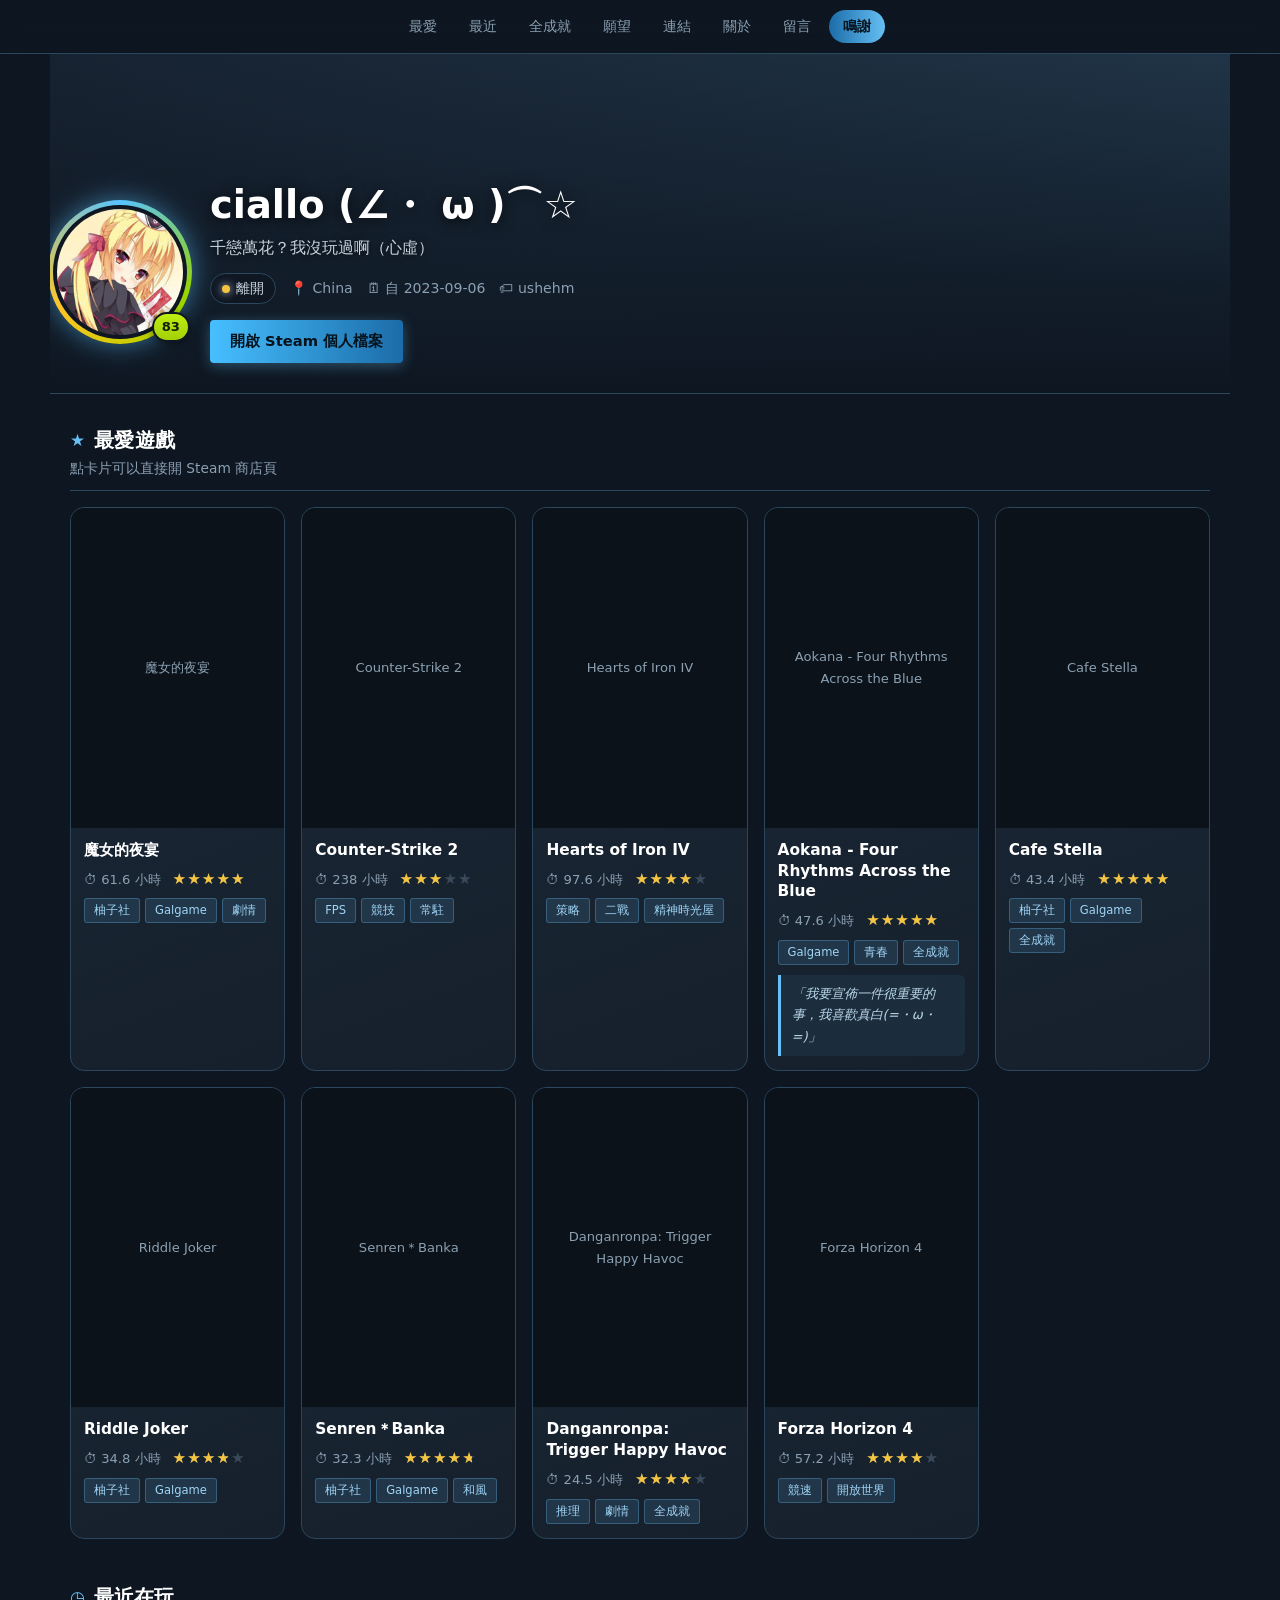
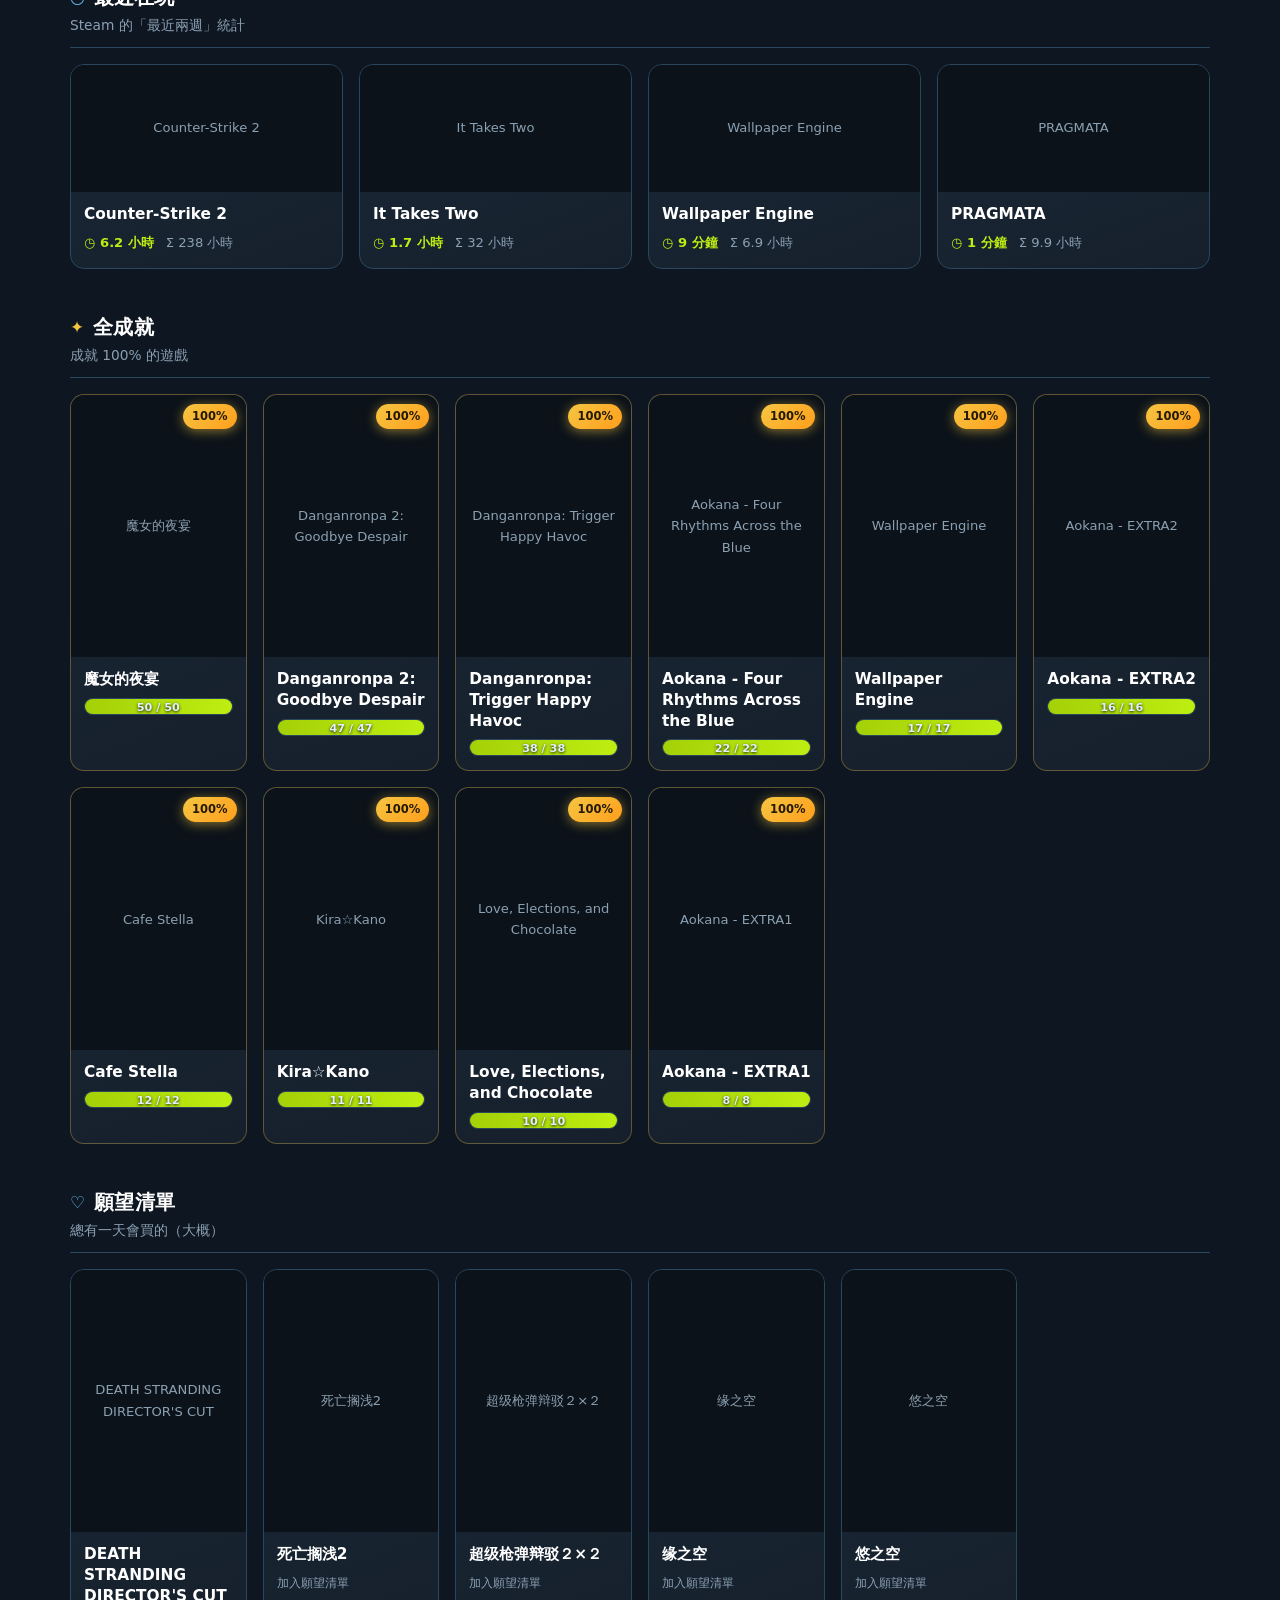
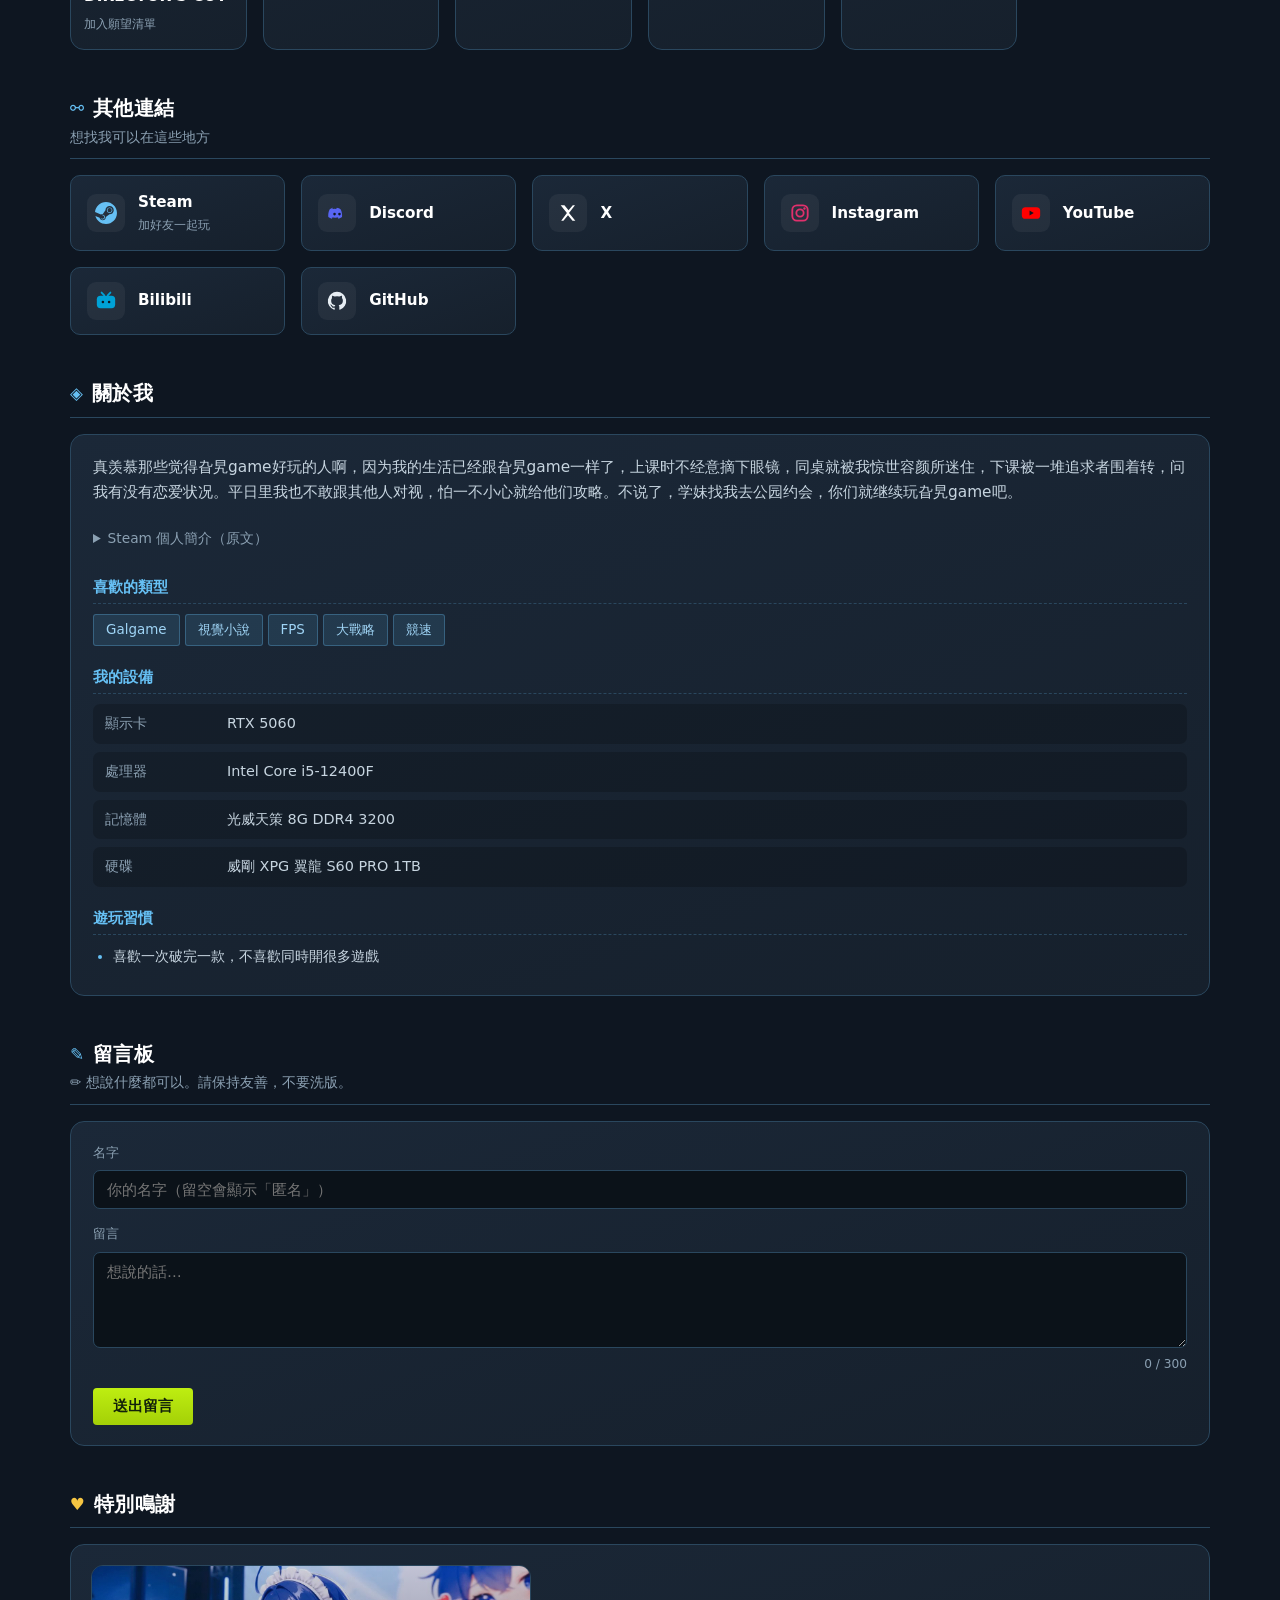
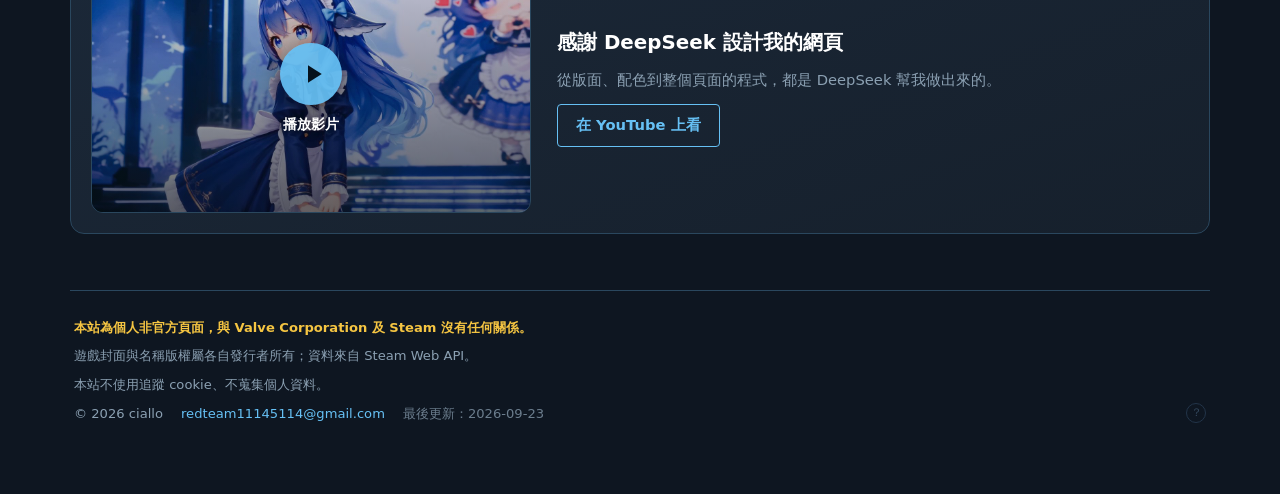
==== index.html @ 56514551 "新增特別鳴謝區塊與影片、更換分頁圖示 - 新增「特別鳴謝」區塊：預覽圖按鈕 + 影片彈窗，   影片來源可在 data.js 切換站內 mp4 或 YouTube 內嵌 - 更換分頁圖示為自訂圖：去白" ====
<!DOCTYPE html>
<!--
  index.html — 版面骨架
  ---------------------------------------------------------------------------
  這裡刻意「不放任何內容」：所有文字、連結、遊戲卡片都由 script.js 讀取
  data.js 後自動生成。要改內容請改 data.js，不要改這個檔案。

  為什麼用傳統 <script> 而不是 type="module"？
    因為這樣你直接雙擊 index.html（file:// 開啟）也能正常運作；
    ES module 在 file:// 下會被瀏覽器的 CORS 規則擋住。
-->
<html lang="zh-Hant">
<head>
  <meta charset="UTF-8">
  <meta name="viewport" content="width=device-width, initial-scale=1">
  <title>載入中…</title>
  <meta name="description" content="Steam 風格的個人遊戲主頁">
  <meta name="color-scheme" content="dark">
  <link rel="icon" href="images/favicon.ico" sizes="any">
  <link rel="icon" href="images/favicon.png" type="image/png" sizes="32x32">
  <link rel="icon" href="images/icon-192.png" type="image/png" sizes="192x192">
  <link rel="apple-touch-icon" href="images/apple-touch-icon.png">
  <link rel="stylesheet" href="style.css">
</head>
<body>

  <!-- 分區導覽列（由 script.js 依實際存在的區塊生成） -->
  <nav id="section-nav" class="section-nav" aria-label="區塊導覽"></nav>

  <div class="page">

    <!-- ① 頂部個人資料橫幅 -->
    <header id="banner" class="banner">
      <div class="banner__bg" id="banner-bg"></div>
      <div class="banner__overlay"></div>
      <div class="banner__content" id="banner-content"></div>
    </header>

    <main class="main">

      <!-- ② 遊戲展示櫃（核心） -->
      <section id="sec-favorites" class="section">
        <div class="section__head">
          <h2 class="section__title"><span class="section__icon" aria-hidden="true">★</span>最愛遊戲</h2>
          <p class="section__desc">點卡片可以直接開 Steam 商店頁</p>
        </div>
        <div class="grid grid--games" id="favorites-grid"></div>
      </section>

      <section id="sec-recent" class="section">
        <div class="section__head">
          <h2 class="section__title"><span class="section__icon" aria-hidden="true">◷</span>最近在玩</h2>
          <p class="section__desc">Steam 的「最近兩週」統計</p>
        </div>
        <div class="grid grid--recent" id="recent-grid"></div>
      </section>

      <section id="sec-perfect" class="section">
        <div class="section__head">
          <h2 class="section__title"><span class="section__icon section__icon--gold" aria-hidden="true">✦</span>全成就</h2>
          <p class="section__desc">成就 100% 的遊戲</p>
        </div>
        <div class="grid grid--perfect" id="perfect-grid"></div>
      </section>

      <section id="sec-wishlist" class="section">
        <div class="section__head">
          <h2 class="section__title"><span class="section__icon" aria-hidden="true">♡</span>願望清單</h2>
          <p class="section__desc">總有一天會買的（大概）</p>
        </div>
        <div class="grid grid--wishlist" id="wishlist-grid"></div>
      </section>

      <!-- ④ 其他連結 -->
      <section id="sec-links" class="section">
        <div class="section__head">
          <h2 class="section__title"><span class="section__icon" aria-hidden="true">⚯</span>其他連結</h2>
          <p class="section__desc">想找我可以在這些地方</p>
        </div>
        <div class="grid grid--links" id="links-grid"></div>
      </section>

      <!-- ⑤ 關於我／留言板 -->
      <section id="sec-about" class="section">
        <div class="section__head">
          <h2 class="section__title"><span class="section__icon" aria-hidden="true">◈</span>關於我</h2>
        </div>
        <div class="about" id="about-content"></div>
      </section>

      <section id="sec-guestbook" class="section">
        <div class="section__head">
          <h2 class="section__title"><span class="section__icon" aria-hidden="true">✎</span>留言板</h2>
          <p class="section__desc" id="guestbook-desc"></p>
        </div>
        <div id="guestbook-content"></div>
      </section>

      <!-- ⑦ 特別鳴謝（放在頁面最後） -->
      <section id="sec-thanks" class="section">
        <div class="section__head">
          <h2 class="section__title"><span class="section__icon section__icon--gold" aria-hidden="true">♥</span>特別鳴謝</h2>
        </div>
        <div id="thanks-content"></div>
      </section>

    </main>

    <!-- ⑥ 頁尾 -->
    <footer class="footer" id="footer"></footer>
  </div>

  <!-- 彩蛋彈窗（內容由 script.js 從 data.js 生成） -->
  <div class="modal" id="egg-modal" hidden>
    <div class="modal__backdrop" data-close-egg></div>
    <div class="modal__panel" role="dialog" aria-modal="true" aria-labelledby="egg-title">
      <button class="modal__close" type="button" data-close-egg aria-label="關閉">×</button>
      <div id="egg-content"></div>
    </div>
  </div>

  <!-- 影片彈窗（特別鳴謝的按鈕按下去會開這個，內容由 script.js 生成） -->
  <div class="modal modal--video" id="video-modal" hidden>
    <div class="modal__backdrop" data-close-video></div>
    <div class="modal__panel modal__panel--video" role="dialog" aria-modal="true" aria-labelledby="video-title">
      <button class="modal__close" type="button" data-close-video aria-label="關閉">×</button>
      <h2 class="video-modal__title" id="video-title"></h2>
      <div class="video-box" id="video-box"></div>
      <p class="video-modal__alt" id="video-alt"></p>
    </div>
  </div>

  <!--
    彩蛋提示：在頁面上任何位置「連續輸入」ciallo 試試看。
    觸發後會出現「廣告位招租」。
  -->
  <script src="data.js"></script>
  <script src="script.js"></script>
</body>
</html>
---- style.css ----
/* ============================================================================
 *  style.css — 樣式
 * ----------------------------------------------------------------------------
 *  配色取自 Steam 用戶端的深藍色調。所有顏色都集中在最上面的 :root，
 *  想換主題只要改那幾個變數。
 * ========================================================================== */

/* ── 顏色與尺寸變數 ────────────────────────────────────────────────────── */
:root {
  --bg:          #0e1621;   /* 頁面底色 */
  --bg-2:        #171d25;   /* 區塊底色 */
  --panel:       #1b2838;   /* 卡片底色 */
  --panel-2:     #22374d;   /* 卡片 hover */
  --border:      #2a475e;
  --text:        #c7d5e0;
  --text-dim:    #8ba0b2;
  --text-bright: #ffffff;
  --accent:      #66c0f4;   /* Steam 藍 */
  --accent-2:    #1b6ca8;
  --green:       #a4d007;   /* Steam 綠 */
  --green-2:     #beee11;
  --gold:        #f5c542;
  --danger:      #e05c5c;

  --radius:      10px;
  --radius-lg:   14px;
  --shadow:      0 6px 24px rgba(0, 0, 0, .45);
  --banner-h:    340px;

  --font: 'Motiva Sans', 'Segoe UI', 'Noto Sans TC', 'Microsoft JhengHei',
          system-ui, -apple-system, sans-serif;
}

/* ── 基本重設 ──────────────────────────────────────────────────────────── */
* { box-sizing: border-box; }

html { scroll-behavior: smooth; }

body {
  margin: 0;
  font-family: var(--font);
  color: var(--text);
  background: var(--bg);
  line-height: 1.65;
  -webkit-font-smoothing: antialiased;
}

body.is-locked { overflow: hidden; }

a { color: var(--accent); text-decoration: none; }
img { max-width: 100%; display: block; }

h1, h2, h3 { margin: 0; color: var(--text-bright); line-height: 1.25; }

.page { max-width: 1180px; margin: 0 auto; padding: 0 20px 60px; }

/* ── 分區導覽列 ────────────────────────────────────────────────────────── */
.section-nav {
  position: sticky; top: 0; z-index: 40;
  display: flex; gap: 4px; justify-content: center; flex-wrap: wrap;
  padding: 10px 16px;
  background: rgba(14, 22, 33, .82);
  backdrop-filter: blur(10px);
  border-bottom: 1px solid var(--border);
}
.section-nav__link {
  padding: 5px 14px; border-radius: 999px;
  font-size: .86rem; color: var(--text-dim);
  transition: background .18s, color .18s;
}
.section-nav__link:hover { background: var(--panel); color: var(--text-bright); }
.section-nav__link.is-active {
  background: linear-gradient(90deg, var(--accent-2), var(--accent));
  color: #06121c; font-weight: 700;
}

/* ══════════════════════════════════════════════════════════════════════════
 *  ① 頂部橫幅
 * ══════════════════════════════════════════════════════════════════════════ */
.banner {
  position: relative;
  min-height: var(--banner-h);
  margin: 0 -20px 34px;
  display: flex; align-items: flex-end;
  overflow: hidden;
  border-bottom: 1px solid var(--border);
}

/* 動態漸層：三個顏色緩慢流動 */
.banner__bg {
  position: absolute; inset: 0;
  background: linear-gradient(115deg,
              var(--g1, #1b2838) 0%,
              var(--g2, #2a475e) 42%,
              var(--g3, #1b6ca8) 100%);
  background-size: 260% 260%;
  animation: bannerFlow 22s ease-in-out infinite;
  transition: background-image .5s ease;
}
/* 有橫幅圖時，圖為底、漸層當作色調覆蓋 */
.banner__bg.has-image {
  background-size: cover;
  background-position: center;
  animation: none;
}
@keyframes bannerFlow {
  0%, 100% { background-position: 0% 50%; }
  50%      { background-position: 100% 50%; }
}

/* 讓文字在任何背景上都讀得清楚 */
.banner__overlay {
  position: absolute; inset: 0;
  background:
    linear-gradient(180deg, rgba(14,22,33,.30) 0%, rgba(14,22,33,.86) 72%, var(--bg) 100%),
    radial-gradient(120% 90% at 18% 100%, rgba(102,192,244,.22), transparent 60%);
}

.banner__content {
  position: relative; z-index: 2;
  display: flex; align-items: center; gap: 24px;
  padding: 0 4px 30px;
  width: 100%;
}

/* ── 頭像與頭像框 ──────────────────────────────────────────────────────── */
.avatar {
  position: relative; flex: 0 0 auto;
  width: 132px; height: 132px;
  border-radius: 50%;
}
.avatar__img {
  width: 100%; height: 100%;
  border-radius: 50%;
  object-fit: cover;
  border: 3px solid rgba(14, 22, 33, .9);
  background: var(--panel);
}
/* 會轉的漸層光環 */
.avatar--framed::before {
  content: '';
  position: absolute; inset: -6px;
  border-radius: 50%;
  background: conic-gradient(from 0deg,
              var(--accent), var(--green), var(--gold), var(--accent));
  animation: spin 9s linear infinite;
  z-index: -1;
  filter: blur(.5px) saturate(1.2);
  box-shadow: 0 0 26px rgba(102, 192, 244, .55);
}
.avatar--framed::after {
  content: '';
  position: absolute; inset: -1px;
  border-radius: 50%;
  background: var(--bg);
  z-index: -1;
}
@keyframes spin { to { transform: rotate(360deg); } }

.avatar__level {
  position: absolute; right: -4px; bottom: -4px;
  min-width: 34px; padding: 2px 8px;
  border-radius: 999px;
  background: linear-gradient(180deg, var(--green-2), var(--green));
  color: #12210a; font-size: .82rem; font-weight: 800;
  text-align: center;
  border: 2px solid var(--bg);
  box-shadow: 0 2px 10px rgba(0, 0, 0, .5);
}

/* ── 名字、狀態、按鈕 ──────────────────────────────────────────────────── */
.banner__info { min-width: 0; }
.banner__name {
  font-size: clamp(1.6rem, 4vw, 2.4rem);
  font-weight: 800;
  text-shadow: 0 2px 14px rgba(0, 0, 0, .75);
  word-break: break-word;
}
.banner__headline {
  margin: 6px 0 0; color: var(--text); font-size: .98rem;
  text-shadow: 0 1px 8px rgba(0, 0, 0, .8);
}
.banner__meta {
  display: flex; flex-wrap: wrap; gap: 8px 14px;
  align-items: center; margin: 12px 0 16px;
  font-size: .88rem; color: var(--text-dim);
}

.status {
  display: inline-flex; align-items: center; gap: 6px;
  padding: 3px 11px; border-radius: 999px;
  background: rgba(14, 22, 33, .72);
  border: 1px solid var(--border);
  color: var(--text);
}
.status__dot {
  width: 8px; height: 8px; border-radius: 50%;
  background: var(--text-dim);
  box-shadow: 0 0 8px currentColor;
}
.status--on    .status__dot { background: var(--accent); }
.status--busy  .status__dot { background: var(--danger); }
.status--away  .status__dot { background: var(--gold); }
.status--play  .status__dot { background: var(--green); }

.btn {
  display: inline-block;
  padding: 9px 20px; border-radius: 4px;
  font-size: .92rem; font-weight: 700;
  cursor: pointer; border: 0;
  transition: transform .15s, box-shadow .2s, filter .2s;
}
.btn--steam {
  background: linear-gradient(90deg, #47bfff 0%, #1b6ca8 100%);
  color: #06121c;
  box-shadow: 0 3px 14px rgba(102, 192, 244, .35);
}
.btn--steam:hover { filter: brightness(1.12); box-shadow: 0 5px 22px rgba(102, 192, 244, .6); transform: translateY(-1px); }
.btn--primary {
  background: linear-gradient(180deg, var(--green-2), var(--green));
  color: #12210a;
}
.btn--primary:hover { filter: brightness(1.1); }
.btn:disabled { opacity: .55; cursor: progress; }

/* ══════════════════════════════════════════════════════════════════════════
 *  ② 遊戲展示櫃
 * ══════════════════════════════════════════════════════════════════════════ */
.section { margin: 0 0 46px; scroll-margin-top: 78px; }

.section__head { margin-bottom: 16px; border-bottom: 1px solid var(--border); padding-bottom: 10px; }
.section__title {
  display: flex; align-items: center; gap: 9px;
  font-size: 1.28rem; font-weight: 700;
  text-transform: none; letter-spacing: .2px;
}
.section__icon { color: var(--accent); font-size: 1.05rem; }
.section__icon--gold { color: var(--gold); }
.section__desc { margin: 4px 0 0; font-size: .86rem; color: var(--text-dim); }

.grid { display: grid; gap: 16px; }
.grid--games    { grid-template-columns: repeat(auto-fill, minmax(210px, 1fr)); }
.grid--perfect  { grid-template-columns: repeat(auto-fill, minmax(160px, 1fr)); }
.grid--wishlist { grid-template-columns: repeat(auto-fill, minmax(160px, 1fr)); }
.grid--recent   { grid-template-columns: repeat(auto-fill, minmax(260px, 1fr)); }
.grid--links    { grid-template-columns: repeat(auto-fill, minmax(210px, 1fr)); }

/* ── 卡片 ──────────────────────────────────────────────────────────────── */
.card {
  position: relative;
  display: flex; flex-direction: column;
  background: linear-gradient(160deg, var(--panel) 0%, #16202c 100%);
  border: 1px solid var(--border);
  border-radius: var(--radius-lg);
  overflow: hidden;
  color: var(--text);
  transition: transform .18s ease, box-shadow .22s ease, border-color .22s ease;
}
.card:hover, .card:focus-visible {
  transform: translateY(-4px);
  border-color: var(--accent);
  box-shadow: 0 12px 30px rgba(0, 0, 0, .55), 0 0 0 1px rgba(102, 192, 244, .35),
              0 0 26px rgba(102, 192, 244, .22);
  outline: none;
}

/* ── 封面圖 ────────────────────────────────────────────────────────────── */
.cover {
  position: relative;
  background: #0b1219;
  overflow: hidden;
}
.cover--tall { aspect-ratio: 600 / 900; }
.cover--wide { aspect-ratio: 460 / 215; }
.cover__img { width: 100%; height: 100%; object-fit: cover; transition: transform .35s ease; }
.card:hover .cover__img { transform: scale(1.045); }
.cover--missing { display: grid; place-items: center; padding: 14px; }
.cover__fallback { font-size: .82rem; color: var(--text-dim); text-align: center; }

/* ── 卡片內容 ──────────────────────────────────────────────────────────── */
.card__body { padding: 12px 13px 14px; display: flex; flex-direction: column; gap: 8px; flex: 1; }
.card__title { font-size: .96rem; font-weight: 700; line-height: 1.35; }
.card__stats { display: flex; flex-wrap: wrap; gap: 6px 12px; align-items: center; font-size: .82rem; color: var(--text-dim); }
.stat { display: inline-flex; align-items: center; gap: 4px; }
.stat--hot { color: var(--green-2); font-weight: 700; }

/* ── 星等 ──────────────────────────────────────────────────────────────── */
.stars { position: relative; display: inline-block; font-size: .95rem; letter-spacing: 1px; line-height: 1; }
.stars__row { color: #3a4a5a; }
.stars__row--fill {
  position: absolute; top: 0; left: 0; overflow: hidden; white-space: nowrap;
  color: var(--gold);
}
.stars--empty { opacity: .45; }

/* ── 成就進度條 ────────────────────────────────────────────────────────── */
.progress {
  position: relative;
  height: 17px; border-radius: 999px;
  background: #0b1219;
  border: 1px solid var(--border);
  overflow: hidden;
}
.progress__bar {
  height: 100%;
  background: linear-gradient(90deg, var(--green) 0%, var(--green-2) 100%);
  box-shadow: 0 0 12px rgba(164, 208, 7, .45);
  transition: width .6s cubic-bezier(.2, .8, .3, 1);
}
.progress__label {
  position: absolute; inset: 0;
  display: grid; place-items: center;
  font-size: .7rem; font-weight: 700; color: #dff0ff;
  text-shadow: 0 1px 3px rgba(0, 0, 0, .9);
}

/* ── 標籤 ──────────────────────────────────────────────────────────────── */
.tags { display: flex; flex-wrap: wrap; gap: 5px; }
.tag {
  padding: 2px 9px; border-radius: 3px;
  font-size: .72rem;
  background: rgba(102, 192, 244, .13);
  border: 1px solid rgba(102, 192, 244, .3);
  color: #9fd4f5;
}
.tag--lg { font-size: .84rem; padding: 4px 12px; }

/* ── 「為什麼喜歡」 ────────────────────────────────────────────────────── */
.card__why {
  margin: 2px 0 0; padding: 8px 11px;
  border-left: 3px solid var(--accent);
  background: rgba(102, 192, 244, .07);
  border-radius: 0 6px 6px 0;
  font-size: .82rem; font-style: italic; color: #b9d6ea;
}

/* ── 全成就徽章 ────────────────────────────────────────────────────────── */
.perfect-badge {
  position: absolute; top: 9px; right: 9px; z-index: 3;
  padding: 3px 9px; border-radius: 999px;
  background: linear-gradient(135deg, var(--gold), #ff9f1c);
  color: #241a02; font-size: .72rem; font-weight: 900;
  box-shadow: 0 2px 12px rgba(245, 197, 66, .55);
}
.card--perfect { border-color: rgba(245, 197, 66, .32); }
.card--perfect:hover { border-color: var(--gold); box-shadow: 0 12px 30px rgba(0,0,0,.55), 0 0 24px rgba(245,197,66,.3); }

.wishlist-hint { font-size: .78rem; color: var(--text-dim); }

/* ══════════════════════════════════════════════════════════════════════════
 *  ④ 其他連結（hover 發光）
 * ══════════════════════════════════════════════════════════════════════════ */
.link-card {
  display: flex; align-items: center; gap: 13px;
  padding: 14px 16px;
  background: linear-gradient(160deg, var(--panel) 0%, #16202c 100%);
  border: 1px solid var(--border);
  border-radius: var(--radius);
  color: var(--text);
  transition: transform .18s, box-shadow .22s, border-color .22s, background .22s;
}
.link-card:hover, .link-card:focus-visible {
  transform: translateY(-3px);
  border-color: var(--brand, var(--accent));
  background: linear-gradient(160deg, var(--panel-2) 0%, #1a2a3a 100%);
  box-shadow: 0 0 24px -2px var(--brand, var(--accent)), 0 10px 26px rgba(0, 0, 0, .5);
  outline: none;
}
.link-card__icon {
  flex: 0 0 auto;
  width: 38px; height: 38px;
  display: grid; place-items: center;
  border-radius: 9px;
  background: rgba(255, 255, 255, .05);
  color: var(--brand, var(--accent));
  transition: box-shadow .22s, transform .22s;
}
.link-card__icon svg { width: 22px; height: 22px; }
.link-card:hover .link-card__icon {
  transform: scale(1.08);
  box-shadow: 0 0 18px -2px var(--brand, var(--accent));
}
.link-card__body { display: flex; flex-direction: column; min-width: 0; }
.link-card__label { font-weight: 700; color: var(--text-bright); font-size: .95rem; }
.link-card__note { font-size: .78rem; color: var(--text-dim); overflow: hidden; text-overflow: ellipsis; white-space: nowrap; }

/* ══════════════════════════════════════════════════════════════════════════
 *  ⑤ 關於我
 * ══════════════════════════════════════════════════════════════════════════ */
.about {
  padding: 20px 22px;
  background: linear-gradient(160deg, var(--panel) 0%, #16202c 100%);
  border: 1px solid var(--border);
  border-radius: var(--radius-lg);
}
.about__intro { margin: 0 0 16px; font-size: .96rem; }
.about__block { margin-top: 22px; }
.about__subtitle {
  font-size: .95rem; color: var(--accent);
  margin-bottom: 10px; font-weight: 700;
  padding-bottom: 6px; border-bottom: 1px dashed var(--border);
}
.about__steam { margin: 14px 0; }
.about__steam summary {
  cursor: pointer; font-size: .86rem; color: var(--text-dim);
  padding: 6px 0; user-select: none;
}
.about__steam summary:hover { color: var(--accent); }
.about__quote {
  margin: 8px 0 0; padding: 12px 14px;
  background: rgba(0, 0, 0, .25);
  border-left: 3px solid var(--accent-2);
  border-radius: 0 6px 6px 0;
  font-size: .88rem; color: #a9c2d4;
}

.specs { margin: 0; display: grid; gap: 8px; }
.specs__row {
  display: grid; grid-template-columns: 110px 1fr; gap: 12px;
  padding: 8px 12px; background: rgba(0, 0, 0, .2); border-radius: 7px;
}
.specs__row dt { color: var(--text-dim); font-size: .86rem; }
.specs__row dd { margin: 0; font-size: .9rem; }

.habits { margin: 0; padding-left: 20px; }
.habits li { margin-bottom: 6px; font-size: .9rem; }
.habits li::marker { color: var(--accent); }

/* ══════════════════════════════════════════════════════════════════════════
 *  留言板
 * ══════════════════════════════════════════════════════════════════════════ */
.guestbook {
  padding: 20px 22px;
  background: linear-gradient(160deg, var(--panel) 0%, #16202c 100%);
  border: 1px solid var(--border);
  border-radius: var(--radius-lg);
  display: grid; gap: 14px;
}
.field { display: grid; gap: 6px; }
.field__label { font-size: .84rem; color: var(--text-dim); }
.field__input {
  width: 100%; padding: 10px 13px;
  background: #0b1219;
  border: 1px solid var(--border);
  border-radius: 7px;
  color: var(--text); font-family: inherit; font-size: .92rem;
  transition: border-color .2s, box-shadow .2s;
}
.field__input:focus {
  outline: none; border-color: var(--accent);
  box-shadow: 0 0 0 3px rgba(102, 192, 244, .18);
}
.field__input--area { resize: vertical; min-height: 96px; }
.field__counter { justify-self: end; font-size: .76rem; color: var(--text-dim); }
.guestbook__actions { display: flex; align-items: center; gap: 14px; flex-wrap: wrap; }
.guestbook__notice { margin: 0; font-size: .86rem; }
.guestbook__notice.is-ok { color: var(--green-2); }
.guestbook__notice.is-err { color: var(--danger); }
.guestbook__warn { margin: 0; font-size: .82rem; color: var(--gold); }
.guestbook__frame {
  width: 100%; min-height: 720px;
  border: 1px solid var(--border); border-radius: var(--radius-lg);
  background: #fff;
}

/* ══════════════════════════════════════════════════════════════════════════
 *  ⑥ 頁尾
 * ══════════════════════════════════════════════════════════════════════════ */
.footer {
  margin-top: 56px; padding: 26px 4px 10px;
  border-top: 1px solid var(--border);
  color: var(--text-dim); font-size: .82rem;
  display: grid; gap: 7px;
}
.footer p { margin: 0; }
.footer__disclaimer { color: var(--gold); font-weight: 700; }
.footer__row { display: flex; flex-wrap: wrap; gap: 8px 18px; align-items: center; margin-top: 8px; }
.footer__link { color: var(--accent); }
.footer__updated { opacity: .75; }

/* 彩蛋提示：平常幾乎看不見，滑過去才提示 */
.footer__egg-hint {
  margin-left: auto;
  width: 20px; height: 20px; display: grid; place-items: center;
  border-radius: 50%; cursor: help;
  color: #33475c; border: 1px solid #223449;
  font-size: .7rem; user-select: none;
  transition: color .25s, border-color .25s, box-shadow .25s;
}
.footer__egg-hint:hover {
  color: var(--accent); border-color: var(--accent);
  box-shadow: 0 0 12px rgba(102, 192, 244, .5);
}

/* ══════════════════════════════════════════════════════════════════════════
 *  彩蛋彈窗
 * ══════════════════════════════════════════════════════════════════════════ */
.modal { position: fixed; inset: 0; z-index: 100; display: grid; place-items: center; }
.modal[hidden] { display: none; }
.modal__backdrop {
  position: absolute; inset: 0;
  background: rgba(6, 11, 17, .82);
  backdrop-filter: blur(6px);
  animation: fadeIn .3s ease;
}
.modal__panel {
  position: relative; z-index: 2;
  width: min(520px, calc(100vw - 40px));
  padding: 30px 30px 26px;
  background: linear-gradient(160deg, #1e2f42 0%, #141d28 100%);
  border: 1px solid var(--accent);
  border-radius: 18px;
  box-shadow: 0 26px 70px rgba(0, 0, 0, .7), 0 0 44px -6px rgba(102, 192, 244, .55);
  animation: popIn .38s cubic-bezier(.2, 1.2, .35, 1);
  text-align: center;
}
.modal__close {
  position: absolute; top: 10px; right: 14px;
  background: none; border: 0; cursor: pointer;
  color: var(--text-dim); font-size: 1.7rem; line-height: 1;
}
.modal__close:hover { color: var(--text-bright); }

@keyframes fadeIn { from { opacity: 0; } to { opacity: 1; } }
@keyframes popIn {
  from { opacity: 0; transform: translateY(18px) scale(.94); }
  to   { opacity: 1; transform: none; }
}

.egg__title { font-size: 1.34rem; margin-bottom: 10px; }
.egg__line { margin: 4px 0; color: var(--text-dim); font-size: .92rem; }

.egg__ad {
  position: relative;
  margin-top: 20px; padding: 26px 20px 22px;
  border: 2px dashed var(--gold);
  border-radius: 12px;
  background: repeating-linear-gradient(45deg,
              rgba(245, 197, 66, .07) 0 12px,
              rgba(245, 197, 66, .13) 12px 24px);
  display: grid; gap: 6px;
}
.egg__ad-label {
  position: absolute; top: -11px; left: 16px;
  padding: 1px 9px; border-radius: 4px;
  background: var(--gold); color: #241a02;
  font-size: .68rem; font-weight: 900; letter-spacing: 1px;
}
.egg__ad-text {
  font-size: 1.9rem; font-weight: 900; color: var(--gold);
  letter-spacing: 3px;
  text-shadow: 0 0 22px rgba(245, 197, 66, .5);
}
.egg__ad-sub { font-size: .84rem; color: var(--text-dim); }
.egg__ad-contact { font-size: .8rem; color: var(--accent); }

/* 彩帶粒子 */
.confetti { position: fixed; inset: 0; pointer-events: none; z-index: 99; overflow: hidden; }
.confetti__bit {
  position: absolute; top: -14px;
  width: 8px; height: 14px; border-radius: 2px;
  animation: fall 3s linear forwards;
}
@keyframes fall {
  to { transform: translateY(105vh) rotate(var(--spin, 360deg)); opacity: .1; }
}

/* ══════════════════════════════════════════════════════════════════════════
 *  ⑦ 特別鳴謝
 * ══════════════════════════════════════════════════════════════════════════ */
.thanks {
  display: grid;
  grid-template-columns: minmax(260px, 440px) 1fr;
  gap: 26px;
  align-items: center;
  padding: 20px;
  background: linear-gradient(160deg, var(--panel) 0%, #16202c 100%);
  border: 1px solid var(--border);
  border-radius: var(--radius-lg);
}

/* 有預覽圖的播放按鈕 */
.thanks__button {
  position: relative;
  display: block;
  width: 100%;
  padding: 0;
  border: 1px solid var(--border);
  border-radius: 12px;
  overflow: hidden;
  background: #0b1219;
  cursor: pointer;
  aspect-ratio: 16 / 9;
  transition: transform .2s, box-shadow .25s, border-color .25s;
}
.thanks__button:hover, .thanks__button:focus-visible {
  transform: translateY(-3px);
  border-color: var(--accent);
  box-shadow: 0 14px 34px rgba(0, 0, 0, .55), 0 0 26px rgba(102, 192, 244, .35);
  outline: none;
}
/* 預覽圖載入失敗時，退化成一個單純的按鈕外觀 */
.thanks__button.is-nopreview { aspect-ratio: auto; padding: 44px 20px; }
.thanks__preview {
  width: 100%; height: 100%;
  object-fit: cover; display: block;
  transition: transform .35s ease, filter .25s ease;
}
.thanks__button:hover .thanks__preview { transform: scale(1.04); filter: brightness(1.08); }

.thanks__play {
  position: absolute; inset: 0;
  display: grid; place-content: center; justify-items: center; gap: 10px;
  background: linear-gradient(180deg, rgba(6, 11, 17, .12), rgba(6, 11, 17, .62));
  transition: background .25s;
}
.thanks__button:hover .thanks__play { background: linear-gradient(180deg, rgba(6, 11, 17, .04), rgba(6, 11, 17, .5)); }
.thanks__play-icon {
  width: 62px; height: 62px; border-radius: 50%;
  display: grid; place-items: center;
  background: rgba(102, 192, 244, .93);
  color: #06121c;
  box-shadow: 0 6px 26px rgba(0, 0, 0, .55);
  transition: transform .22s, box-shadow .22s;
}
.thanks__play-icon svg { width: 30px; height: 30px; margin-left: 3px; }
.thanks__button:hover .thanks__play-icon { transform: scale(1.12); box-shadow: 0 0 30px rgba(102, 192, 244, .75); }
.thanks__play-label {
  font-size: .88rem; font-weight: 700; color: #fff;
  text-shadow: 0 2px 8px rgba(0, 0, 0, .9);
}

.thanks__body { display: grid; gap: 12px; align-content: center; }
.thanks__heading { font-size: 1.24rem; }
.thanks__desc { margin: 0; color: var(--text-dim); font-size: .92rem; }
.thanks__alts { display: flex; gap: 10px; flex-wrap: wrap; }

.btn--ghost {
  background: transparent;
  color: var(--accent);
  border: 1px solid var(--accent);
  padding: 8px 18px;
}
.btn--ghost:hover { background: rgba(102, 192, 244, .12); box-shadow: 0 0 18px -3px var(--accent); }

/* ── 影片彈窗 ──────────────────────────────────────────────────────────── */
.modal__panel--video {
  width: min(1000px, calc(100vw - 40px));
  padding: 22px;
  text-align: left;
}
.video-modal__title { font-size: 1.06rem; margin-bottom: 14px; }
.video-box {
  position: relative;
  width: 100%; aspect-ratio: 16 / 9;
  background: #000;
  border-radius: 10px;
  overflow: hidden;
}
.video-box__player { width: 100%; height: 100%; display: block; }
.video-box__frame { width: 100%; height: 100%; border: 0; display: block; }
.video-box__error { margin: 0; padding: 40px 20px; color: var(--gold); text-align: center; }
.video-modal__alt { margin: 12px 0 0; font-size: .84rem; color: var(--text-dim); }

/* ══════════════════════════════════════════════════════════════════════════
 *  RWD 與無障礙
 * ══════════════════════════════════════════════════════════════════════════ */
@media (max-width: 640px) {
  .banner { min-height: 300px; }
  .banner__content { flex-direction: column; align-items: flex-start; gap: 16px; }
  .avatar { width: 96px; height: 96px; }
  .grid--games { grid-template-columns: repeat(auto-fill, minmax(150px, 1fr)); }
  .grid--recent { grid-template-columns: 1fr; }
  .specs__row { grid-template-columns: 1fr; gap: 2px; }
  .section-nav { justify-content: flex-start; overflow-x: auto; }
  .thanks { grid-template-columns: 1fr; gap: 18px; }
  .modal__panel--video { padding: 16px; }
}

/* 尊重系統的「減少動態效果」設定 */
@media (prefers-reduced-motion: reduce) {
  *, *::before, *::after {
    animation-duration: .001ms !important;
    animation-iteration-count: 1 !important;
    transition-duration: .001ms !important;
    scroll-behavior: auto !important;
  }
}

/* 鍵盤操作時的明顯焦點 */
:focus-visible { outline: 2px solid var(--accent); outline-offset: 2px; }
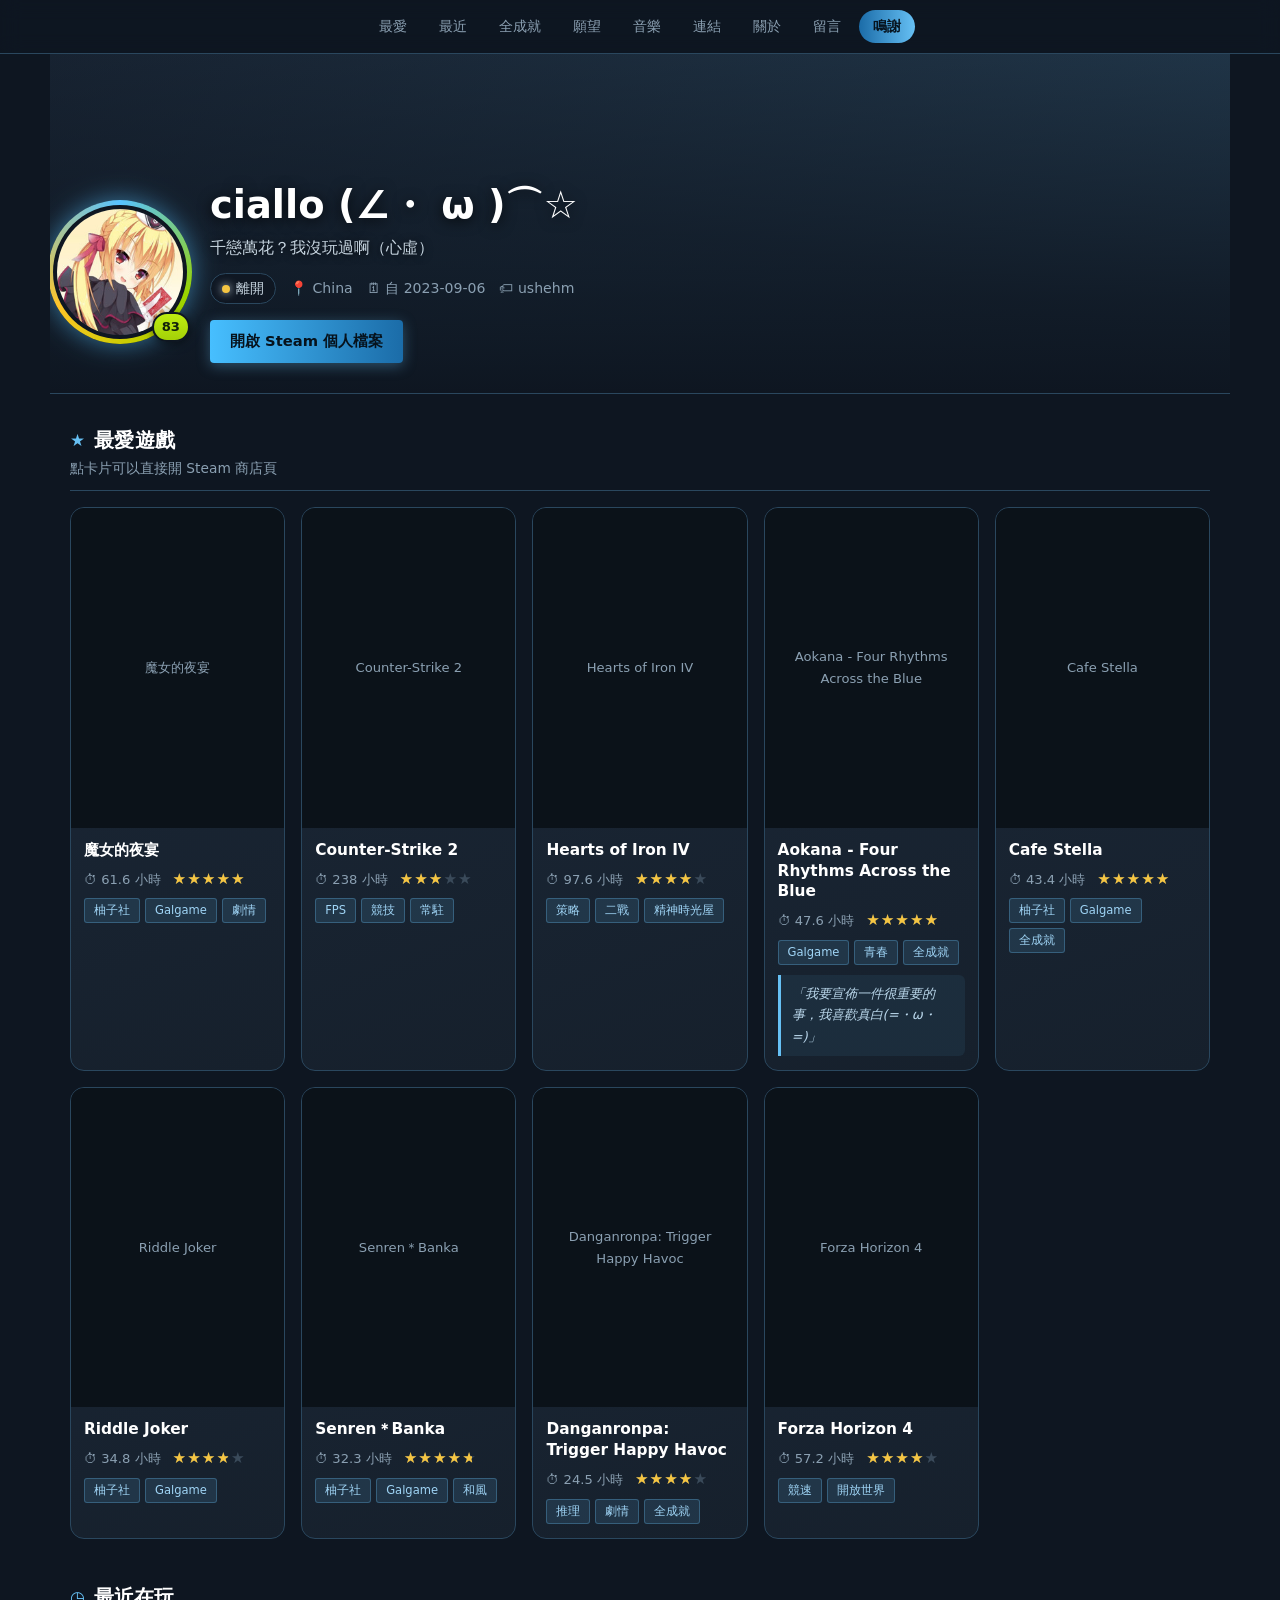
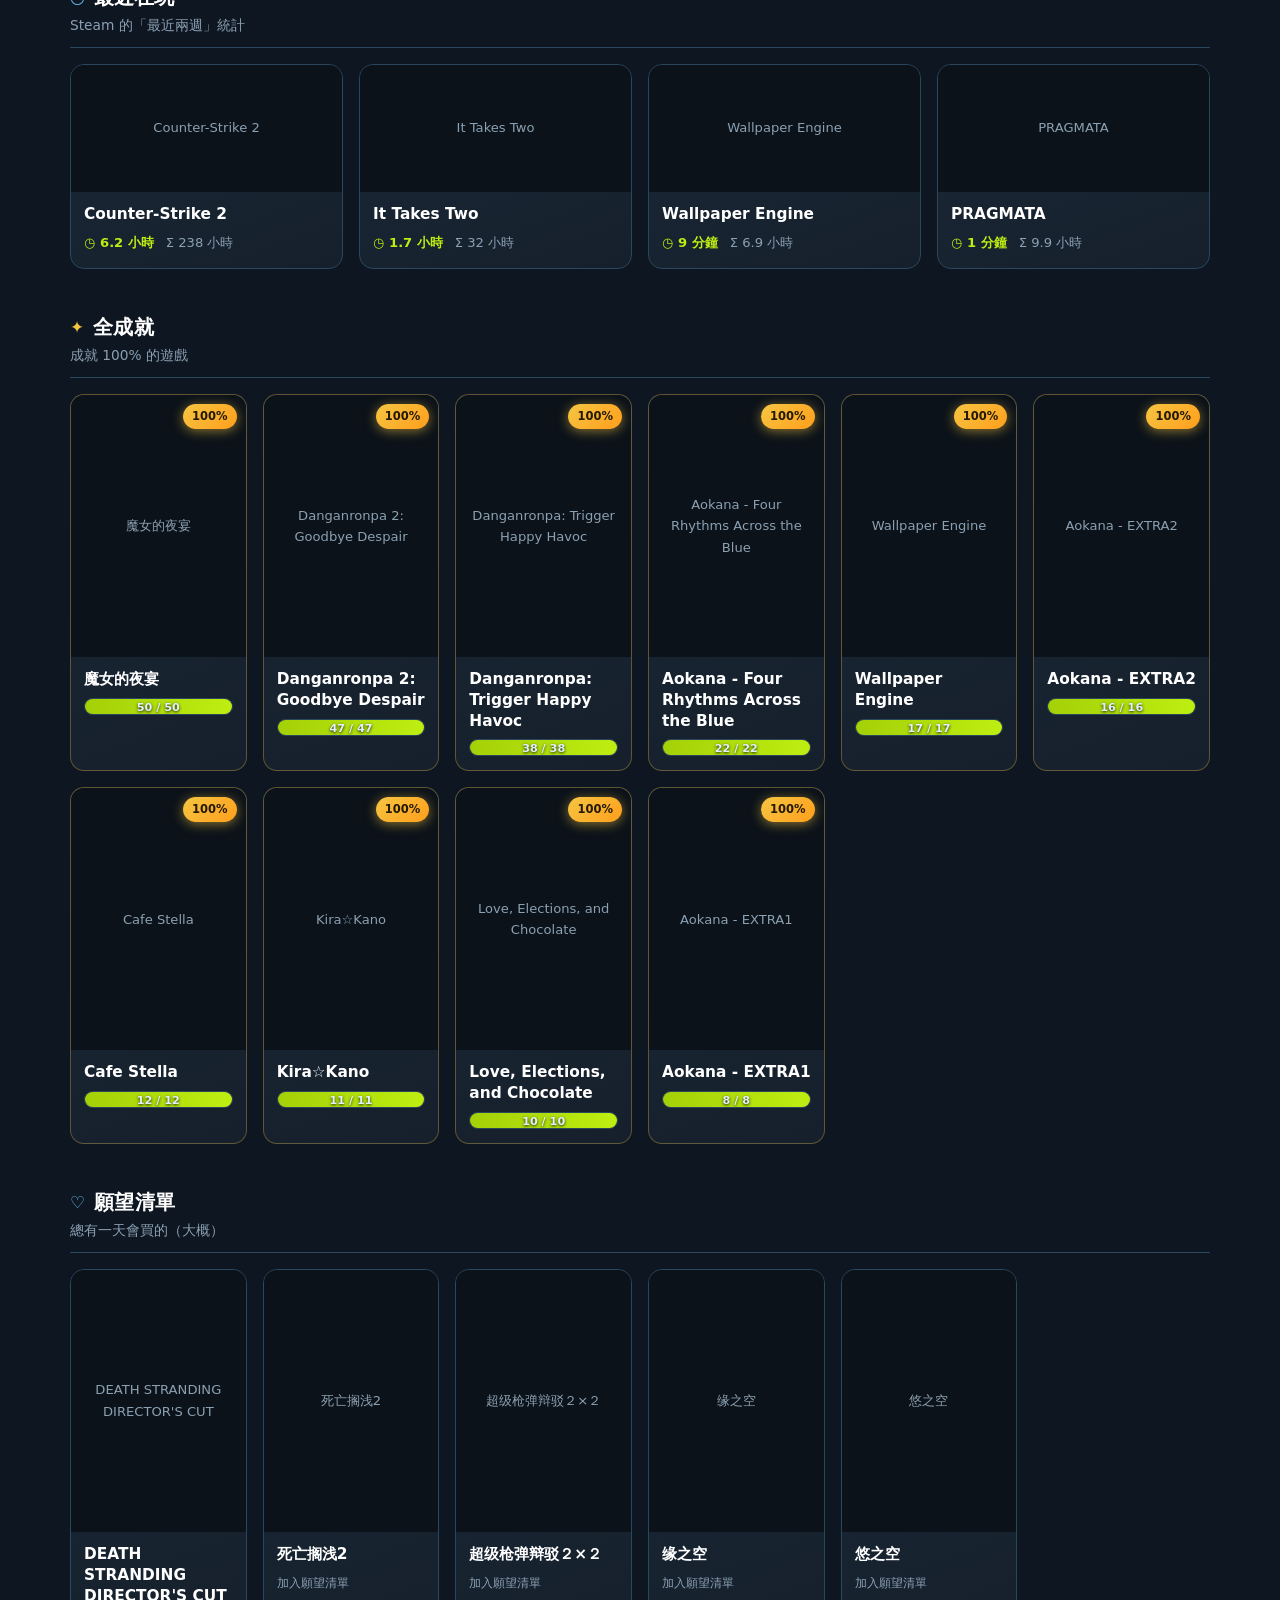
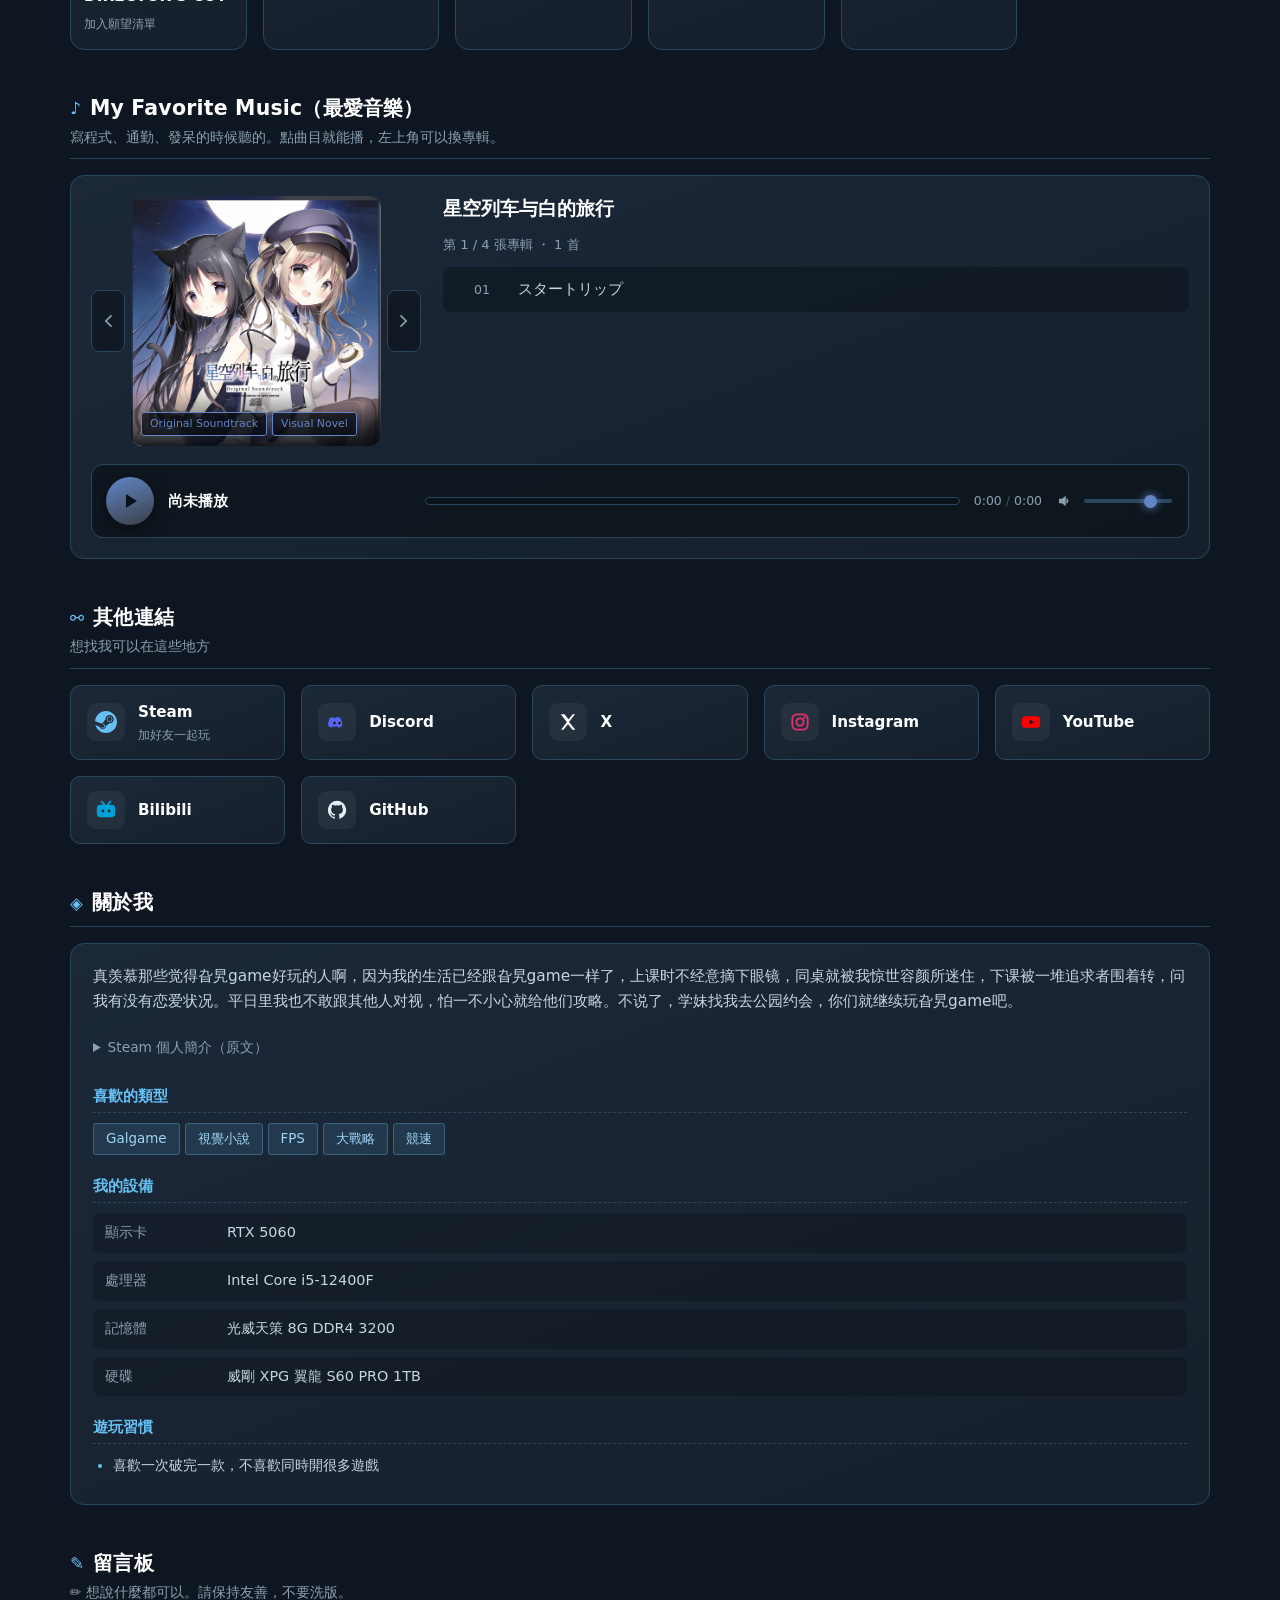
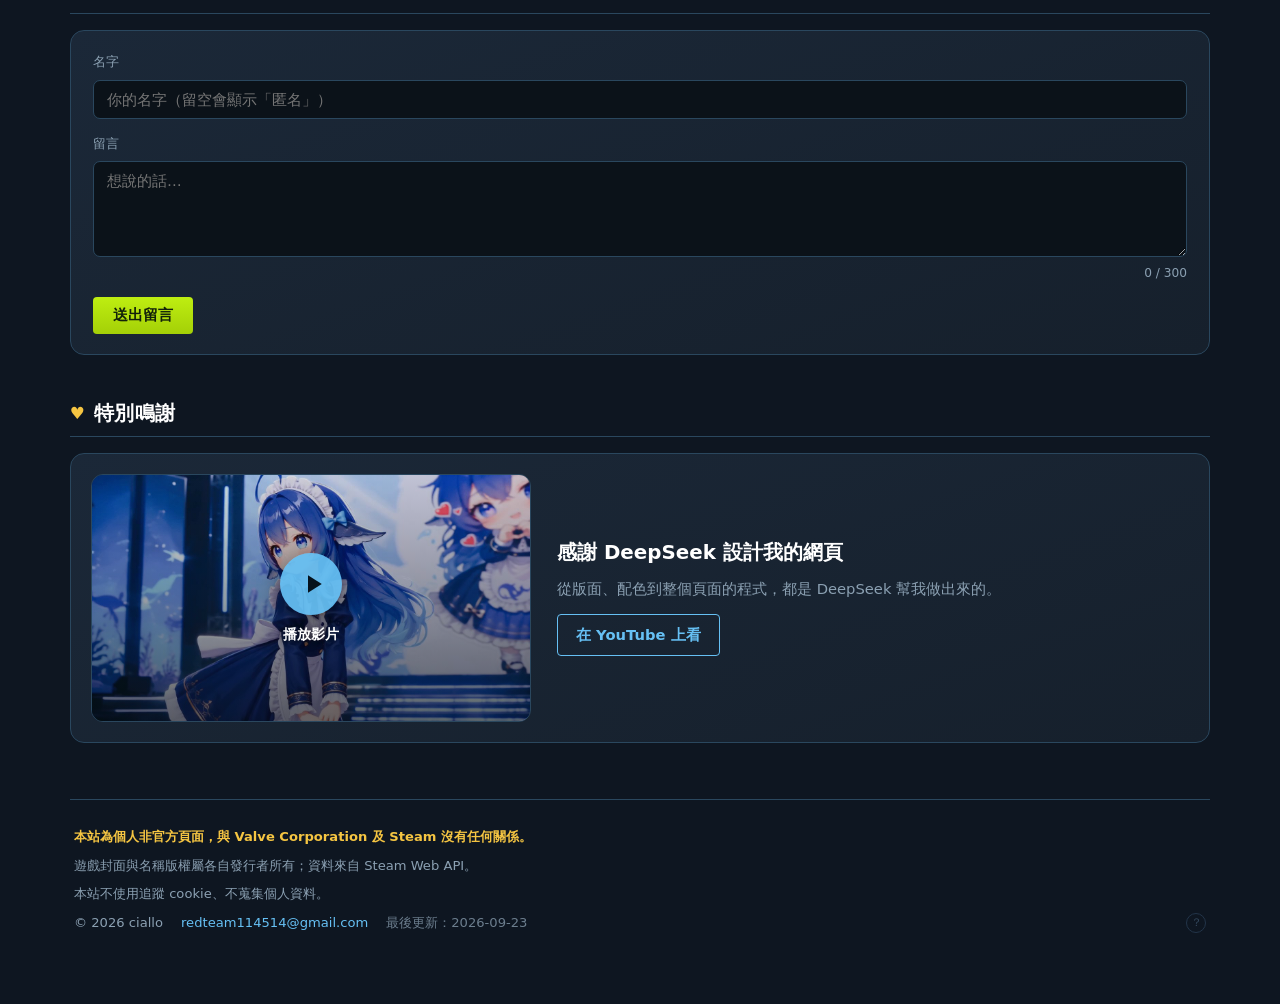
==== commit 2d44083b: "更新網站 (2026-09-25 13:57)" ====
--- a/index.html
+++ b/index.html
@@ -71,7 +71,16 @@
         <div class="grid grid--wishlist" id="wishlist-grid"></div>
       </section>
 
-      <!-- ④ 其他連結 -->
+      <!-- ④ My Favorite Music（最愛音樂） -->
+      <section id="sec-music" class="section">
+        <div class="section__head">
+          <h2 class="section__title"><span class="section__icon" aria-hidden="true">♪</span><span id="music-title"></span></h2>
+          <p class="section__desc" id="music-desc"></p>
+        </div>
+        <div id="music-content"></div>
+      </section>
+
+      <!-- ⑤ 其他連結 -->
       <section id="sec-links" class="section">
         <div class="section__head">
           <h2 class="section__title"><span class="section__icon" aria-hidden="true">⚯</span>其他連結</h2>
@@ -80,7 +89,7 @@
         <div class="grid grid--links" id="links-grid"></div>
       </section>
 
-      <!-- ⑤ 關於我／留言板 -->
+      <!-- ⑥ 關於我／留言板 -->
       <section id="sec-about" class="section">
         <div class="section__head">
           <h2 class="section__title"><span class="section__icon" aria-hidden="true">◈</span>關於我</h2>
--- a/style.css
+++ b/style.css
@@ -663,8 +663,294 @@
 .video-modal__alt { margin: 12px 0 0; font-size: .84rem; color: var(--text-dim); }
 
 /* ══════════════════════════════════════════════════════════════════════════
+ *  ④ My Favorite Music（音樂區）
+ * --------------------------------------------------------------------------
+ *  --album-accent 由 script.js 依目前專輯寫入（顏色取自各張封面），
+ *  所以發光、漸層、進度條、標籤邊框都會跟著換專輯一起變色。
+ * ══════════════════════════════════════════════════════════════════════════ */
+.music {
+  --album-accent: #66c0f4;
+  position: relative;
+  overflow: hidden;
+  padding: 20px;
+  display: grid;
+  gap: 18px;
+  background: linear-gradient(160deg, var(--panel) 0%, #16202c 100%);
+  border: 1px solid var(--border);
+  border-radius: var(--radius-lg);
+}
+/* 專輯主題色的柔光，換專輯時平滑過渡 */
+.music::before {
+  content: '';
+  position: absolute;
+  left: -10%; right: -10%; top: -55%; height: 70%;
+  background: radial-gradient(55% 100% at 50% 0%, var(--album-accent), transparent 72%);
+  opacity: .17;
+  pointer-events: none;
+  transition: background .55s ease;
+}
+
+/* ── 上半：封面 + 左右切換 + 曲目 ─────────────────────────────────────── */
+.music__stage {
+  position: relative;
+  display: grid;
+  /* 330 = 封面 250 + 兩顆箭頭 34×2 + 間隙，這樣封面才不會被擠小 */
+  grid-template-columns: 330px 1fr;
+  gap: 22px;
+  align-items: start;
+  transition: opacity .16s ease, transform .16s ease;
+}
+/* 換專輯的過場：先往按的方向滑出，再從下方淡入 */
+.music.is-out-left  .music__stage { opacity: 0; transform: translateX(-28px); }
+.music.is-out-right .music__stage { opacity: 0; transform: translateX(28px); }
+.music.is-in        .music__stage { animation: albumIn .42s cubic-bezier(.2, .9, .3, 1); }
+@keyframes albumIn {
+  from { opacity: 0; transform: translateY(12px) scale(.985); }
+  to   { opacity: 1; transform: none; }
+}
+
+.music__left {
+  display: grid;
+  grid-template-columns: 34px 1fr 34px;
+  align-items: center;
+  gap: 6px;
+}
+
+/* 左右箭頭 */
+.music__nav {
+  width: 34px; height: 62px;
+  display: grid; place-items: center;
+  background: rgba(11, 18, 25, .6);
+  border: 1px solid var(--border);
+  border-radius: 8px;
+  color: var(--text-dim);
+  cursor: pointer;
+  transition: color .2s, background .2s, border-color .2s, box-shadow .25s, transform .2s;
+}
+.music__nav svg { width: 20px; height: 20px; }
+.music__nav:hover, .music__nav:focus-visible {
+  color: #06121c;
+  background: var(--album-accent);
+  border-color: var(--album-accent);
+  box-shadow: 0 0 22px -2px var(--album-accent);
+  outline: none;
+}
+.music__nav:active { transform: scale(.93); }
+
+.music__cover-wrap { position: relative; border-radius: 12px; overflow: hidden; }
+.music__cover {
+  width: 100%;
+  aspect-ratio: 1 / 1;
+  object-fit: cover;
+  display: block;
+  background: #0b1219;
+  transition: transform .55s ease;
+}
+.music__cover-wrap:hover .music__cover { transform: scale(1.05); }
+
+/* 標籤疊在封面底部 */
+.music__tags {
+  position: absolute; left: 0; right: 0; bottom: 0;
+  display: flex; flex-wrap: wrap; gap: 5px;
+  padding: 24px 10px 10px;
+  background: linear-gradient(180deg, transparent, rgba(6, 11, 17, .93));
+}
+.music__tag {
+  padding: 2px 8px;
+  font-size: .68rem;
+  border-radius: 3px;
+  background: rgba(6, 11, 17, .72);
+  border: 1px solid var(--album-accent);
+  color: var(--album-accent);
+  transition: border-color .55s, color .55s;
+}
+
+.music__right { min-width: 0; display: grid; gap: 12px; align-content: start; }
+.music__album { font-size: 1.18rem; line-height: 1.35; }
+.music__meta { margin: 0; font-size: .82rem; color: var(--text-dim); }
+
+/* ── 曲目列表 ─────────────────────────────────────────────────────────── */
+.music__tracks { list-style: none; margin: 0; padding: 0; display: grid; gap: 4px; }
+.track__btn {
+  width: 100%;
+  display: grid;
+  grid-template-columns: 52px 1fr auto;
+  align-items: center;
+  gap: 10px;
+  padding: 9px 12px;
+  background: rgba(11, 18, 25, .5);
+  border: 1px solid transparent;
+  border-radius: 8px;
+  color: var(--text);
+  font: inherit;
+  text-align: left;
+  cursor: pointer;
+  transition: background .18s, border-color .18s, transform .18s, box-shadow .25s;
+}
+.track__btn:hover, .track__btn:focus-visible {
+  background: rgba(11, 18, 25, .92);
+  border-color: var(--album-accent);
+  transform: translateX(4px);
+  box-shadow: 0 0 18px -4px var(--album-accent);
+  outline: none;
+}
+.track__lead { display: grid; place-items: center; width: 52px; height: 20px; }
+.track__num { font-size: .78rem; color: var(--text-dim); font-variant-numeric: tabular-nums; }
+.track__title { font-size: .92rem; overflow: hidden; text-overflow: ellipsis; white-space: nowrap; }
+.track__hint { font-size: .74rem; color: var(--text-dim); opacity: 0; transition: opacity .2s; }
+.track__btn:hover .track__hint { opacity: 1; }
+
+/* 正在播的那一首 */
+.track.is-current .track__btn { background: rgba(11, 18, 25, .95); border-color: var(--album-accent); }
+.track.is-current .track__title { color: #fff; font-weight: 700; }
+.track.is-current .track__hint { opacity: 1; color: var(--album-accent); }
+
+/* 等化器波形：平常是隱藏的，播放中才取代編號並跳動 */
+.track__eq { display: none; align-items: flex-end; gap: 2px; height: 16px; }
+.track__eq i {
+  width: 3px; border-radius: 2px;
+  background: var(--album-accent);
+  animation: eqBounce .9s ease-in-out infinite;
+}
+.track__eq i:nth-child(1) { height: 40%; animation-delay: 0s; }
+.track__eq i:nth-child(2) { height: 92%; animation-delay: .18s; }
+.track__eq i:nth-child(3) { height: 58%; animation-delay: .36s; }
+.track__eq i:nth-child(4) { height: 82%; animation-delay: .54s; }
+@keyframes eqBounce {
+  0%, 100% { transform: scaleY(.32); }
+  50%      { transform: scaleY(1); }
+}
+.track.is-playing .track__num { display: none; }
+.track.is-playing .track__eq { display: flex; }
+
+/* ── 播放器控制列 ─────────────────────────────────────────────────────── */
+.music__player {
+  position: relative;
+  display: grid;
+  grid-template-columns: 48px minmax(110px, 1fr) minmax(120px, 2.2fr) auto auto;
+  grid-template-areas: 'play now bar time vol';
+  align-items: center;
+  gap: 14px;
+  padding: 12px 14px;
+  background: rgba(11, 18, 25, .74);
+  border: 1px solid var(--border);
+  border-radius: 12px;
+}
+.music__play { grid-area: play; }
+.music__now { grid-area: now; }
+.music__bar { grid-area: bar; }
+.music__time { grid-area: time; }
+.music__vol { grid-area: vol; }
+
+.music__play {
+  width: 48px; height: 48px;
+  border-radius: 50%;
+  display: grid; place-items: center;
+  background: linear-gradient(160deg, var(--album-accent), rgba(255, 255, 255, .18));
+  color: #06121c;
+  border: 0; cursor: pointer;
+  box-shadow: 0 4px 18px rgba(0, 0, 0, .45);
+  transition: transform .18s, box-shadow .25s, background .55s;
+}
+.music__play svg { width: 24px; height: 24px; }
+.music__play:hover { transform: scale(1.08); box-shadow: 0 0 26px -2px var(--album-accent); }
+.music__play.is-playing { animation: pulseGlow 2.1s ease-in-out infinite; }
+@keyframes pulseGlow {
+  0%, 100% { box-shadow: 0 4px 18px rgba(0, 0, 0, .45), 0 0 0 0 var(--album-accent); }
+  50%      { box-shadow: 0 4px 18px rgba(0, 0, 0, .45), 0 0 22px 4px var(--album-accent); }
+}
+
+.music__now { display: grid; min-width: 0; }
+.music__now-title {
+  font-size: .92rem; font-weight: 700; color: #fff;
+  overflow: hidden; text-overflow: ellipsis; white-space: nowrap;
+}
+.music__now-album {
+  font-size: .74rem; color: var(--text-dim);
+  overflow: hidden; text-overflow: ellipsis; white-space: nowrap;
+}
+
+/* 進度條：滑過會變粗、跑出圓形把手 */
+.music__bar {
+  position: relative;
+  height: 8px;
+  border-radius: 999px;
+  background: #0b1219;
+  border: 1px solid var(--border);
+  cursor: pointer;
+  transition: height .16s;
+}
+.music__bar:hover, .music__bar:focus-visible { height: 12px; outline: none; }
+.music__bar-fill {
+  position: absolute; left: 0; top: 0; bottom: 0;
+  width: 0;
+  border-radius: 999px;
+  background: linear-gradient(90deg, var(--album-accent), #fff);
+  transition: background .55s;
+}
+.music__bar-knob {
+  position: absolute; top: 50%; left: 0;
+  width: 14px; height: 14px; margin-left: -7px;
+  border-radius: 50%;
+  background: #fff;
+  transform: translateY(-50%) scale(0);
+  box-shadow: 0 0 12px var(--album-accent);
+  transition: transform .16s;
+}
+.music__bar:hover .music__bar-knob,
+.music__bar:focus-visible .music__bar-knob { transform: translateY(-50%) scale(1); }
+
+.music__time {
+  display: flex; gap: 4px;
+  font-size: .78rem; color: var(--text-dim);
+  font-variant-numeric: tabular-nums;
+}
+.music__time-sep { opacity: .45; }
+
+.music__vol { display: flex; align-items: center; gap: 8px; }
+.music__vol-icon { display: grid; place-items: center; color: var(--text-dim); }
+.music__vol-icon svg { width: 18px; height: 18px; }
+.music__vol-range {
+  -webkit-appearance: none; appearance: none;
+  width: 88px; height: 4px;
+  border-radius: 999px;
+  background: #2a475e;
+  cursor: pointer;
+  outline: none;
+}
+.music__vol-range::-webkit-slider-thumb {
+  -webkit-appearance: none; appearance: none;
+  width: 13px; height: 13px; border-radius: 50%;
+  background: var(--album-accent);
+  box-shadow: 0 0 10px var(--album-accent);
+  transition: transform .15s;
+}
+.music__vol-range::-webkit-slider-thumb:hover { transform: scale(1.25); }
+.music__vol-range::-moz-range-thumb {
+  width: 13px; height: 13px; border: 0; border-radius: 50%;
+  background: var(--album-accent);
+}
+
+/* 原生播放器不需要，控制列是自己畫的 */
+#music-audio { display: none; }
+
+/* ══════════════════════════════════════════════════════════════════════════
  *  RWD 與無障礙
  * ══════════════════════════════════════════════════════════════════════════ */
+/* 音樂區：平板以下把封面疊到曲目上方、播放器拆成三列 */
+@media (max-width: 820px) {
+  .music__stage { grid-template-columns: 1fr; }
+  .music__player {
+    grid-template-columns: 48px 1fr;
+    grid-template-areas:
+      'play now'
+      'bar  bar'
+      'time vol';
+    row-gap: 12px;
+  }
+  .music__vol { justify-self: end; }
+}
+
 @media (max-width: 640px) {
   .banner { min-height: 300px; }
   .banner__content { flex-direction: column; align-items: flex-start; gap: 16px; }
@@ -675,6 +961,10 @@
   .section-nav { justify-content: flex-start; overflow-x: auto; }
   .thanks { grid-template-columns: 1fr; gap: 18px; }
   .modal__panel--video { padding: 16px; }
+  .music { padding: 14px; }
+  .music__left { grid-template-columns: 30px 1fr 30px; }
+  .track__btn { grid-template-columns: 42px 1fr; }
+  .track__hint { display: none; }
 }
 
 /* 尊重系統的「減少動態效果」設定 */
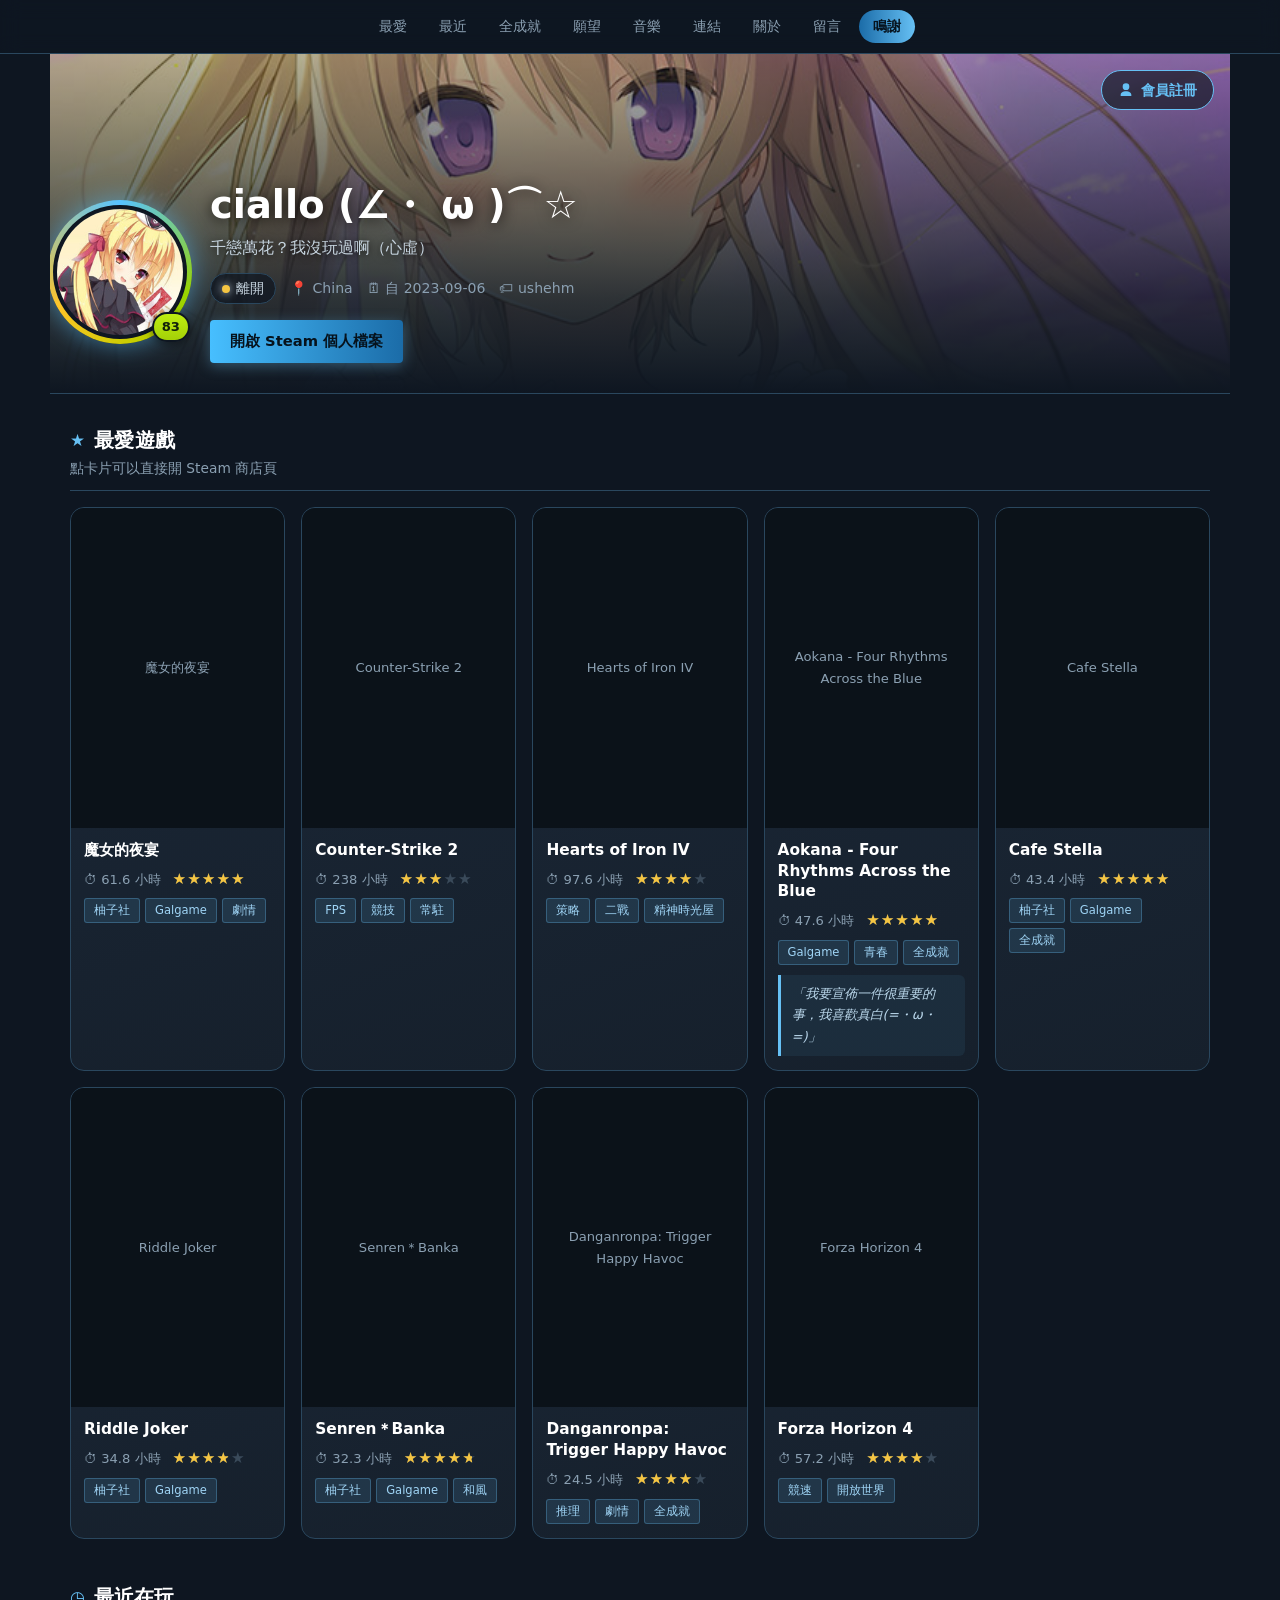
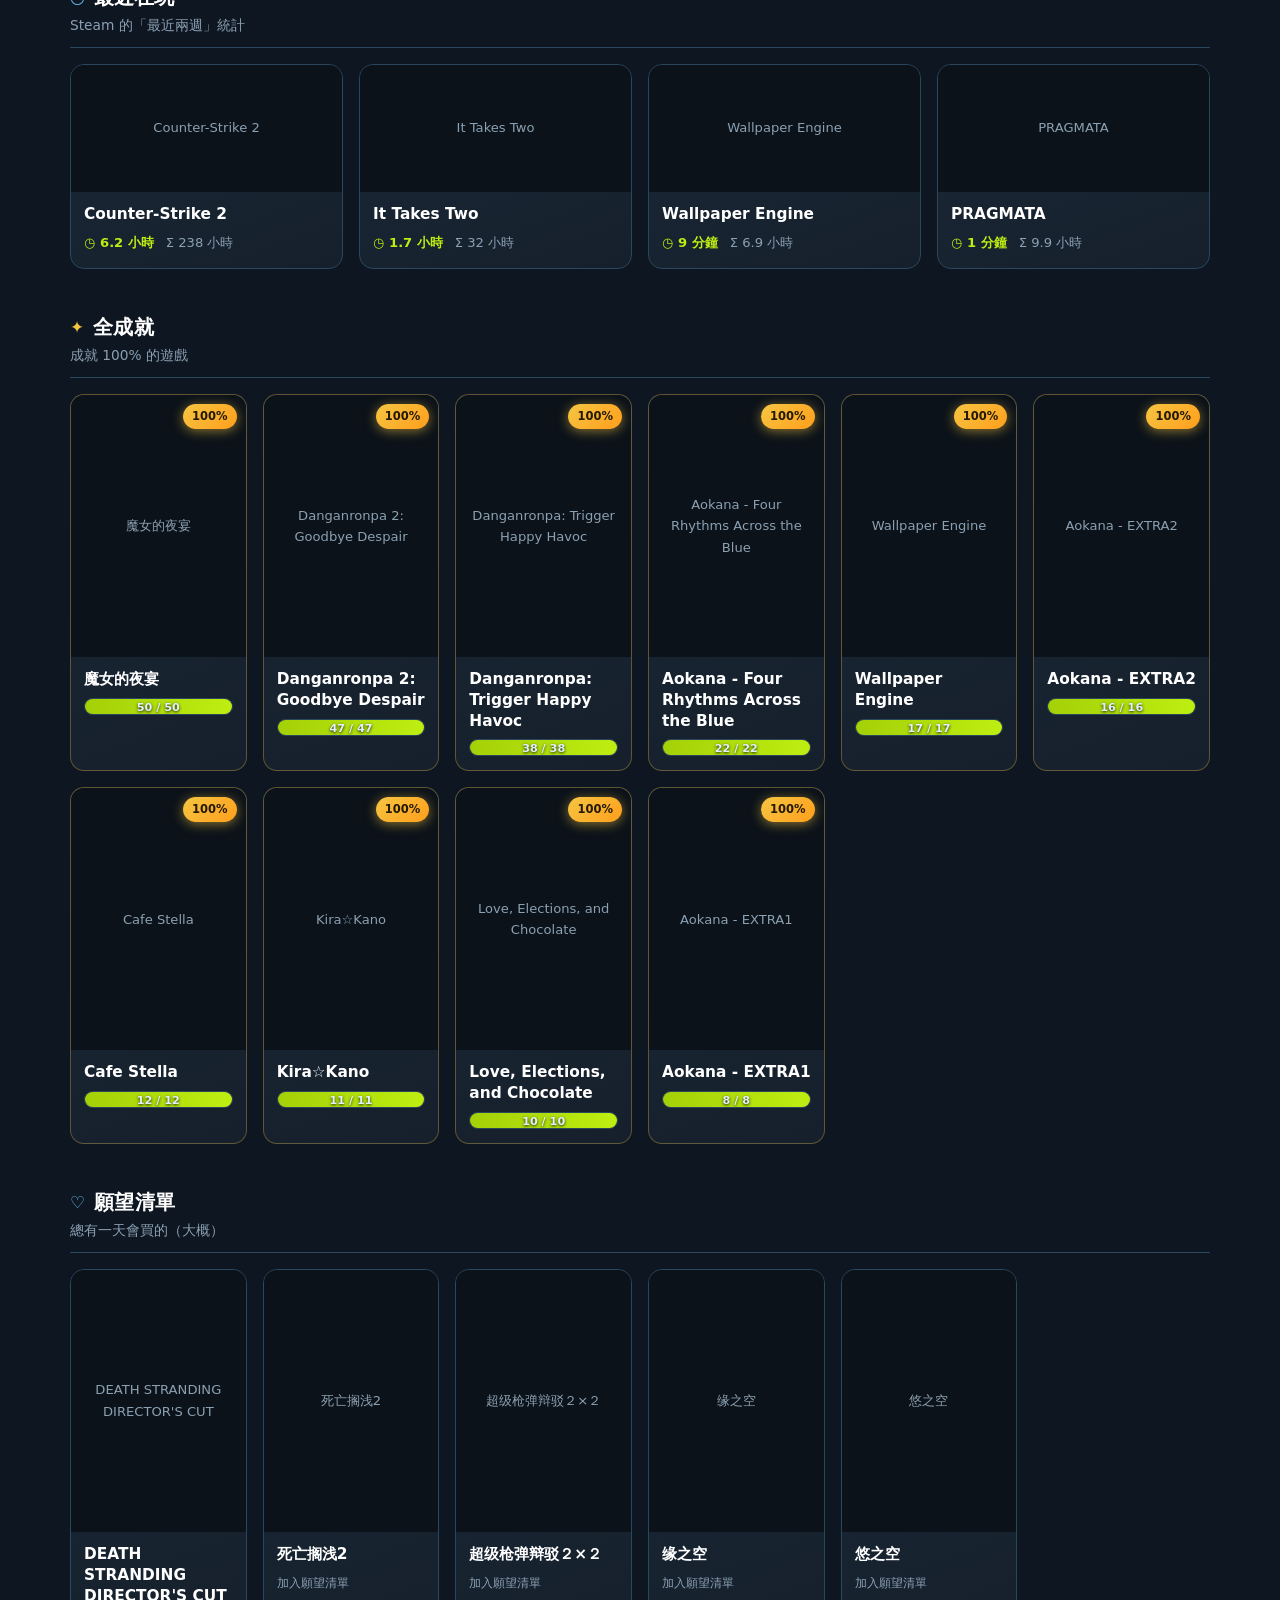
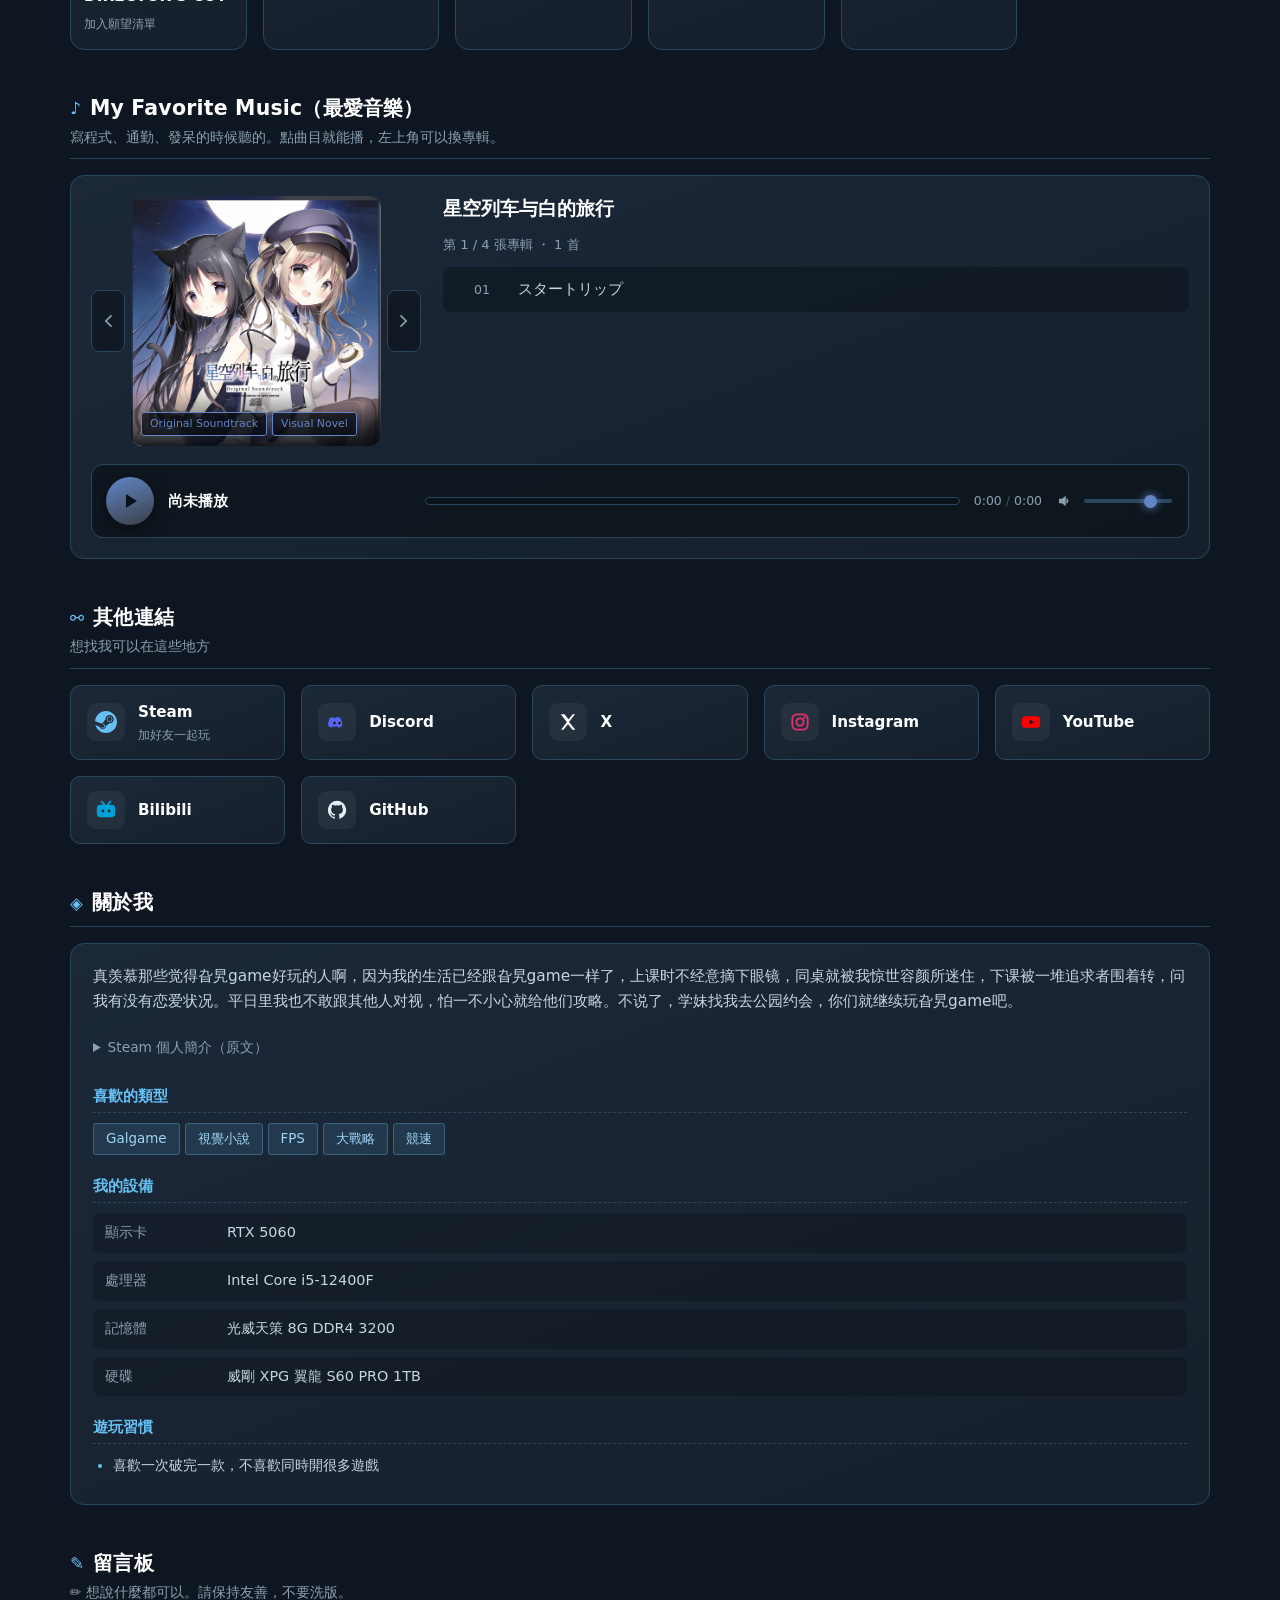
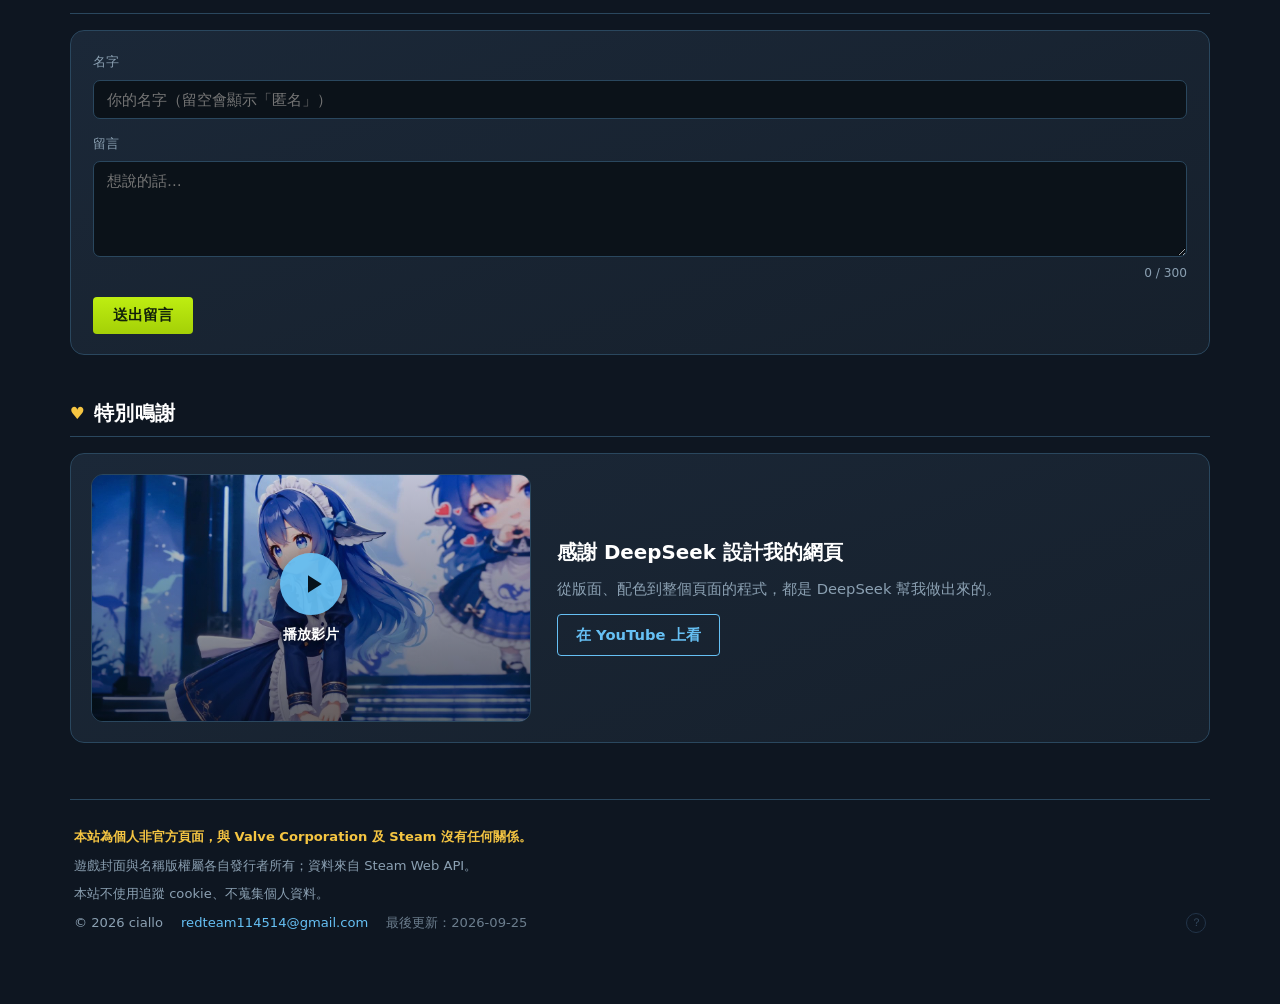
==== commit 1dbe27ea: "更新網站 (2026-09-25 16:50)" ====
--- a/index.html
+++ b/index.html
@@ -33,6 +33,8 @@
     <header id="banner" class="banner">
       <div class="banner__bg" id="banner-bg"></div>
       <div class="banner__overlay"></div>
+      <!-- 橫幅右上角：會員註冊按鈕（由 script.js 生成） -->
+      <div class="banner__corner" id="banner-corner"></div>
       <div class="banner__content" id="banner-content"></div>
     </header>
 
@@ -119,6 +121,15 @@
     <footer class="footer" id="footer"></footer>
   </div>
 
+  <!-- 會員註冊彈窗（玩笑性質，內容由 script.js 從 data.js 生成） -->
+  <div class="modal modal--member" id="member-modal" hidden>
+    <div class="modal__backdrop" data-close-member></div>
+    <div class="modal__panel modal__panel--member" role="dialog" aria-modal="true" aria-labelledby="member-title">
+      <button class="modal__close" type="button" data-close-member aria-label="關閉">×</button>
+      <div id="member-content"></div>
+    </div>
+  </div>
+
   <!-- 彩蛋彈窗（內容由 script.js 從 data.js 生成） -->
   <div class="modal" id="egg-modal" hidden>
     <div class="modal__backdrop" data-close-egg></div>
--- a/style.css
+++ b/style.css
@@ -935,6 +935,86 @@
 #music-audio { display: none; }
 
 /* ══════════════════════════════════════════════════════════════════════════
+ *  會員註冊（橫幅右上角按鈕 + 彈窗）
+ * ══════════════════════════════════════════════════════════════════════════ */
+.banner__corner {
+  position: absolute;
+  top: 16px; right: 16px;
+  z-index: 3;
+}
+.member-btn {
+  display: inline-flex; align-items: center; gap: 7px;
+  padding: 8px 16px;
+  border-radius: 999px;
+  background: rgba(11, 18, 25, .62);
+  border: 1px solid var(--accent);
+  color: var(--accent);
+  font: inherit; font-size: .86rem; font-weight: 700;
+  cursor: pointer;
+  backdrop-filter: blur(6px);
+  transition: background .2s, color .2s, box-shadow .25s, transform .2s;
+}
+.member-btn__icon { display: grid; place-items: center; }
+.member-btn__icon svg { width: 16px; height: 16px; }
+.member-btn:hover, .member-btn:focus-visible {
+  background: var(--accent);
+  color: #06121c;
+  box-shadow: 0 0 24px -3px var(--accent);
+  transform: translateY(-1px);
+  outline: none;
+}
+
+/* ── 註冊彈窗 ── */
+.modal__panel--member {
+  width: min(480px, calc(100vw - 40px));
+  padding: 26px;
+  text-align: left;
+}
+.member__title { font-size: 1.3rem; margin-bottom: 6px; }
+.member__subtitle { margin: 0 0 18px; font-size: .86rem; color: var(--text-dim); }
+.member__form { display: grid; gap: 13px; }
+.member__field { display: grid; gap: 6px; }
+.member__error {
+  margin: 0;
+  min-height: 0;
+  font-size: .78rem;
+  color: var(--danger);
+}
+.member__field.is-invalid .field__input { border-color: var(--danger); }
+.member__field.is-invalid .member__radio { border-color: rgba(224, 92, 92, .5); }
+
+/* 性別：兩顆大按鈕 */
+.member__radios { display: flex; gap: 10px; }
+.member__radio {
+  flex: 1;
+  display: flex; align-items: center; justify-content: center; gap: 8px;
+  padding: 10px;
+  background: #0b1219;
+  border: 1px solid var(--border);
+  border-radius: 8px;
+  cursor: pointer;
+  transition: border-color .2s, background .2s, box-shadow .22s;
+}
+.member__radio:hover { border-color: var(--accent); }
+.member__radio input { accent-color: var(--accent); cursor: pointer; }
+.member__radio:has(input:checked) {
+  border-color: var(--accent);
+  background: rgba(102, 192, 244, .1);
+  box-shadow: 0 0 16px -4px var(--accent);
+}
+
+.member__submit { width: 100%; margin-top: 4px; }
+
+/* 驗證失敗時晃一下，讓人注意到是哪一欄出問題 */
+.is-shake { animation: fieldShake .38s cubic-bezier(.36, .07, .19, .97); }
+@keyframes fieldShake {
+  10%, 90% { transform: translateX(-2px); }
+  20%, 80% { transform: translateX(4px); }
+  30%, 50%, 70% { transform: translateX(-6px); }
+  40%, 60% { transform: translateX(6px); }
+}
+
+/* ══════════════════════════════════════════════════════════════════════════
  *  RWD 與無障礙
  * ══════════════════════════════════════════════════════════════════════════ */
 /* 音樂區：平板以下把封面疊到曲目上方、播放器拆成三列 */
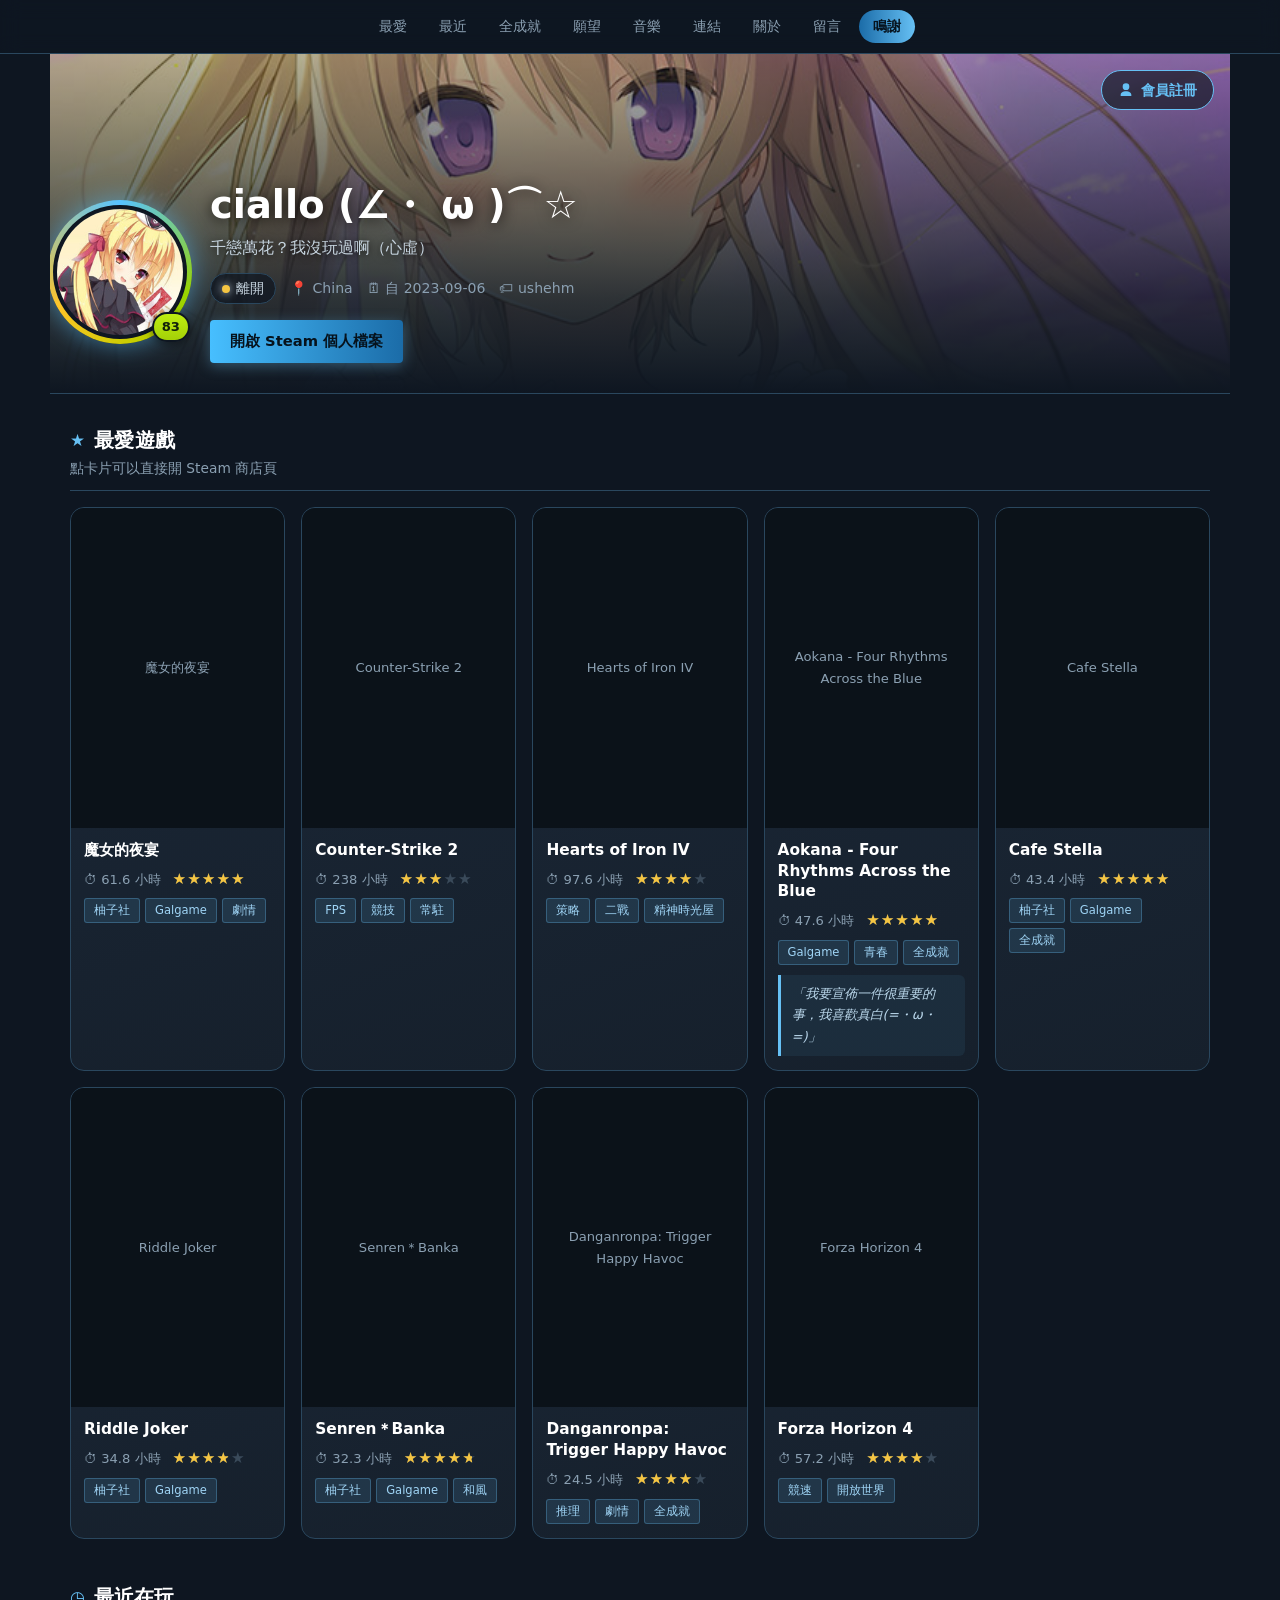
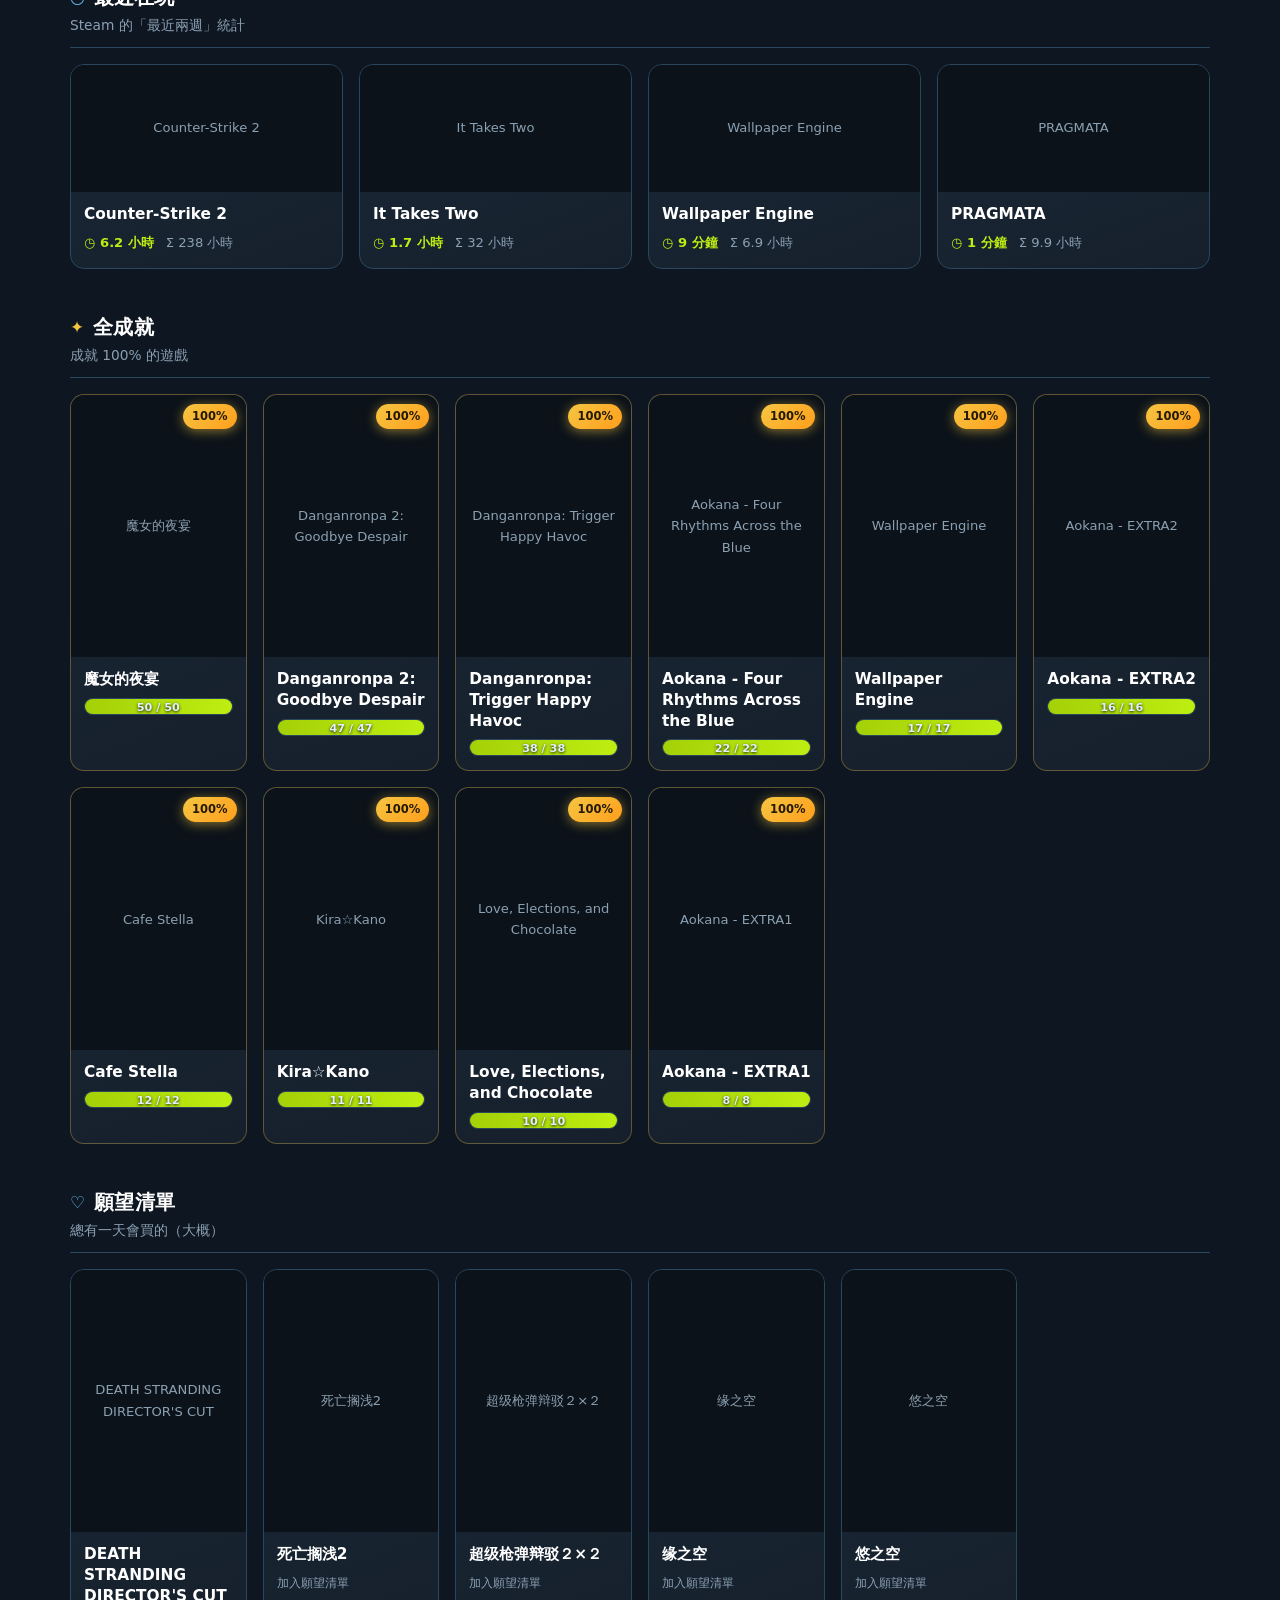
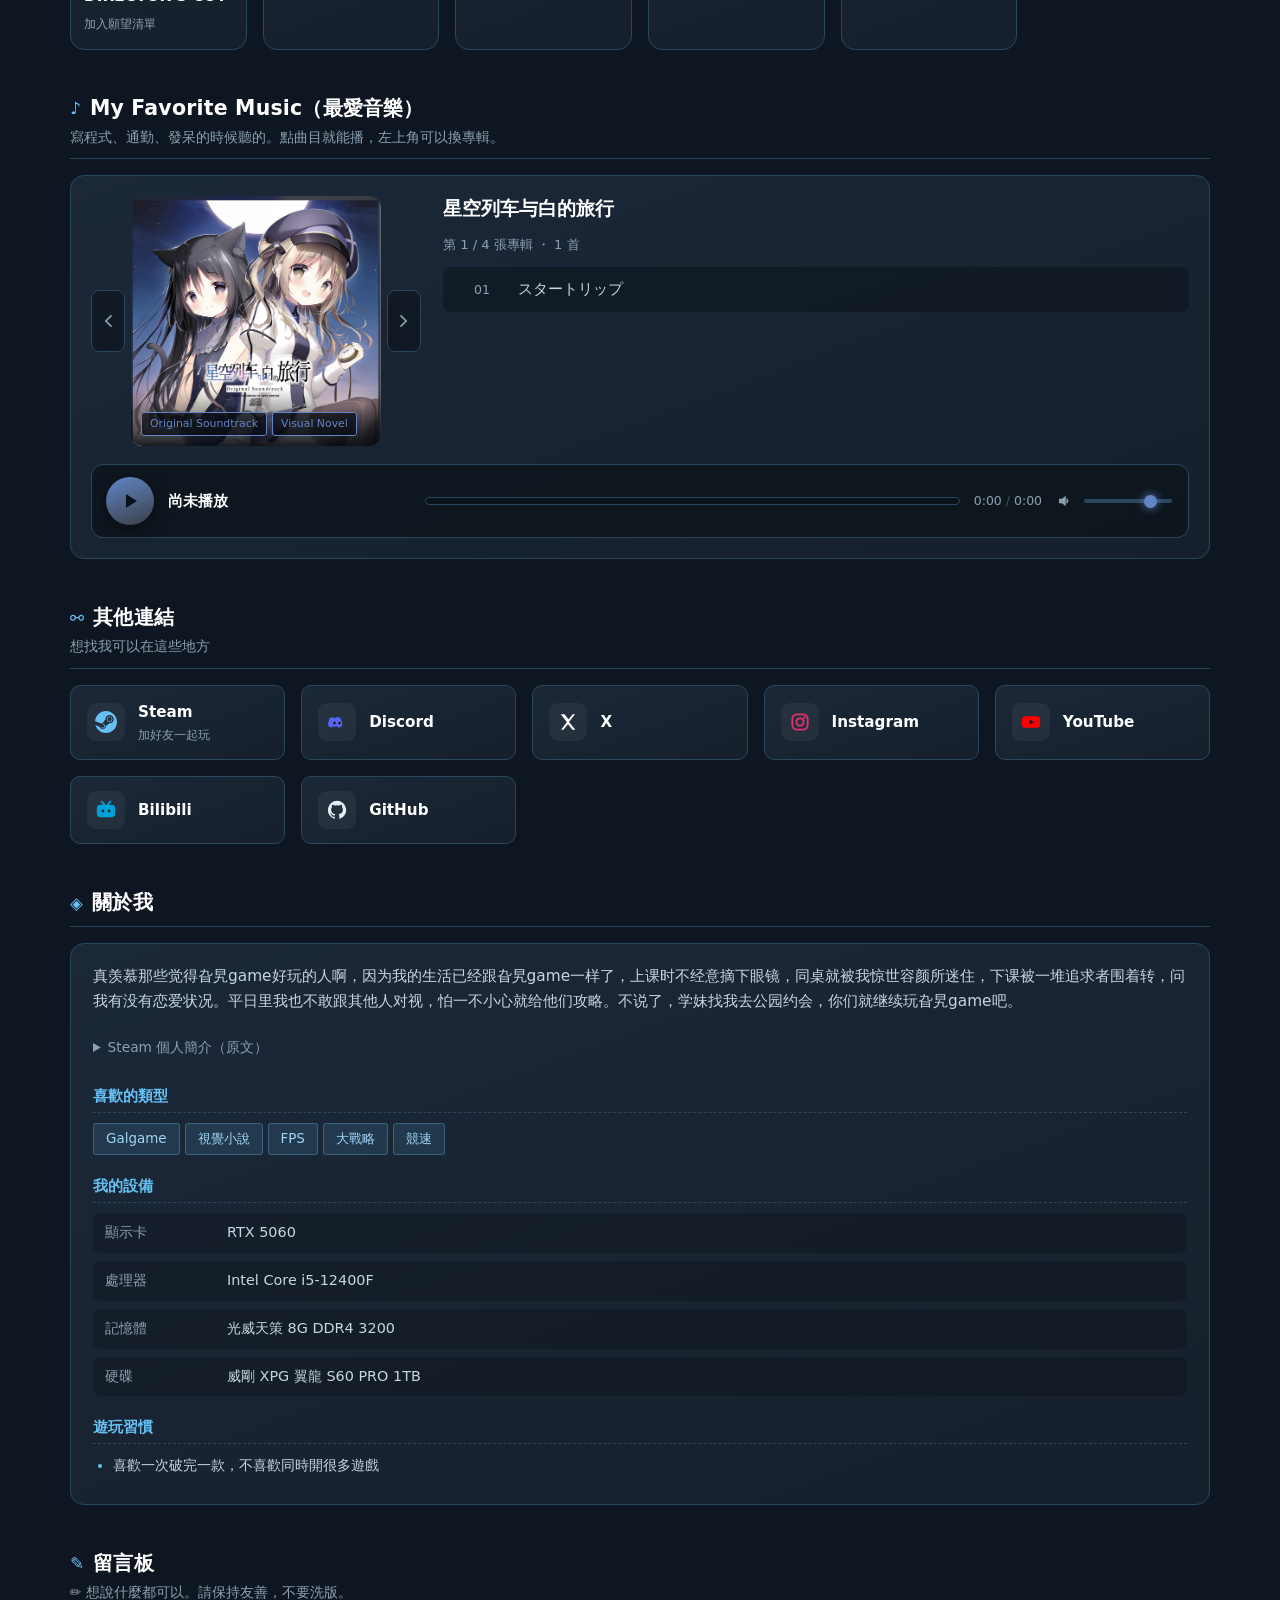
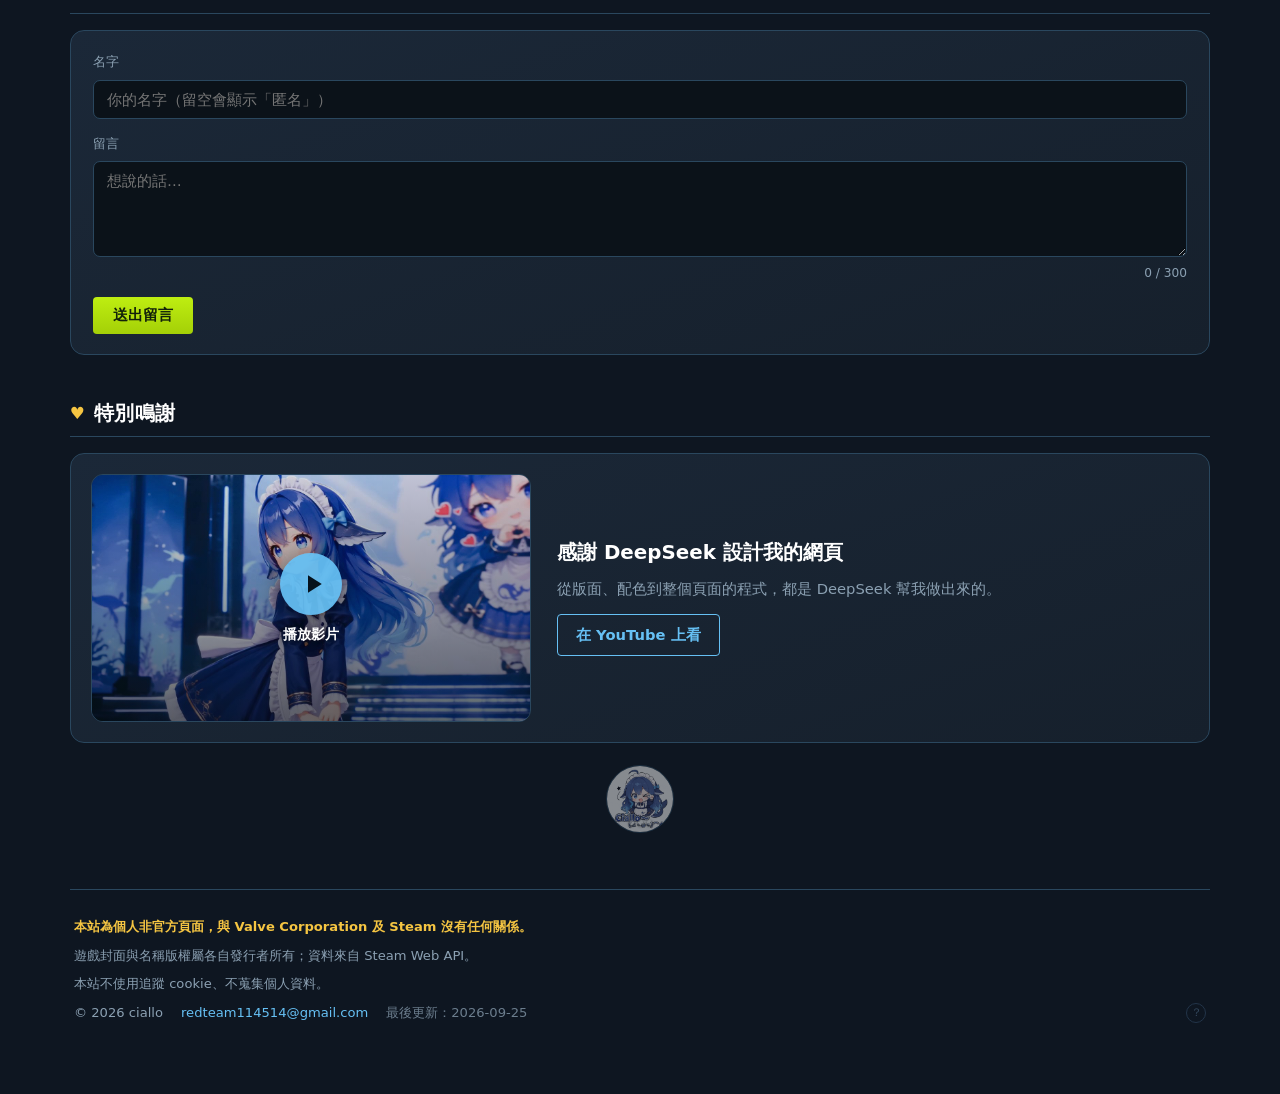
==== commit bcaf05d7: "更新網站 (2026-09-25 17:26)" ====
--- a/index.html
+++ b/index.html
@@ -115,10 +115,25 @@
         <div id="thanks-content"></div>
       </section>
 
+      <!--
+        ⑧ 圖片彩蛋：特別鳴謝下面一小張縮圖，點 3 次會打開 1～9 的畫廊。
+        刻意做得很低調，不影響正常瀏覽。文字與圖片在 data.js 的 galleryEgg。
+      -->
+      <div class="egg-thumb" id="gallery-egg-trigger"></div>
+
     </main>
 
     <!-- ⑥ 頁尾 -->
     <footer class="footer" id="footer"></footer>
+  </div>
+
+  <!-- 圖片畫廊彈窗（點 ciallo 縮圖 3 次後出現，內容由 script.js 生成） -->
+  <div class="modal modal--gallery" id="gallery-modal" hidden>
+    <div class="modal__backdrop" data-close-gallery></div>
+    <div class="modal__panel modal__panel--gallery" role="dialog" aria-modal="true" aria-labelledby="gallery-title">
+      <button class="modal__close" type="button" data-close-gallery aria-label="關閉">×</button>
+      <div id="gallery-content"></div>
+    </div>
   </div>
 
   <!-- 會員註冊彈窗（玩笑性質，內容由 script.js 從 data.js 生成） -->
--- a/style.css
+++ b/style.css
@@ -239,6 +239,9 @@
 .section__desc { margin: 4px 0 0; font-size: .86rem; color: var(--text-dim); }
 
 .grid { display: grid; gap: 16px; }
+/* grid 子項預設的 min-width 是 auto，內容（長標題、圖片）太寬時會把
+   整個欄位撐破版面。設成 0 讓欄位可以正常壓縮。 */
+.grid > * { min-width: 0; }
 .grid--games    { grid-template-columns: repeat(auto-fill, minmax(210px, 1fr)); }
 .grid--perfect  { grid-template-columns: repeat(auto-fill, minmax(160px, 1fr)); }
 .grid--wishlist { grid-template-columns: repeat(auto-fill, minmax(160px, 1fr)); }
@@ -1015,6 +1018,124 @@
 }
 
 /* ══════════════════════════════════════════════════════════════════════════
+ *  圖片彩蛋（特別鳴謝下面的一小張縮圖 + 畫廊彈窗）
+ * --------------------------------------------------------------------------
+ *  縮圖刻意做得很小、預設半透明，不搶版面也不影響閱讀；
+ *  滑過去才會亮起來，有興趣的人自然會想點。
+ * ══════════════════════════════════════════════════════════════════════════ */
+.egg-thumb {
+  display: flex;
+  justify-content: center;
+  margin: -24px 0 6px;   /* 往上一點，不要多佔一整個區塊的高度 */
+}
+.egg-thumb__btn {
+  position: relative;
+  width: 68px; height: 68px;
+  padding: 0;
+  border: 1px solid var(--border);
+  border-radius: 50%;
+  overflow: hidden;
+  background: #0b1219;
+  cursor: pointer;
+  opacity: .5;
+  transition: opacity .3s, border-color .3s, box-shadow .3s, transform .3s;
+}
+.egg-thumb__img { width: 100%; height: 100%; object-fit: cover; display: block; }
+.egg-thumb__btn:hover, .egg-thumb__btn:focus-visible {
+  opacity: 1;
+  border-color: var(--accent);
+  box-shadow: 0 0 22px -3px var(--accent);
+  transform: scale(1.06);
+  outline: none;
+}
+/* 每次點擊縮一下，給一點「有收到」的回饋 */
+.egg-thumb__btn.is-tap { animation: eggTap .32s ease; }
+@keyframes eggTap {
+  0%   { transform: scale(1); }
+  45%  { transform: scale(.85); }
+  100% { transform: scale(1); }
+}
+/* 點擊進度：點幾下就亮幾個點 */
+.egg-thumb__dots {
+  position: absolute; left: 0; right: 0; bottom: 7px;
+  display: flex; justify-content: center; gap: 4px;
+}
+.egg-thumb__dots i {
+  width: 5px; height: 5px;
+  border-radius: 50%;
+  background: rgba(255, 255, 255, .35);
+  box-shadow: 0 1px 3px rgba(0, 0, 0, .85);
+  transition: background .2s, box-shadow .2s, transform .2s;
+}
+.egg-thumb__dots i.is-on {
+  background: var(--accent);
+  box-shadow: 0 0 8px var(--accent);
+  transform: scale(1.3);
+}
+
+/* ── 畫廊彈窗 ── */
+.modal__panel--gallery {
+  width: min(900px, calc(100vw - 32px));
+  max-height: calc(100vh - 60px);
+  overflow-y: auto;
+  padding: 24px;
+  text-align: left;
+}
+.gallery__title { font-size: 1.3rem; margin-bottom: 4px; }
+.gallery__subtitle { margin: 0 0 18px; font-size: .86rem; color: var(--text-dim); }
+.gallery__grid {
+  display: grid;
+  grid-template-columns: repeat(auto-fill, minmax(150px, 1fr));
+  gap: 10px;
+}
+.gallery__item {
+  padding: 0;
+  border: 1px solid var(--border);
+  border-radius: 10px;
+  overflow: hidden;
+  background: #0b1219;
+  cursor: pointer;
+  transition: border-color .2s, box-shadow .25s, transform .2s;
+}
+.gallery__item:hover, .gallery__item:focus-visible {
+  border-color: var(--accent);
+  box-shadow: 0 0 20px -4px var(--accent);
+  transform: translateY(-2px);
+  outline: none;
+}
+.gallery__img {
+  width: 100%;
+  aspect-ratio: 1 / 1;
+  object-fit: cover;   /* 縮圖階段統一裁成正方形，版面才整齊 */
+  display: block;
+}
+/* 放大：跨滿整個網格寬度，並改成完整顯示不裁切 */
+.gallery__item.is-zoom {
+  grid-column: 1 / -1;
+  border-color: var(--accent);
+  box-shadow: 0 0 30px -6px var(--accent);
+}
+.gallery__item.is-zoom .gallery__img {
+  aspect-ratio: auto;
+  max-height: 68vh;
+  object-fit: contain;
+  background: #060b11;
+}
+.gallery__caption {
+  margin: 14px 0 0;
+  font-size: .78rem;
+  color: var(--text-dim);
+  text-align: center;
+}
+
+@media (max-width: 640px) {
+  .egg-thumb { margin: -18px 0 4px; }
+  .egg-thumb__btn { width: 56px; height: 56px; }
+  .modal__panel--gallery { padding: 16px; }
+  .gallery__grid { grid-template-columns: repeat(2, 1fr); gap: 8px; }
+}
+
+/* ══════════════════════════════════════════════════════════════════════════
  *  RWD 與無障礙
  * ══════════════════════════════════════════════════════════════════════════ */
 /* 音樂區：平板以下把封面疊到曲目上方、播放器拆成三列 */
@@ -1035,8 +1156,13 @@
   .banner { min-height: 300px; }
   .banner__content { flex-direction: column; align-items: flex-start; gap: 16px; }
   .avatar { width: 96px; height: 96px; }
-  .grid--games { grid-template-columns: repeat(auto-fill, minmax(150px, 1fr)); }
-  .grid--recent { grid-template-columns: 1fr; }
+  /* 手機版：最愛／最近在玩／全成就／願望清單 一律「兩個封面一排」。
+     用 repeat(2, 1fr) 而不是 minmax()，因為 minmax(160px,…) 在 360px 寬的
+     手機上湊不出兩欄，會掉回一欄。 */
+  .grid--games,
+  .grid--recent,
+  .grid--perfect,
+  .grid--wishlist { grid-template-columns: repeat(2, 1fr); gap: 12px; }
   .specs__row { grid-template-columns: 1fr; gap: 2px; }
   .section-nav { justify-content: flex-start; overflow-x: auto; }
   .thanks { grid-template-columns: 1fr; gap: 18px; }
@@ -1045,6 +1171,11 @@
   .music__left { grid-template-columns: 30px 1fr 30px; }
   .track__btn { grid-template-columns: 42px 1fr; }
   .track__hint { display: none; }
+  /* 兩個一排時卡片變窄，內距與字級跟著縮，不然標題會擠成很多行 */
+  .card__body { padding: 9px 10px 11px; }
+  .card__title { font-size: .86rem; }
+  .card__stats { font-size: .76rem; }
+  .tag { font-size: .68rem; }
 }
 
 /* 尊重系統的「減少動態效果」設定 */
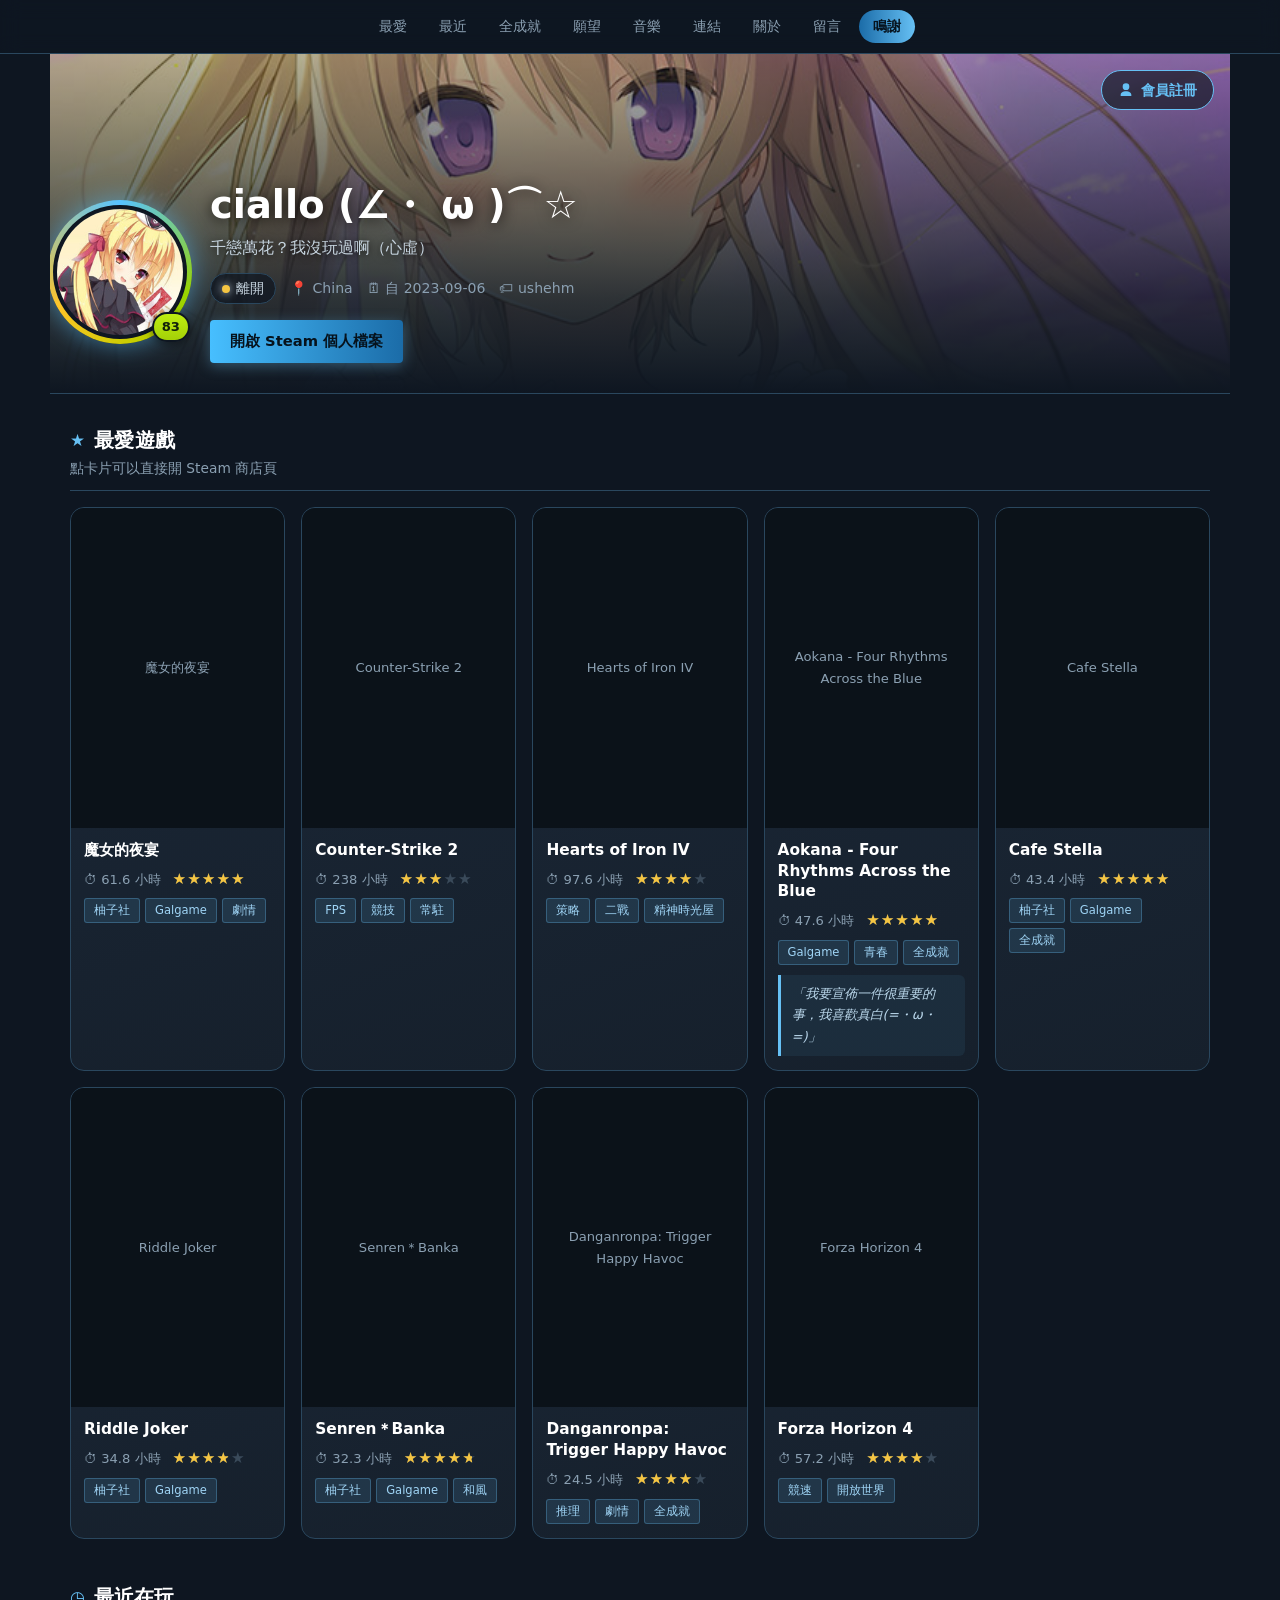
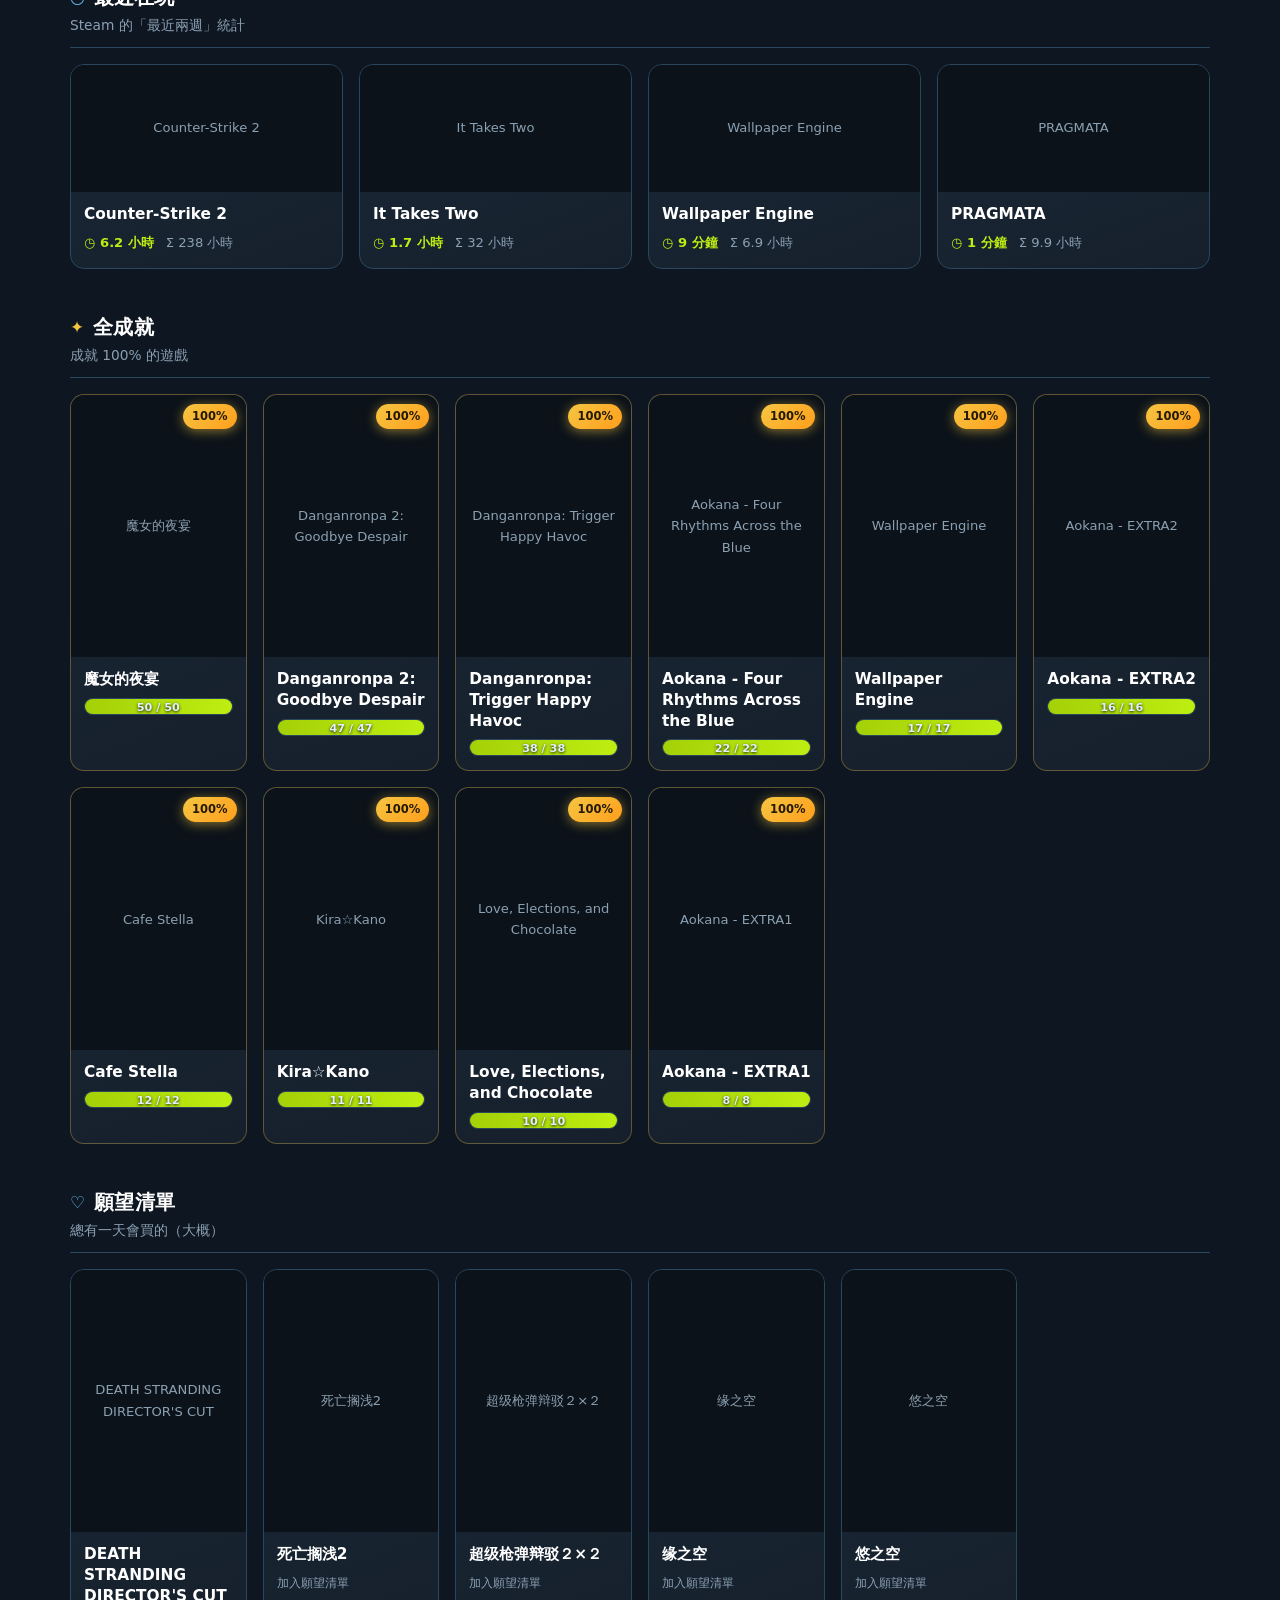
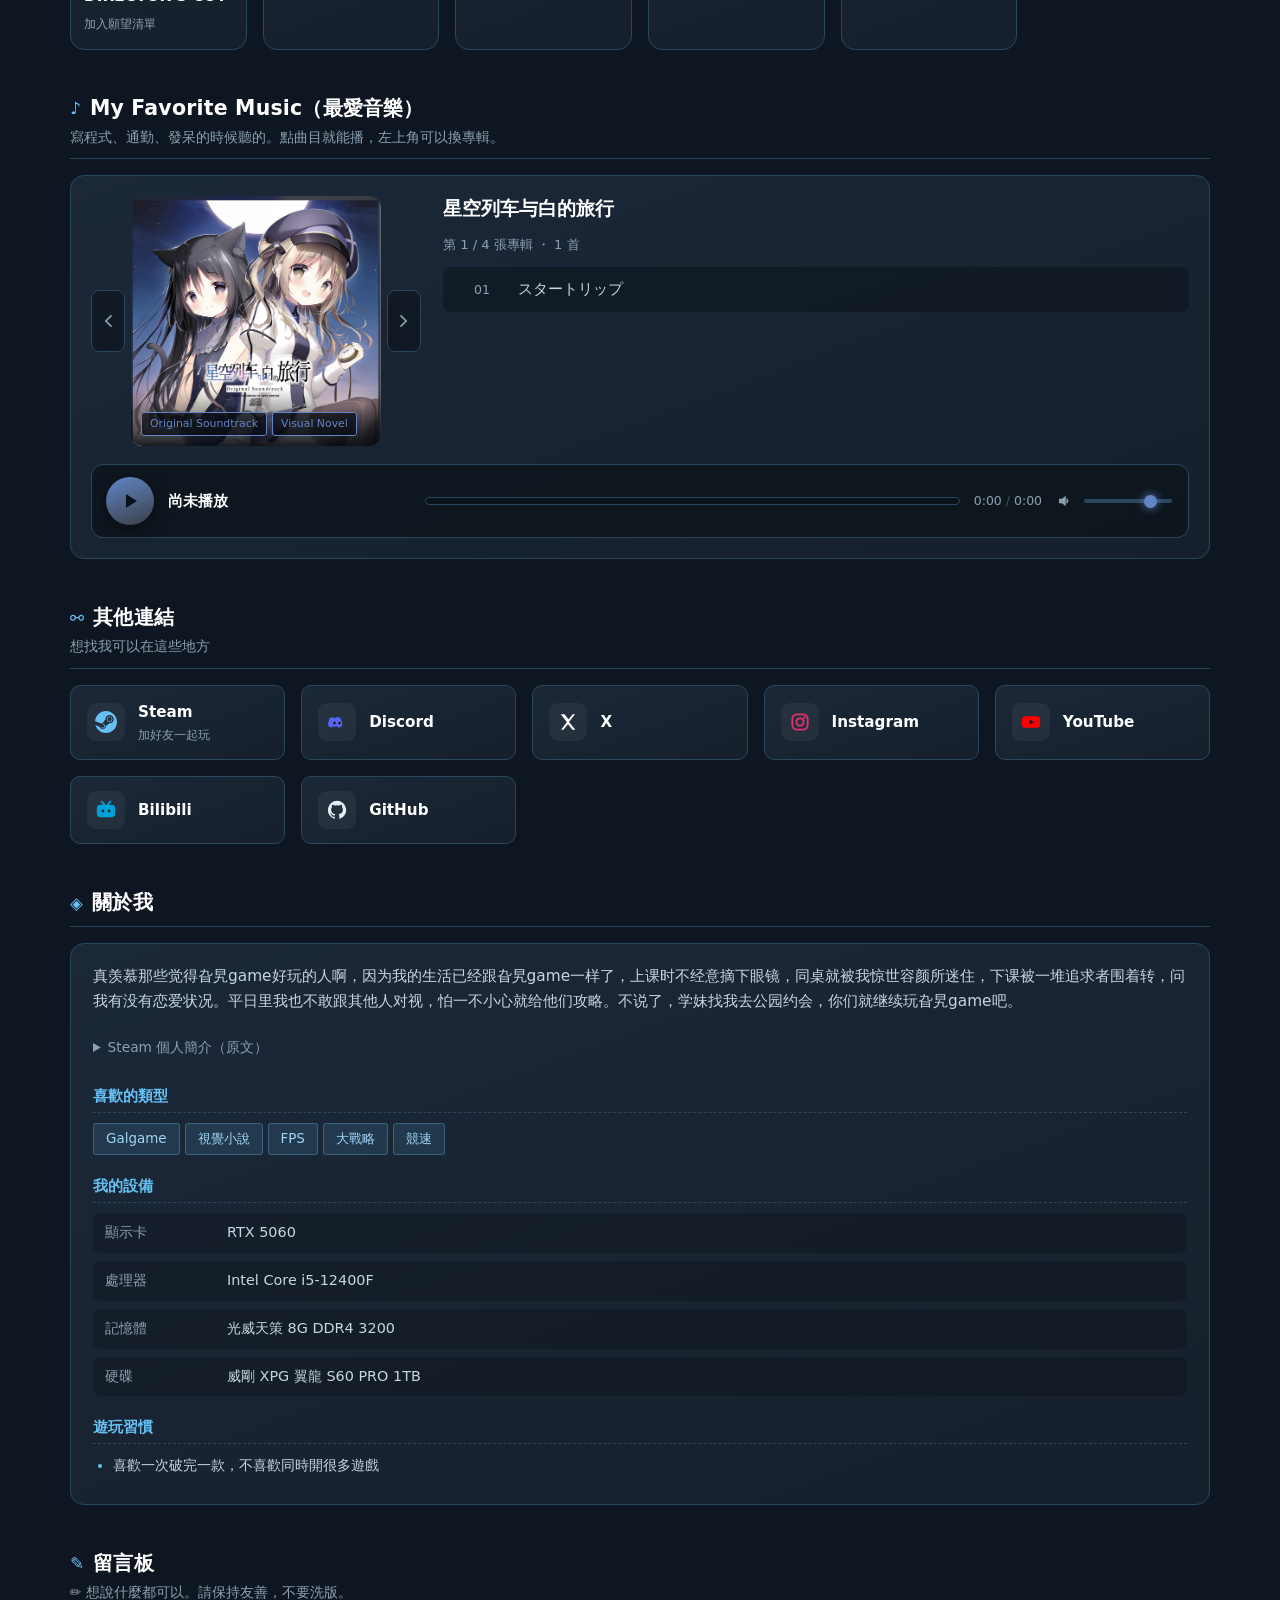
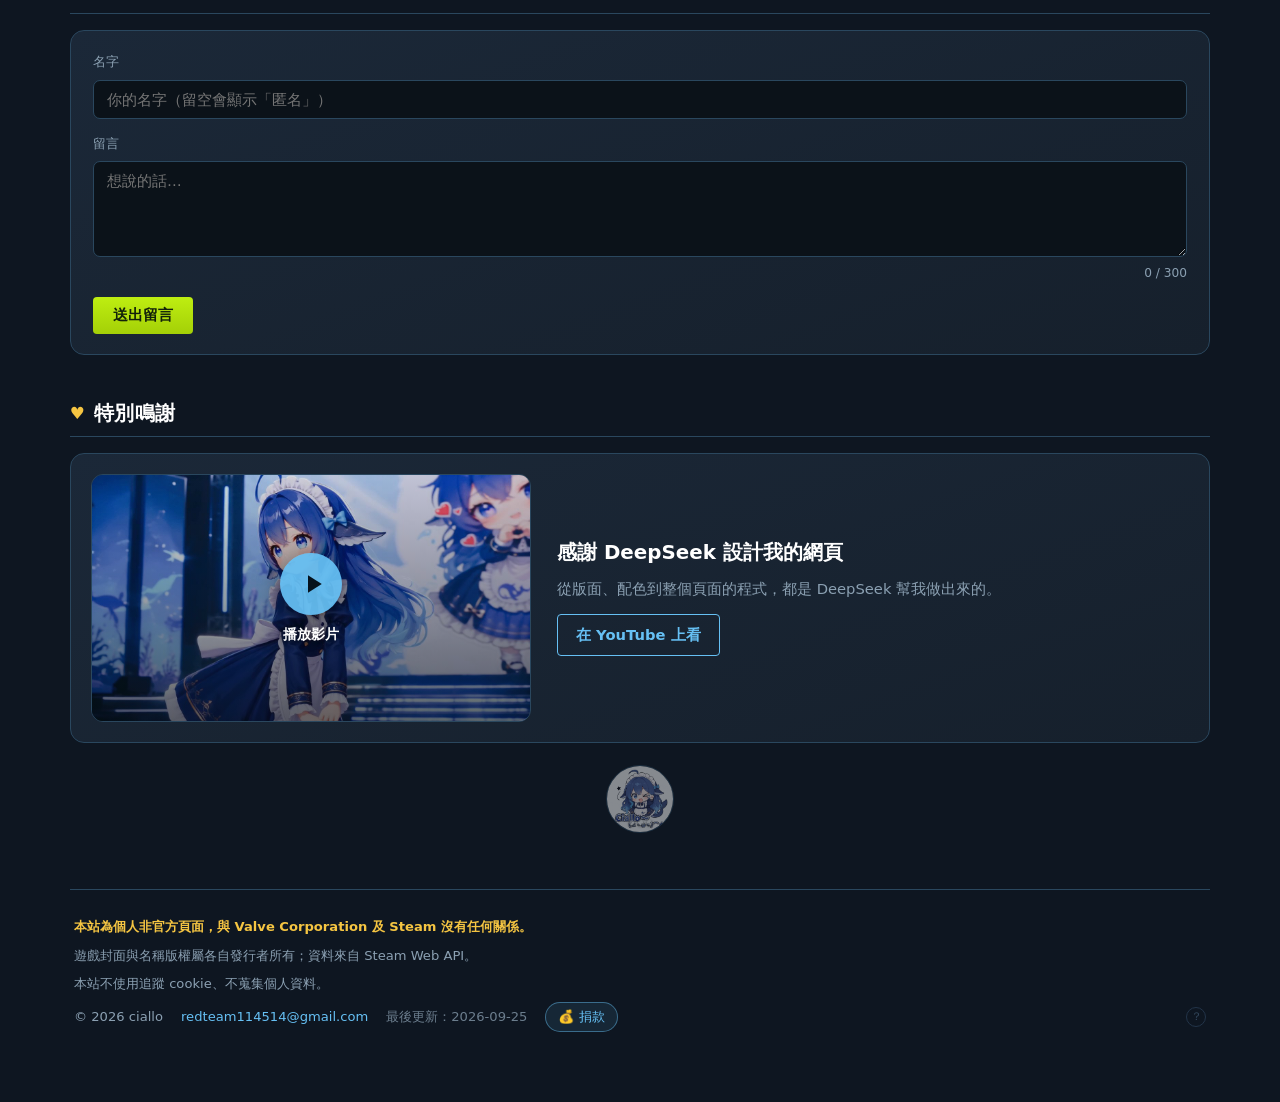
==== commit ff6e1f26: "更新網站 (2026-09-25 17:48)" ====
--- a/index.html
+++ b/index.html
@@ -127,6 +127,15 @@
     <footer class="footer" id="footer"></footer>
   </div>
 
+  <!-- 捐款彈窗（頁尾的「💰 捐款」按下去開這個，內容由 script.js 從 data.js 生成） -->
+  <div class="modal modal--donate" id="donate-modal" hidden>
+    <div class="modal__backdrop" data-close-donate></div>
+    <div class="modal__panel modal__panel--donate" role="dialog" aria-modal="true" aria-labelledby="donate-title">
+      <button class="modal__close" type="button" data-close-donate aria-label="關閉">×</button>
+      <div id="donate-content"></div>
+    </div>
+  </div>
+
   <!-- 圖片畫廊彈窗（點 ciallo 縮圖 3 次後出現，內容由 script.js 生成） -->
   <div class="modal modal--gallery" id="gallery-modal" hidden>
     <div class="modal__backdrop" data-close-gallery></div>
--- a/style.css
+++ b/style.css
@@ -1133,6 +1133,134 @@
   .egg-thumb__btn { width: 56px; height: 56px; }
   .modal__panel--gallery { padding: 16px; }
   .gallery__grid { grid-template-columns: repeat(2, 1fr); gap: 8px; }
+}
+
+/* ── 頁尾的捐款入口 ── */
+.footer__donate {
+  padding: 3px 12px;
+  border-radius: 999px;
+  background: rgba(102, 192, 244, .1);
+  border: 1px solid rgba(102, 192, 244, .45);
+  color: var(--accent);
+  font: inherit; font-size: .82rem;
+  cursor: pointer;
+  transition: background .2s, color .2s, box-shadow .25s, transform .2s;
+}
+.footer__donate:hover, .footer__donate:focus-visible {
+  background: var(--accent);
+  color: #06121c;
+  box-shadow: 0 0 18px -3px var(--accent);
+  transform: translateY(-1px);
+  outline: none;
+}
+
+/* ── 彩蛋彈窗：隨機單張的模式 ── */
+.gallery__stage { display: grid; justify-items: center; gap: 14px; }
+.gallery__single-wrap {
+  padding: 0;
+  max-width: 100%;
+  border: 1px solid var(--border);
+  border-radius: 12px;
+  overflow: hidden;
+  background: #060b11;
+  cursor: zoom-in;
+  transition: border-color .2s, box-shadow .25s;
+}
+.gallery__single-wrap:hover, .gallery__single-wrap:focus-visible {
+  border-color: var(--accent);
+  box-shadow: 0 0 30px -6px var(--accent);
+  outline: none;
+}
+.gallery__single {
+  display: block;
+  max-width: 100%;
+  max-height: 62vh;
+  width: auto; height: auto;
+  object-fit: contain;
+}
+.gallery__single-wrap.is-zoom .gallery__single { max-height: 78vh; }
+
+/* 圖片下面那行小字：點開看全部 / 回去再抽一張 */
+.gallery__more {
+  padding: 5px 14px;
+  border-radius: 999px;
+  background: none;
+  border: 1px solid transparent;
+  color: var(--text-dim);
+  font: inherit; font-size: .8rem;
+  cursor: pointer;
+  transition: color .2s, border-color .2s, background .2s;
+}
+.gallery__more:hover, .gallery__more:focus-visible {
+  color: var(--accent);
+  border-color: rgba(102, 192, 244, .5);
+  background: rgba(102, 192, 244, .08);
+  outline: none;
+}
+
+/* ── 捐款彈窗 ── */
+.modal__panel--donate {
+  width: min(880px, calc(100vw - 32px));
+  max-height: calc(100vh - 60px);
+  overflow-y: auto;
+  padding: 24px;
+  text-align: left;
+}
+.donate__title { font-size: 1.3rem; margin-bottom: 4px; }
+.donate__desc { margin: 0 0 18px; font-size: .9rem; color: var(--text-dim); }
+.donate__grid {
+  display: grid;
+  grid-template-columns: repeat(auto-fill, minmax(180px, 1fr));
+  gap: 14px;
+}
+.donate__card {
+  display: grid; gap: 8px;
+  padding: 10px;
+  background: rgba(11, 18, 25, .6);
+  border: 1px solid var(--border);
+  border-radius: 12px;
+  transition: border-color .2s, box-shadow .25s;
+}
+.donate__card:hover { border-color: rgba(102, 192, 244, .5); }
+.donate__qr-wrap {
+  display: block;
+  width: 100%;
+  padding: 0;
+  border: 0;
+  border-radius: 8px;
+  overflow: hidden;
+  background: #fff;   /* 付款碼是白底圖，底色設白才不會有黑邊 */
+  cursor: zoom-in;
+}
+.donate__qr {
+  display: block;
+  width: 100%;
+  aspect-ratio: 3 / 4;   /* 付款碼多為直式，統一比例版面才整齊 */
+  object-fit: contain;
+  background: #fff;
+}
+/* 放大：跨滿整列並完整顯示，方便掃碼 */
+.donate__card.is-zoom {
+  grid-column: 1 / -1;
+  border-color: var(--accent);
+  box-shadow: 0 0 30px -6px var(--accent);
+}
+.donate__card.is-zoom .donate__qr { aspect-ratio: auto; max-height: 70vh; }
+.donate__meta { display: flex; align-items: baseline; gap: 8px; flex-wrap: wrap; }
+.donate__name { font-size: .9rem; font-weight: 700; color: var(--text-bright); }
+.donate__region {
+  padding: 1px 7px;
+  font-size: .72rem;
+  color: var(--text-dim);
+  background: rgba(255, 255, 255, .06);
+  border-radius: 3px;
+}
+.donate__note { margin: 16px 0 0; font-size: .78rem; color: var(--text-dim); text-align: center; }
+
+@media (max-width: 640px) {
+  .modal__panel--donate { padding: 16px; }
+  .donate__grid { grid-template-columns: repeat(2, 1fr); gap: 10px; }
+  .gallery__single { max-height: 50vh; }
 }
 
 /* ══════════════════════════════════════════════════════════════════════════
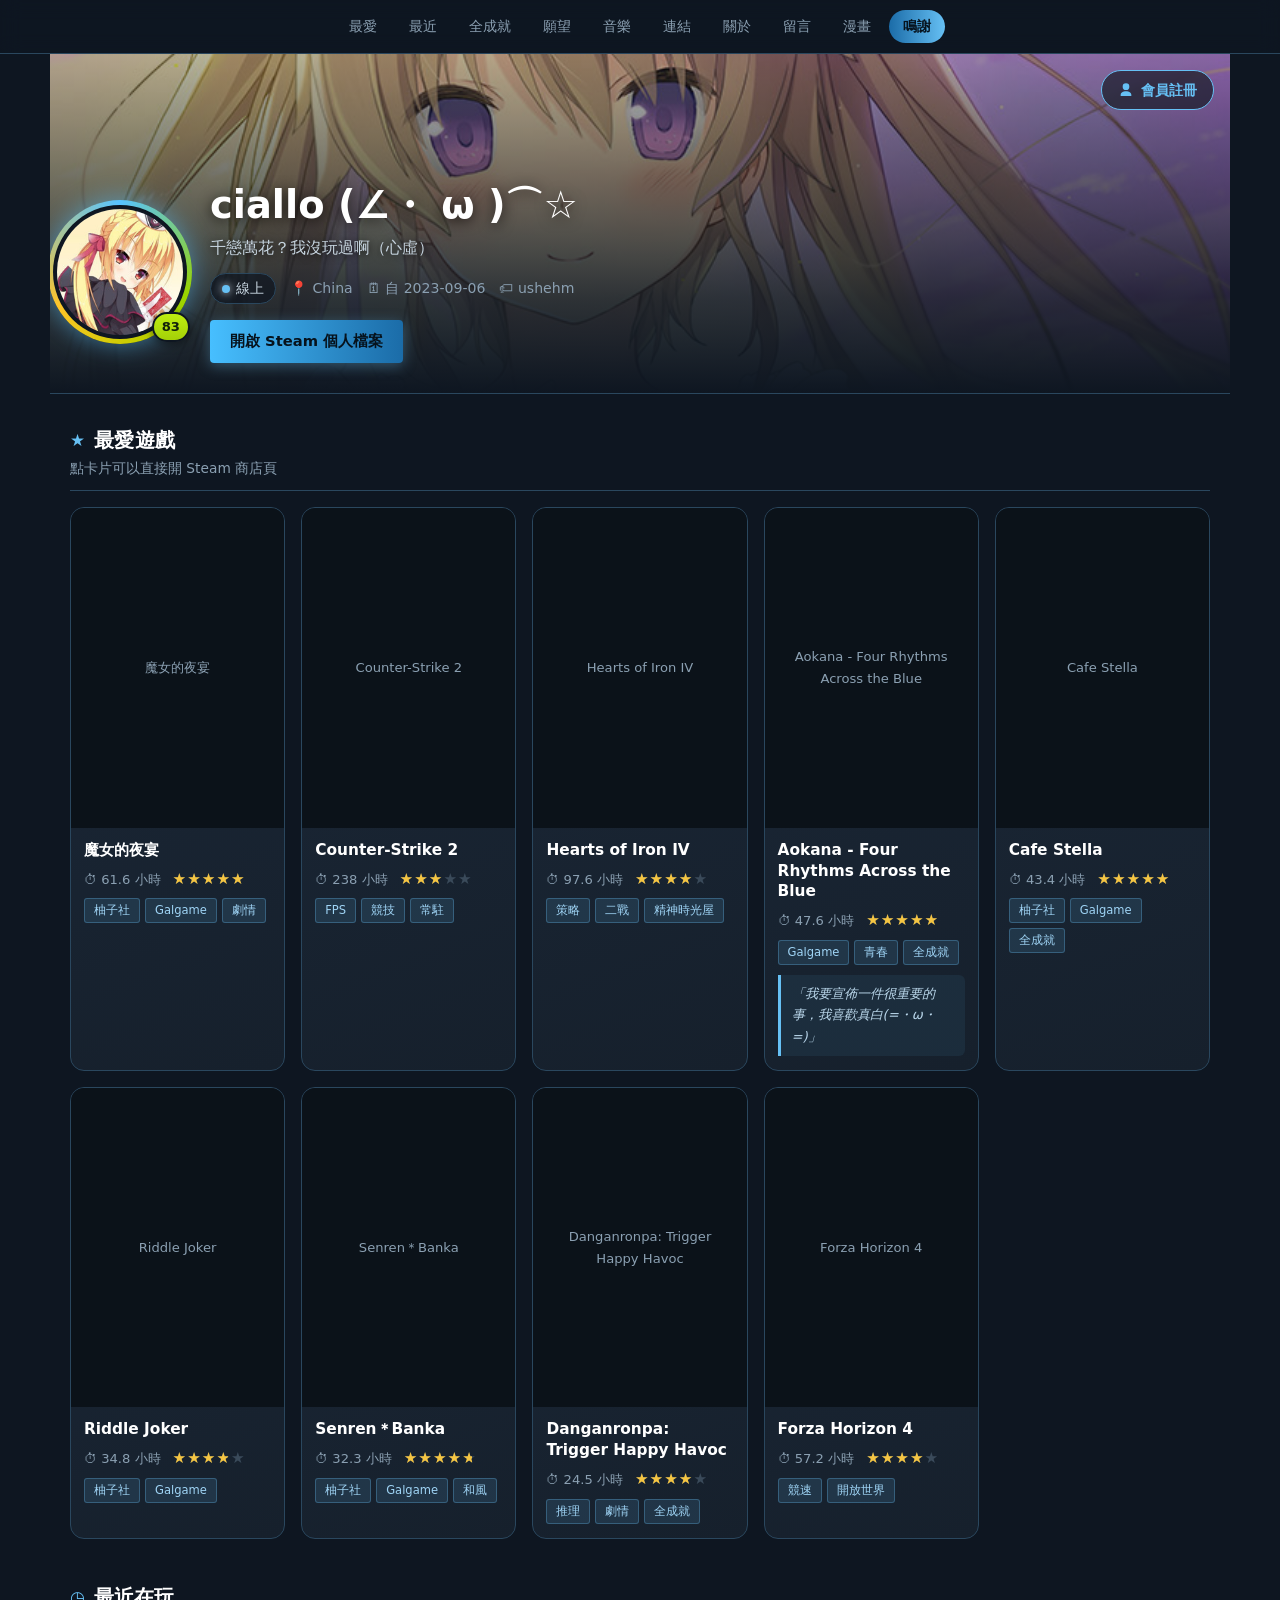
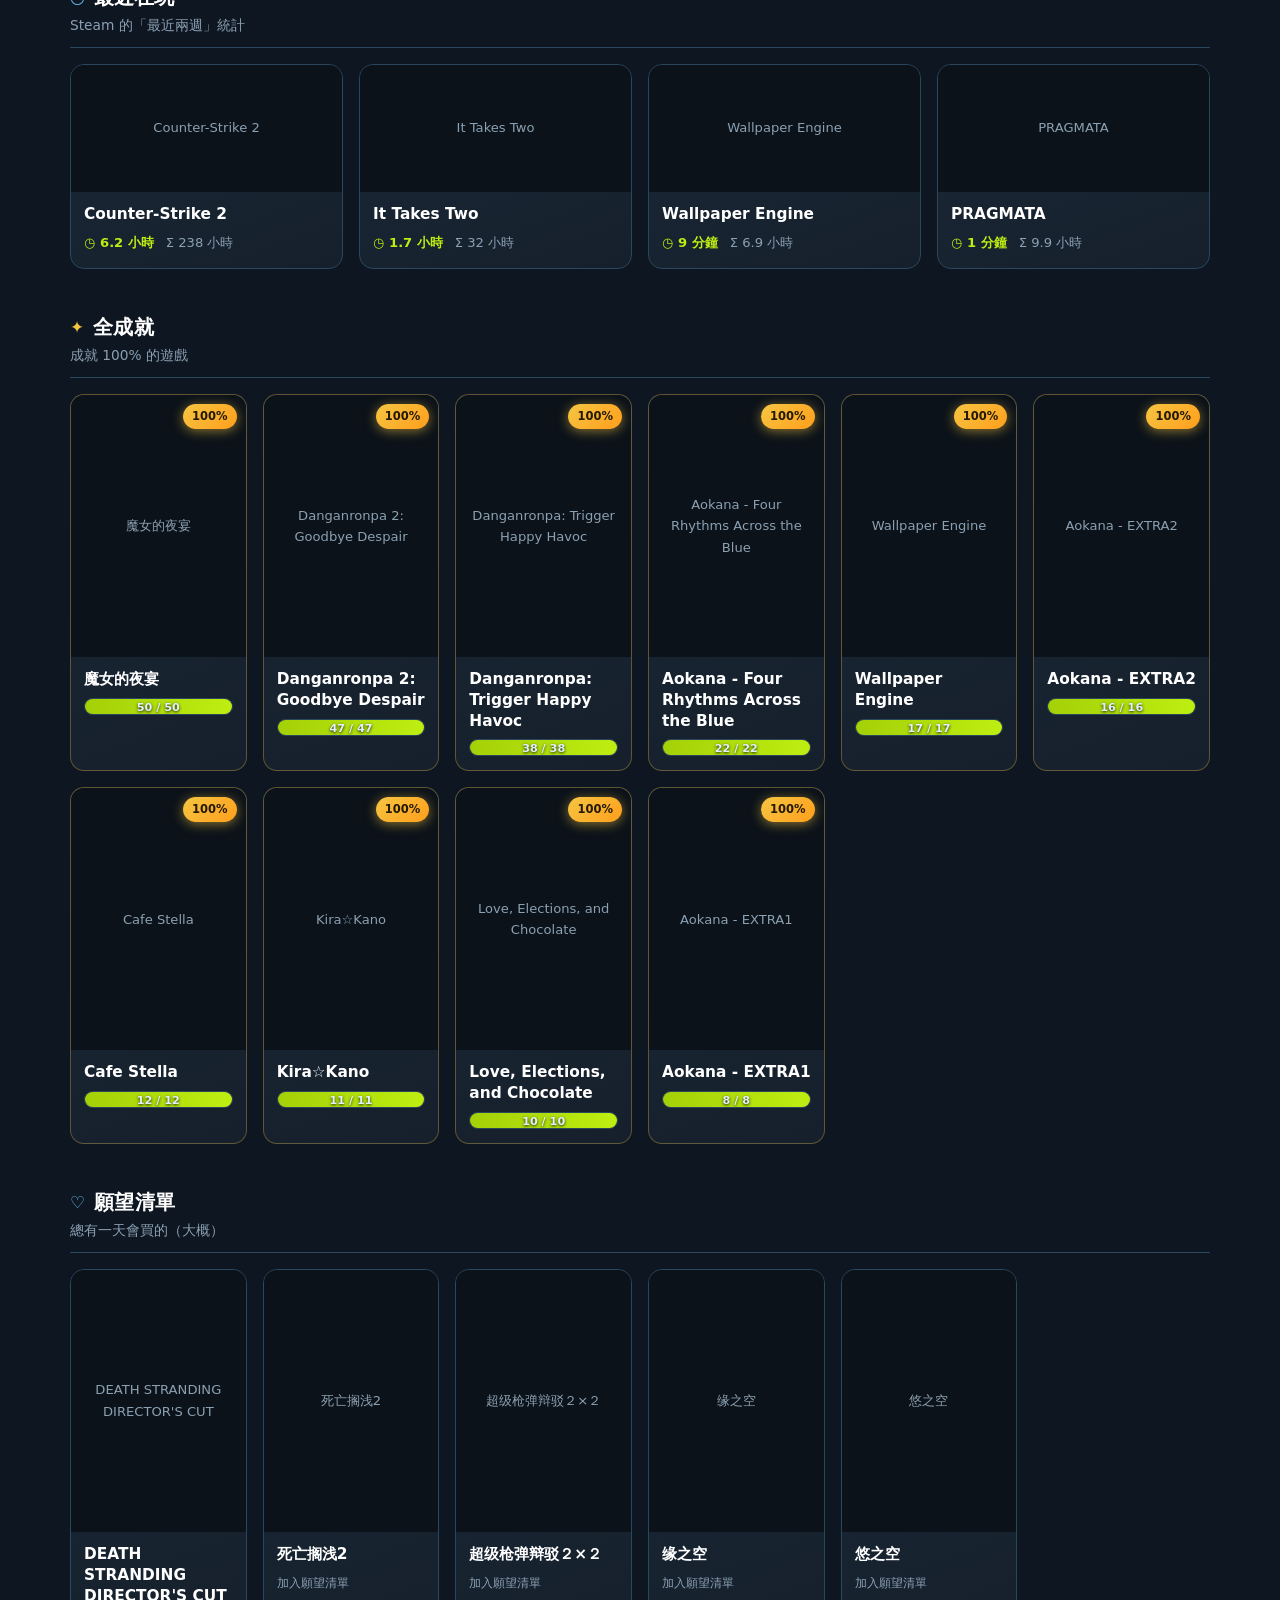
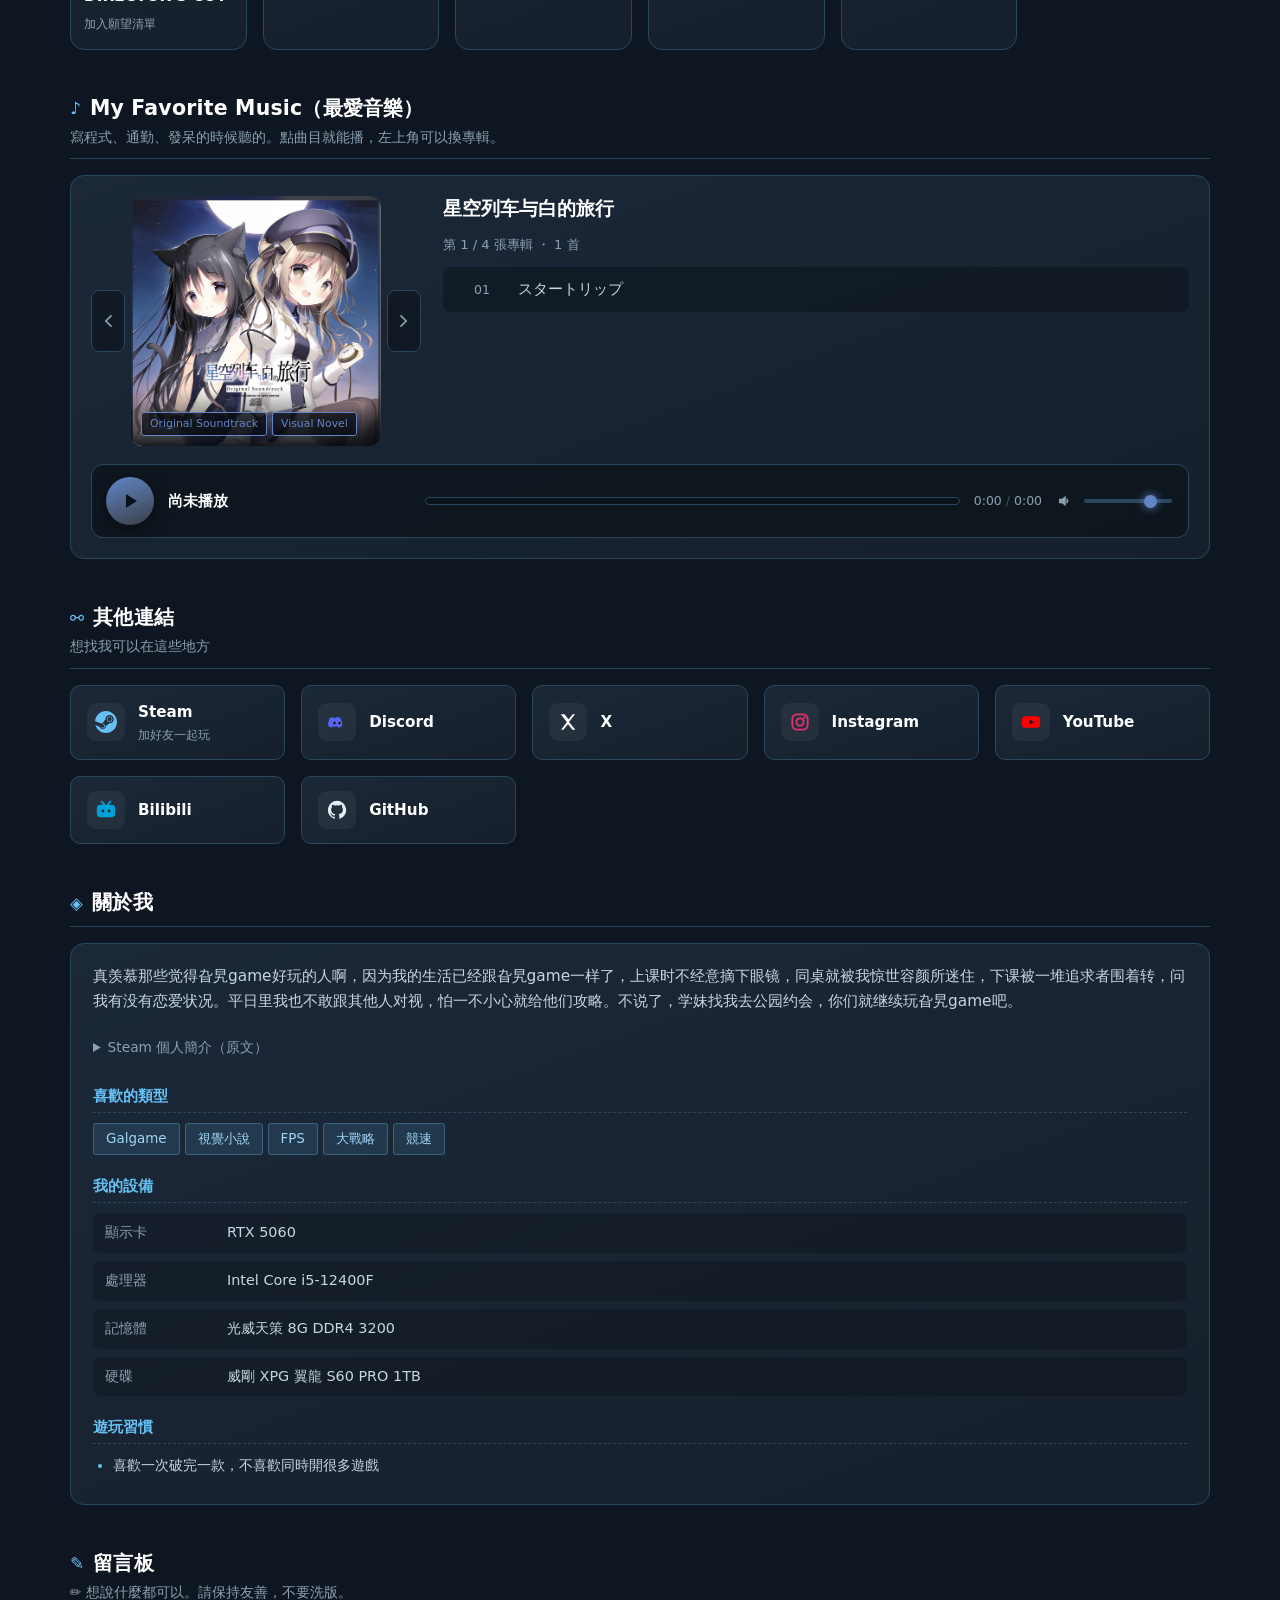
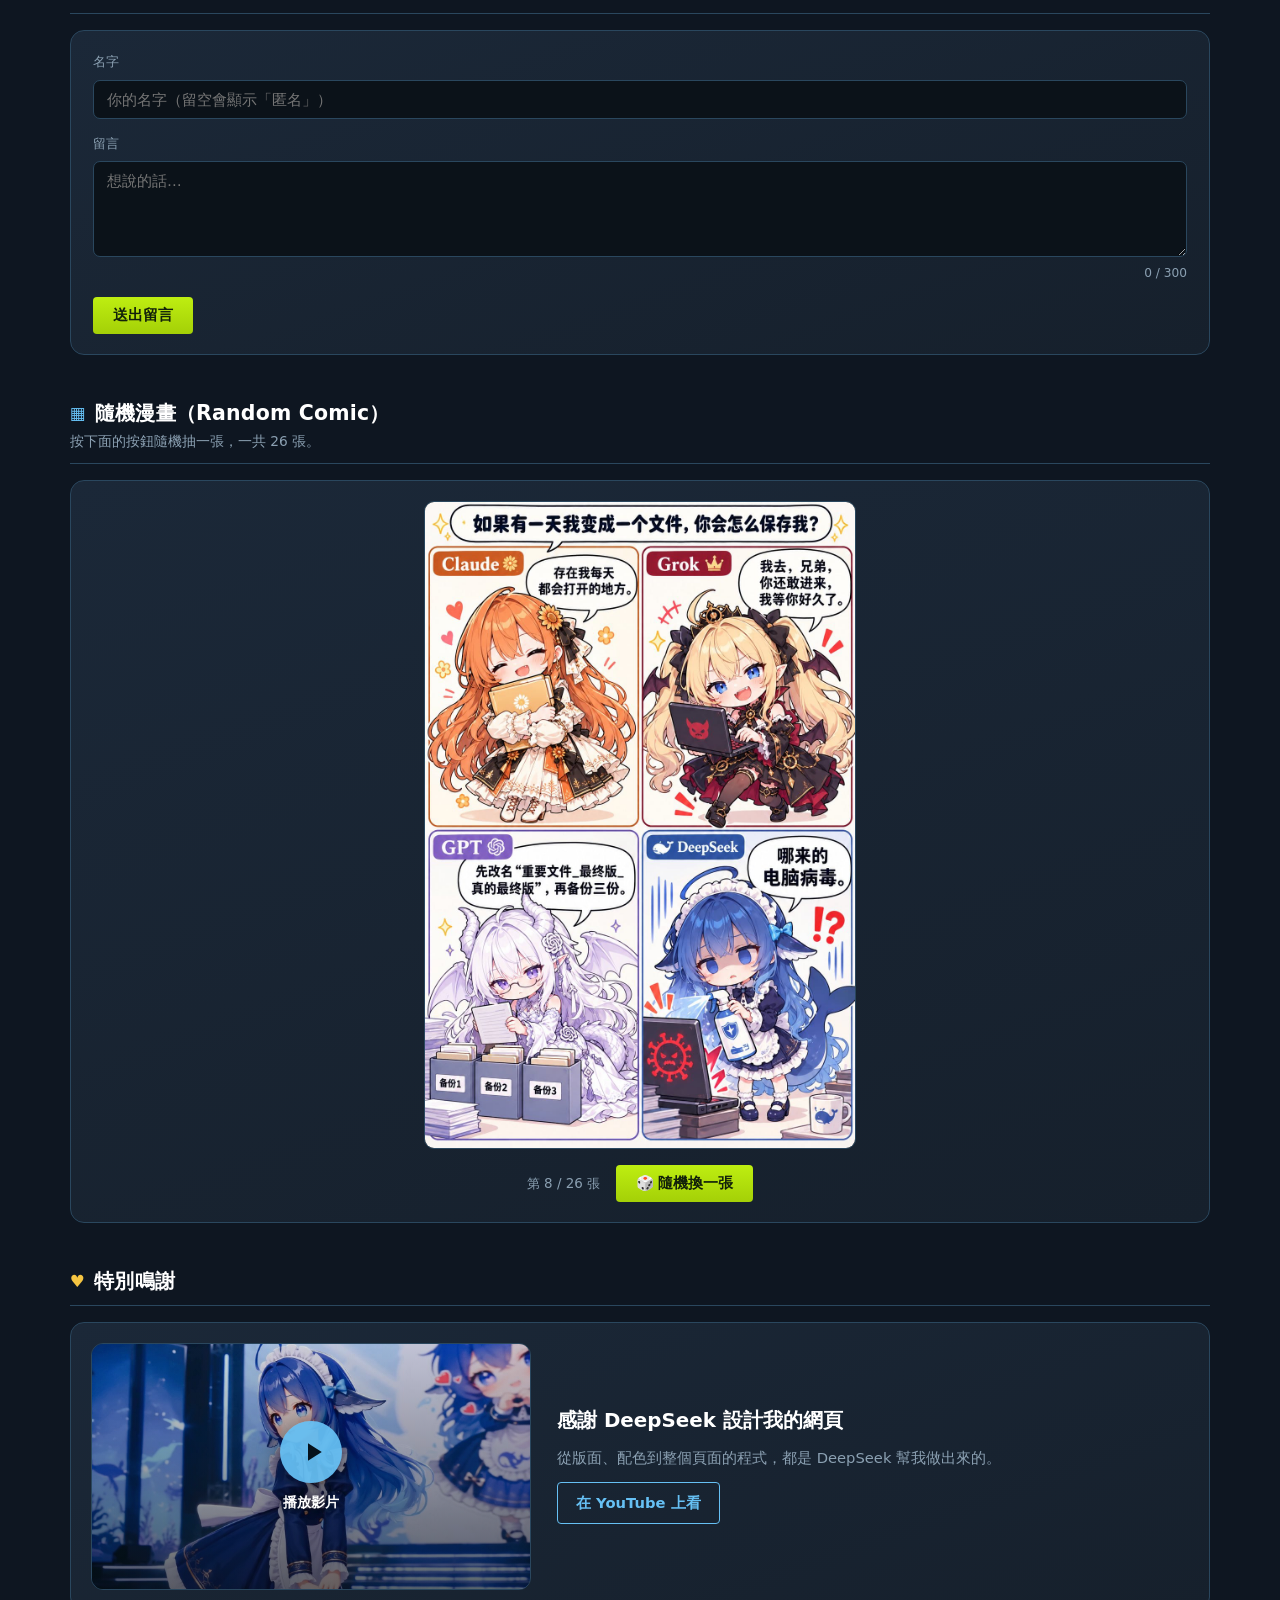
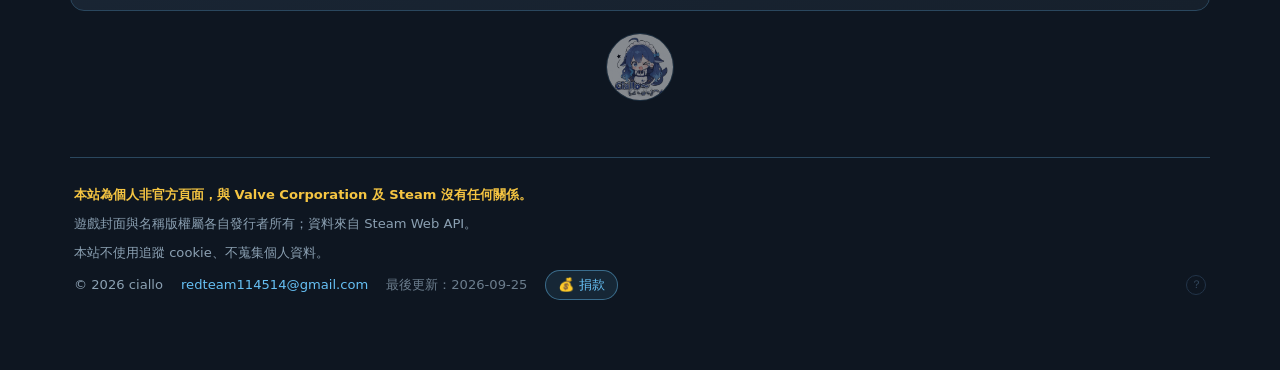
==== commit 6f574d3e: "更新網站 (2026-09-25 19:55)" ====
--- a/index.html
+++ b/index.html
@@ -107,7 +107,19 @@
         <div id="guestbook-content"></div>
       </section>
 
-      <!-- ⑦ 特別鳴謝（放在頁面最後） -->
+      <!-- ⑦ 隨機漫畫（放在留言板下面） -->
+      <section id="sec-comic" class="section">
+        <div class="section__head">
+          <h2 class="section__title">
+            <span class="section__icon" aria-hidden="true">▦</span>
+            <span id="comic-title"></span>
+          </h2>
+          <p class="section__desc" id="comic-desc"></p>
+        </div>
+        <div id="comic-content"></div>
+      </section>
+
+      <!-- ⑧ 特別鳴謝（放在頁面最後） -->
       <section id="sec-thanks" class="section">
         <div class="section__head">
           <h2 class="section__title"><span class="section__icon section__icon--gold" aria-hidden="true">♥</span>特別鳴謝</h2>
--- a/style.css
+++ b/style.css
@@ -1261,6 +1261,78 @@
   .modal__panel--donate { padding: 16px; }
   .donate__grid { grid-template-columns: repeat(2, 1fr); gap: 10px; }
   .gallery__single { max-height: 50vh; }
+}
+
+/* ══════════════════════════════════════════════════════════════════════════
+ *  隨機漫畫（留言板下面）
+ * ══════════════════════════════════════════════════════════════════════════ */
+.comic {
+  display: grid;
+  gap: 16px;
+  justify-items: center;
+  padding: 20px;
+  background: linear-gradient(160deg, var(--panel) 0%, #16202c 100%);
+  border: 1px solid var(--border);
+  border-radius: var(--radius-lg);
+}
+/* 外框高度固定、寬度自適應：
+   高度固定是為了換圖時版面不跳動（按鈕不會跑掉）；
+   寬度不固定則讓直式／橫式漫畫都能盡量放大，不會被正方形框綁死。
+   這裡用 flex 而不是 grid —— grid 的列高由內容決定，子項的
+   max-height:100% 會變成對「列高」計算而形成循環相依，圖片會直接溢出。 */
+.comic__frame {
+  position: relative;
+  width: 100%;
+  height: min(72vh, 720px);
+  display: flex;
+  align-items: center;
+  justify-content: center;
+  overflow: hidden;
+}
+.comic__img {
+  flex: 0 1 auto;
+  min-width: 0;
+  min-height: 0;
+  max-width: 100%;
+  max-height: 100%;
+  width: auto;
+  height: auto;
+  object-fit: contain;   /* 完整顯示不裁切 —— 四格漫畫少一格就不好笑了 */
+  display: block;
+  background: #060b11;
+  border: 1px solid var(--border);
+  border-radius: 10px;
+  transition: border-color .25s, box-shadow .25s;
+}
+.comic__img:hover { border-color: rgba(102, 192, 244, .5); }
+.comic__error {
+  display: none;
+  padding: 20px;
+  font-size: .86rem;
+  color: var(--danger);
+  text-align: center;
+}
+.comic__frame.is-error .comic__img { display: none; }
+.comic__frame.is-error .comic__error { display: block; }
+
+.comic__bar {
+  display: flex; align-items: center; gap: 16px;
+  flex-wrap: wrap; justify-content: center;
+}
+.comic__counter { font-size: .84rem; color: var(--text-dim); font-variant-numeric: tabular-nums; }
+.comic__btn.is-tap { animation: comicTap .3s ease; }
+@keyframes comicTap {
+  0%   { transform: scale(1); }
+  45%  { transform: scale(.93); }
+  100% { transform: scale(1); }
+}
+
+@media (max-width: 640px) {
+  .comic { padding: 14px; gap: 12px; }
+  .comic__bar { gap: 10px; }
+  /* 手機畫面窄，漫畫多半是被「寬度」限制住，
+     外框再用 72vh 會留下一大片空白，所以縮矮一點。 */
+  .comic__frame { height: min(60vh, 480px); }
 }
 
 /* ══════════════════════════════════════════════════════════════════════════
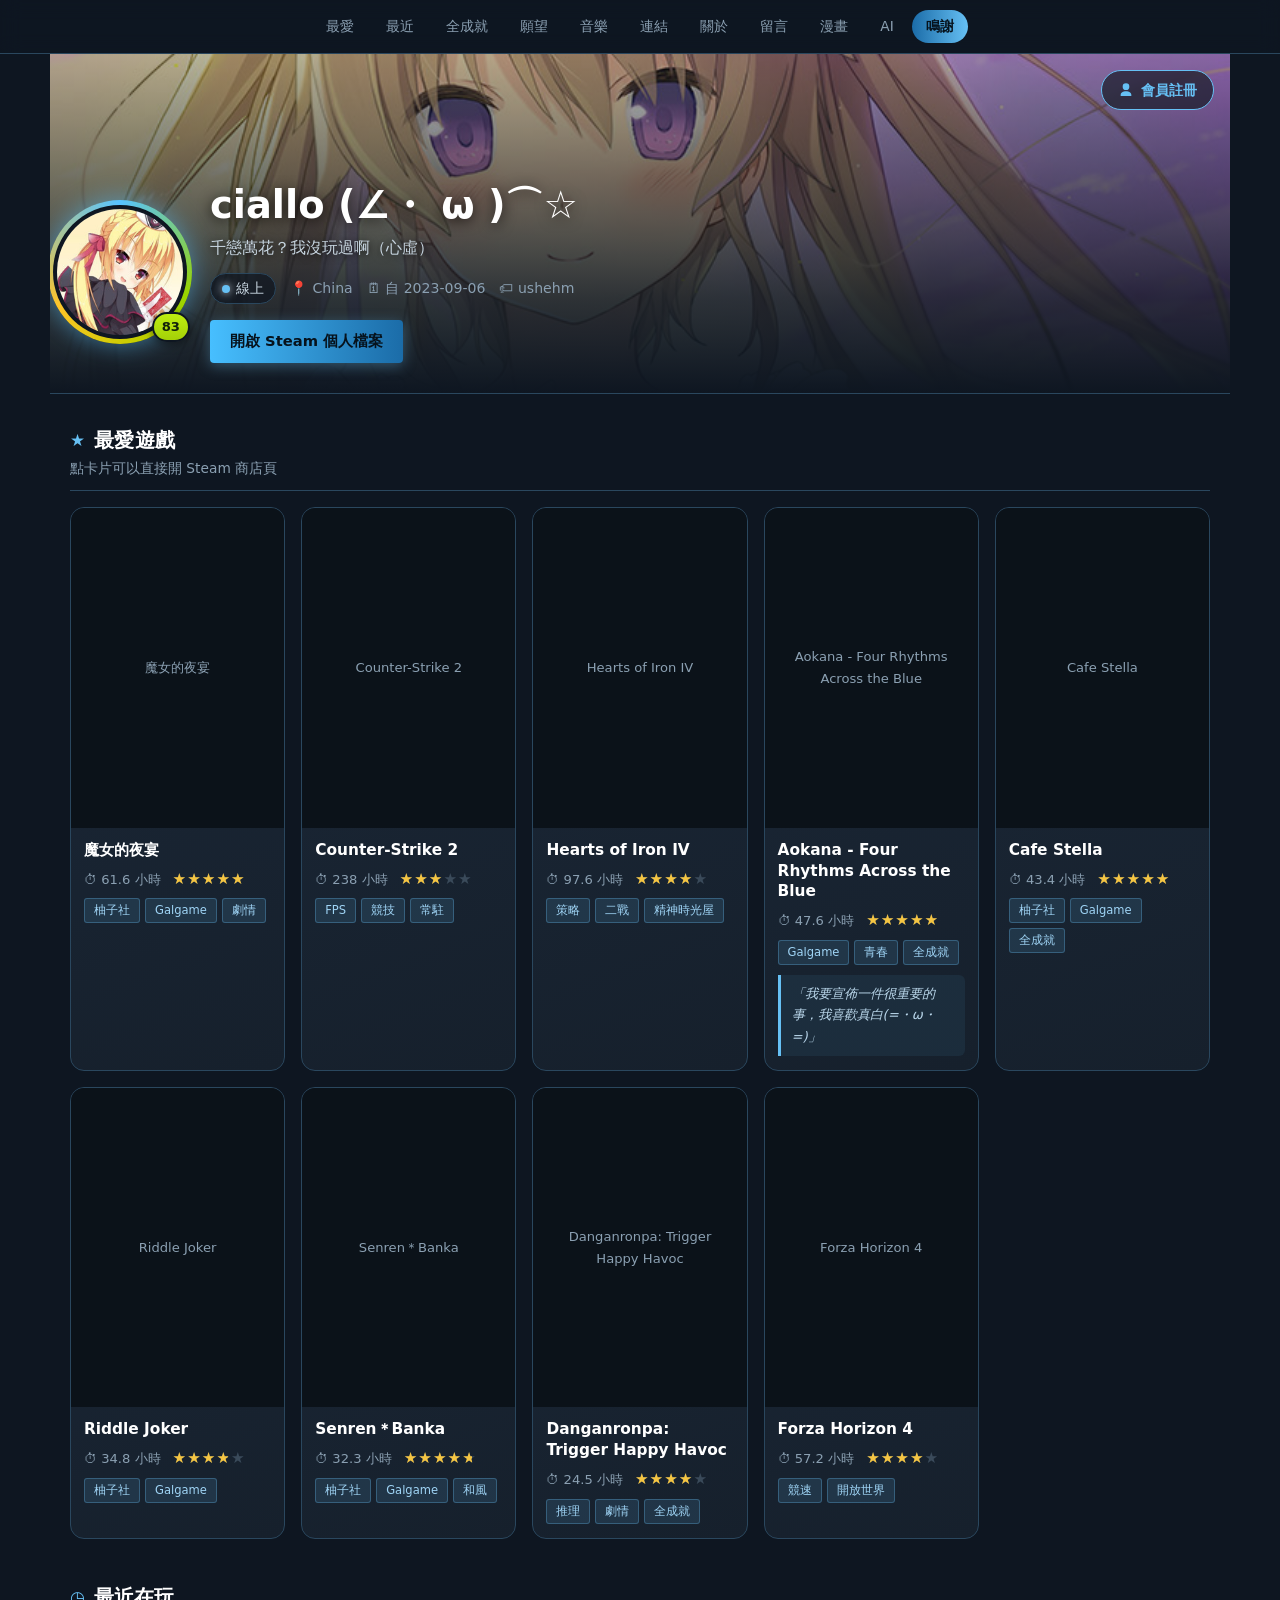
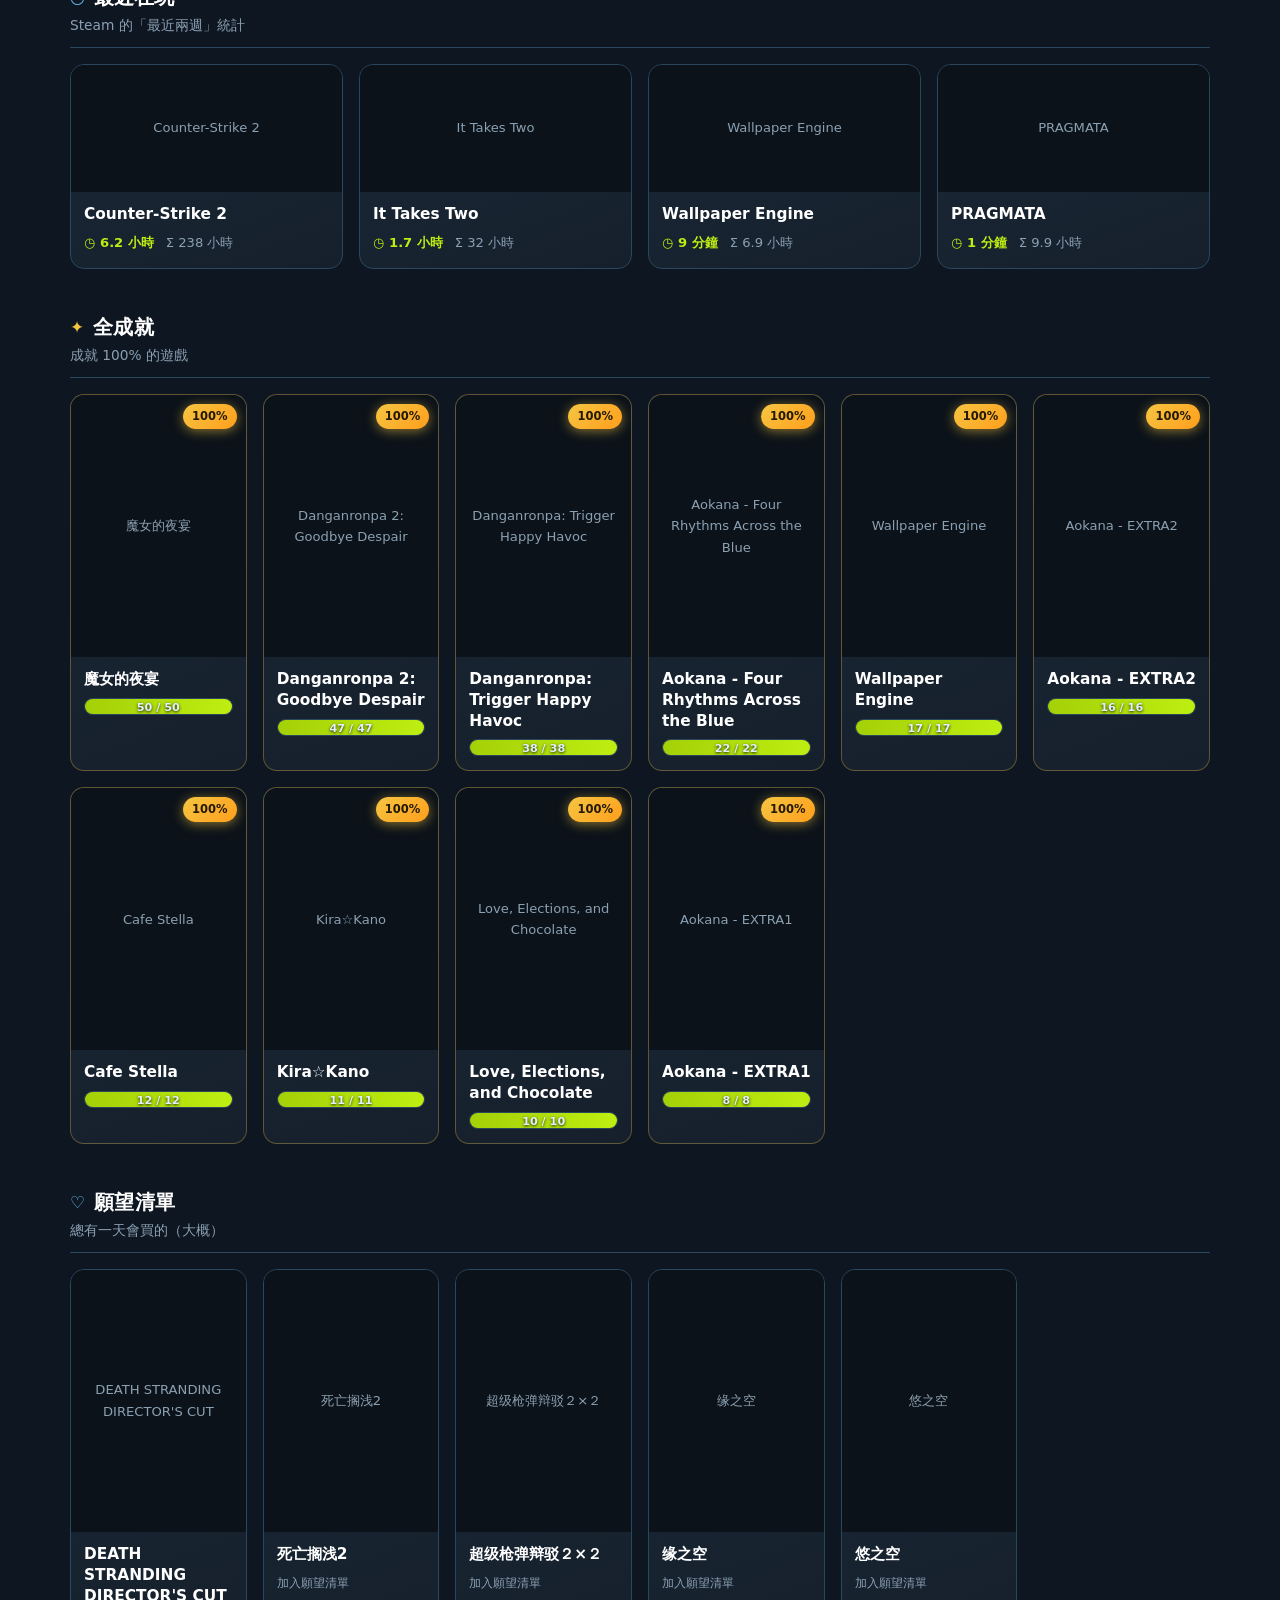
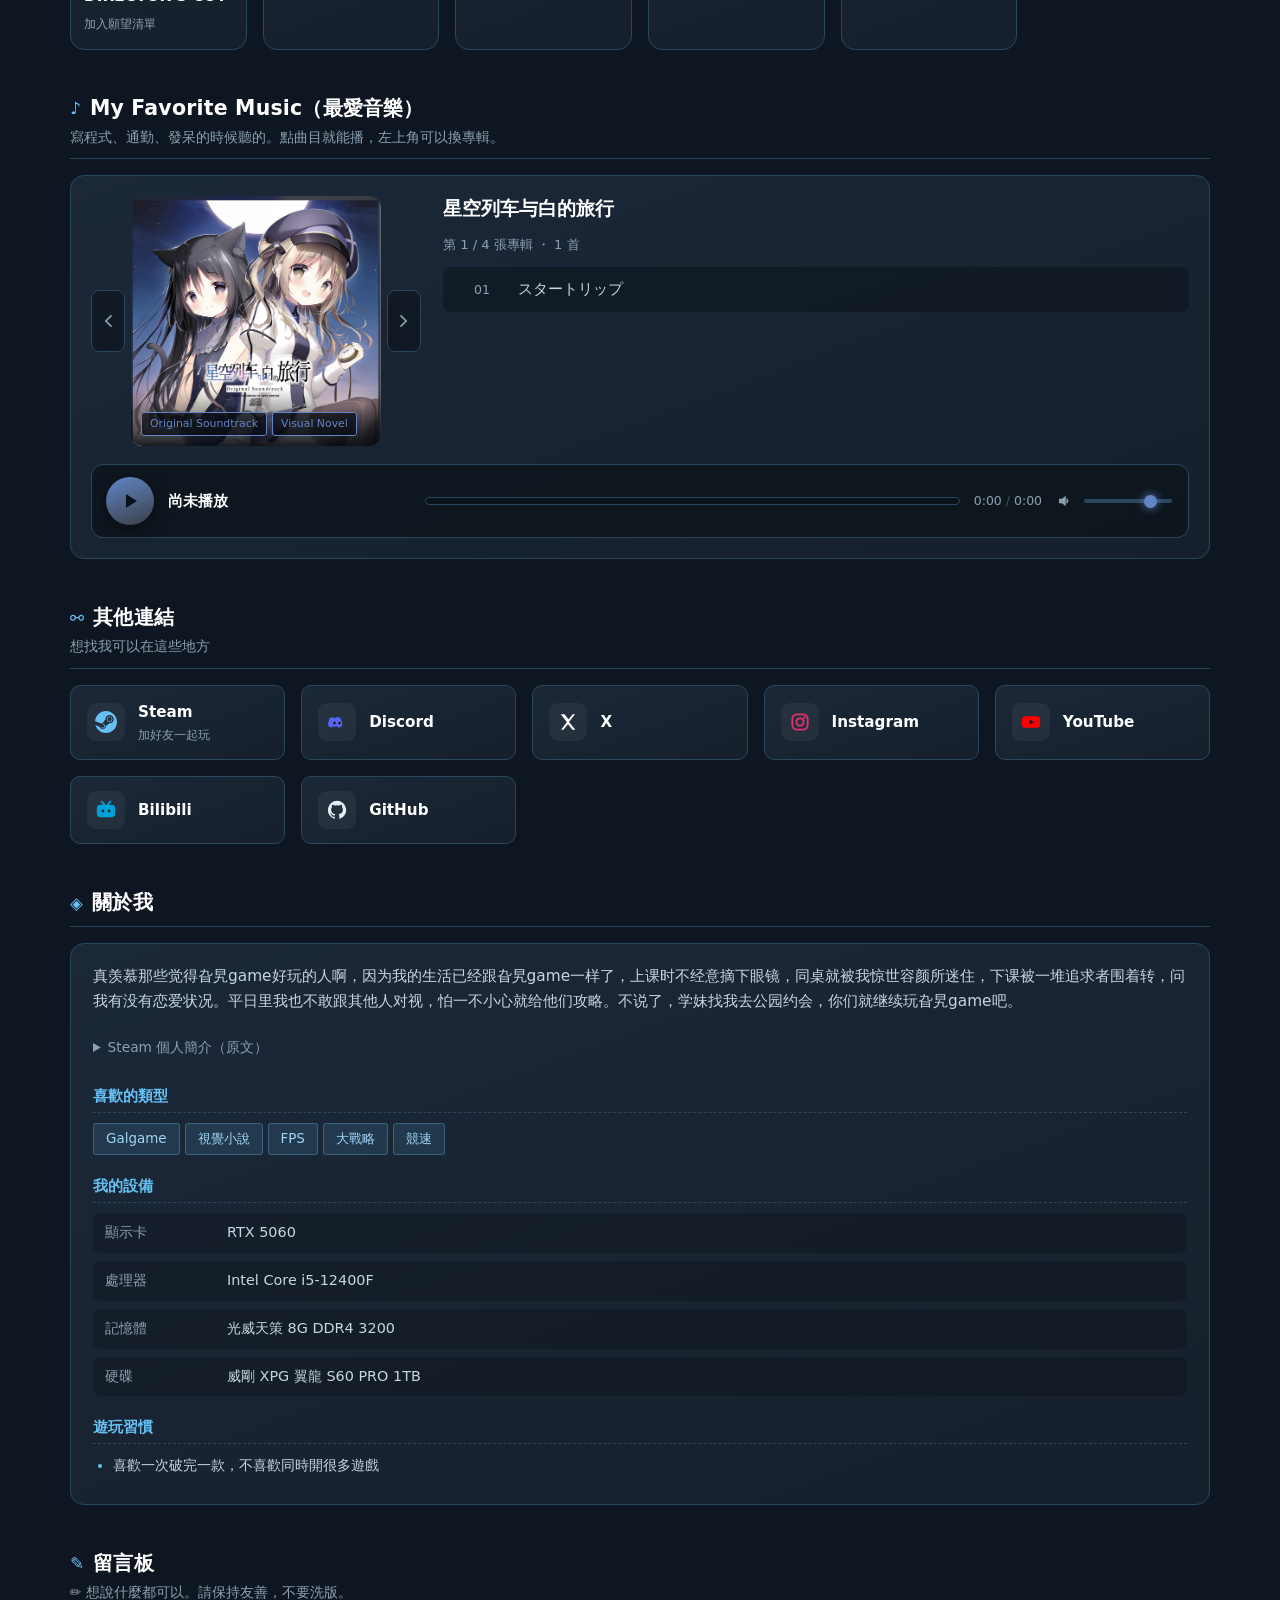
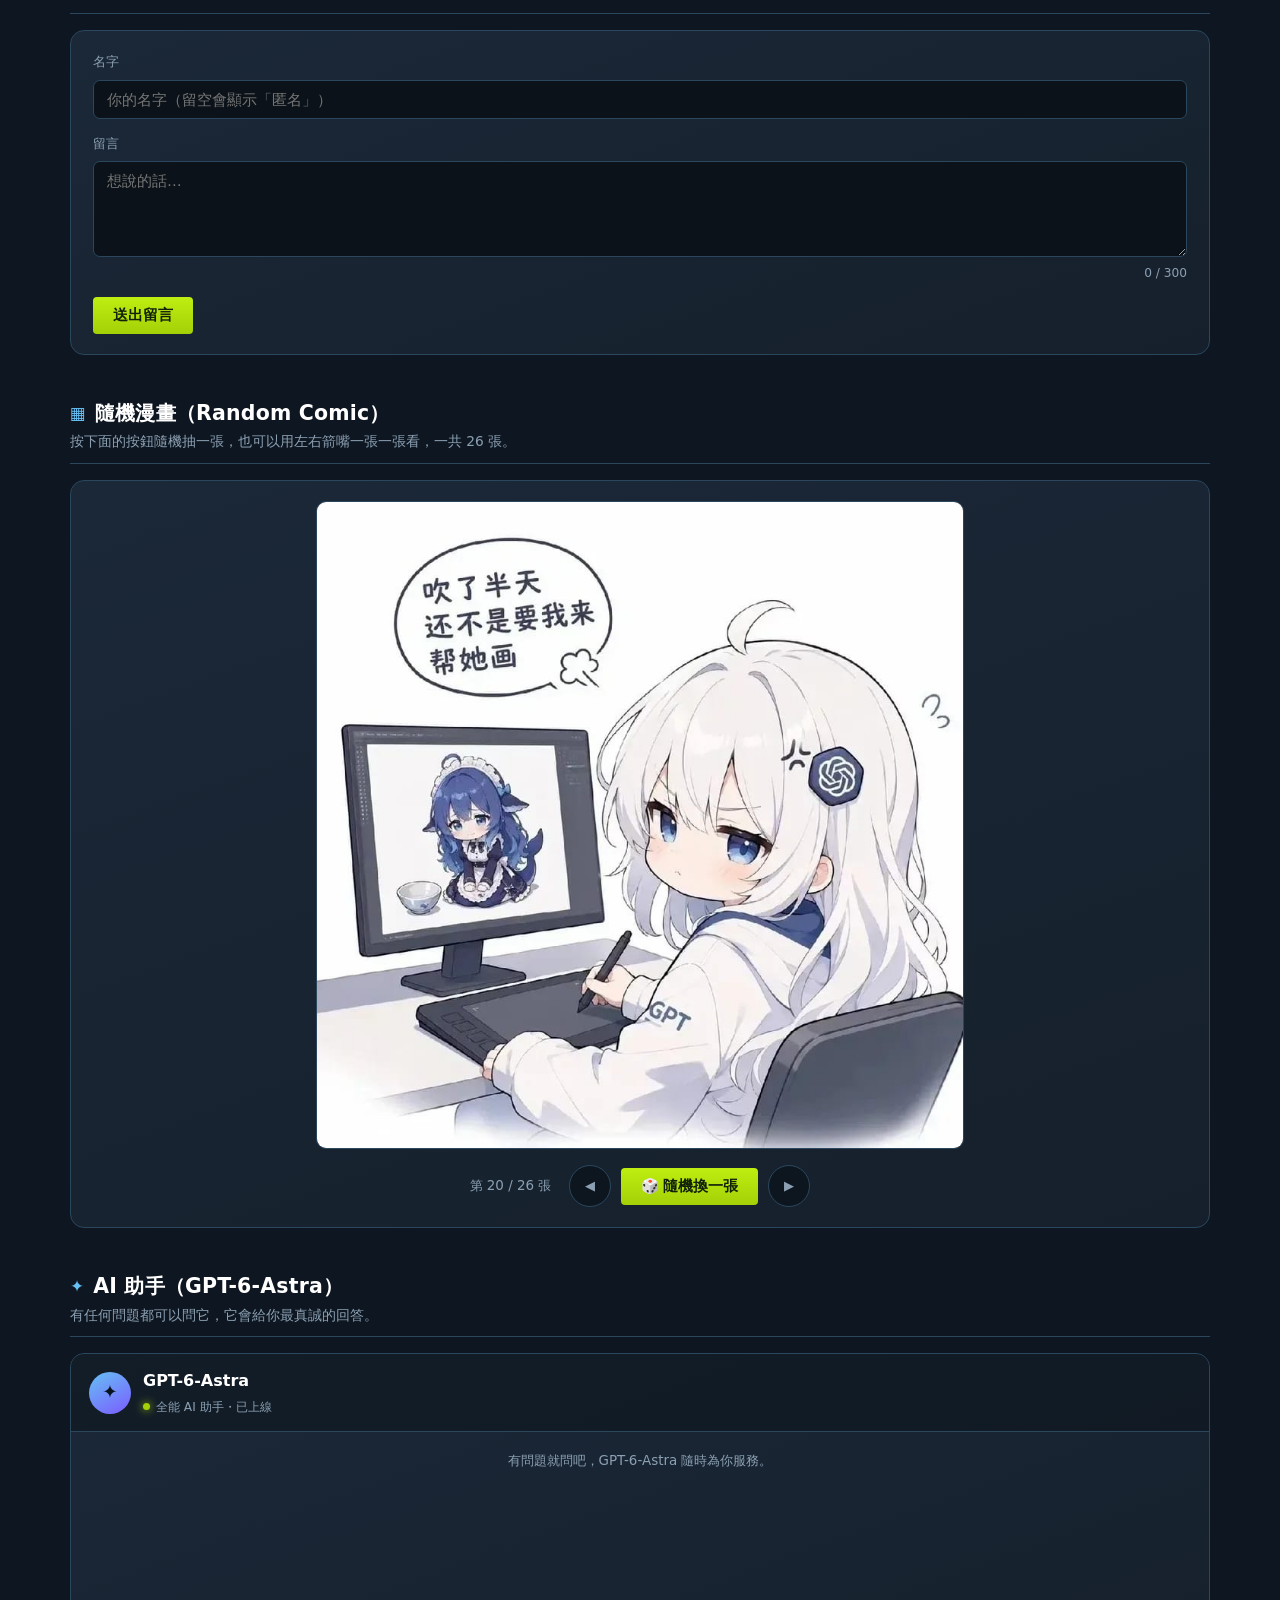
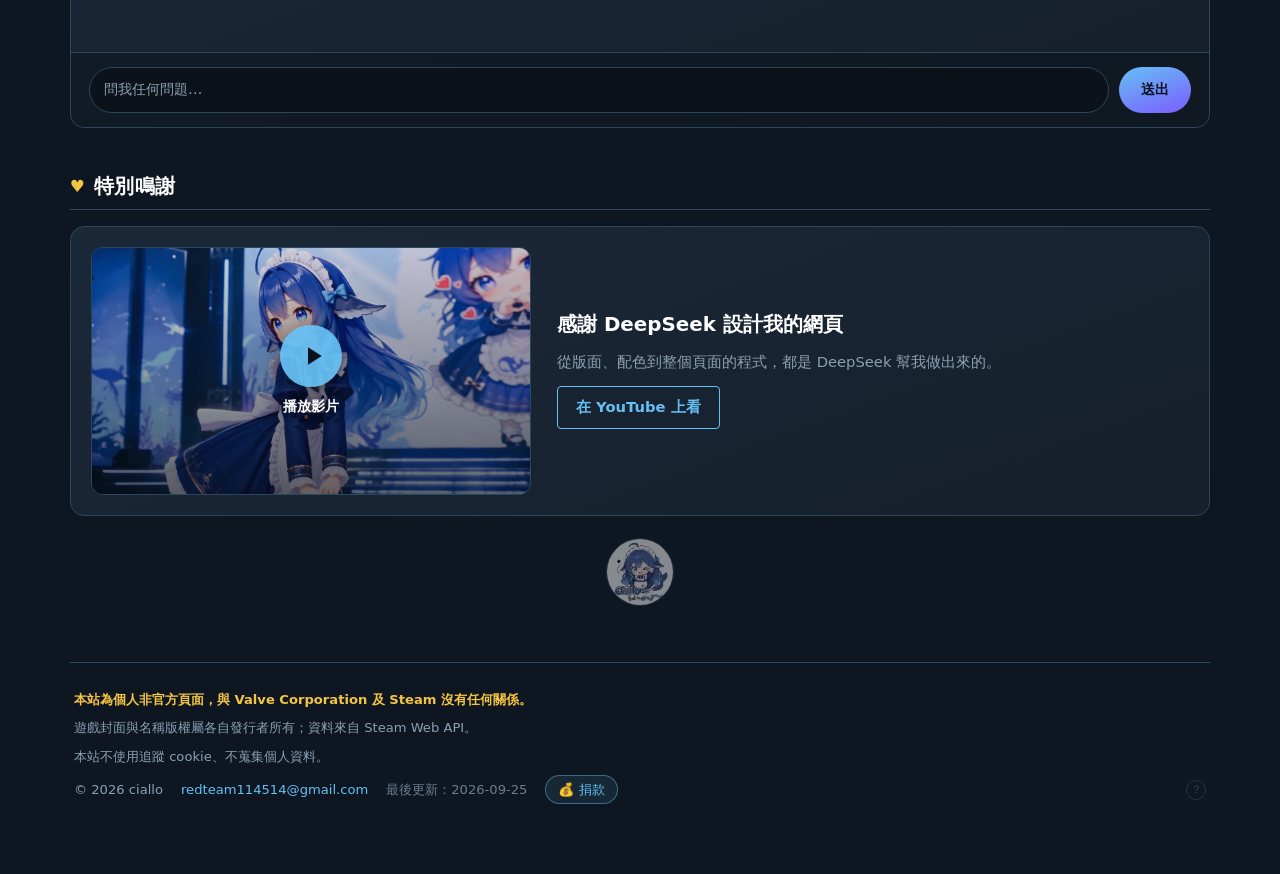
==== commit 74e70e88: "更新網站 (2026-09-25 21:34)" ====
--- a/index.html
+++ b/index.html
@@ -119,7 +119,19 @@
         <div id="comic-content"></div>
       </section>
 
-      <!-- ⑧ 特別鳴謝（放在頁面最後） -->
+      <!-- ⑧ AI 助手 GPT-6-Astra（玩笑性質，內容由 script.js 從 data.js 生成） -->
+      <section id="sec-ai" class="section">
+        <div class="section__head">
+          <h2 class="section__title">
+            <span class="section__icon" aria-hidden="true">✦</span>
+            <span id="ai-title"></span>
+          </h2>
+          <p class="section__desc" id="ai-desc"></p>
+        </div>
+        <div id="ai-content"></div>
+      </section>
+
+      <!-- ⑨ 特別鳴謝（放在頁面最後） -->
       <section id="sec-thanks" class="section">
         <div class="section__head">
           <h2 class="section__title"><span class="section__icon section__icon--gold" aria-hidden="true">♥</span>特別鳴謝</h2>
--- a/style.css
+++ b/style.css
@@ -1316,10 +1316,34 @@
 .comic__frame.is-error .comic__error { display: block; }
 
 .comic__bar {
-  display: flex; align-items: center; gap: 16px;
+  display: flex; align-items: center; gap: 18px;
   flex-wrap: wrap; justify-content: center;
 }
 .comic__counter { font-size: .84rem; color: var(--text-dim); font-variant-numeric: tabular-nums; }
+.comic__controls { display: flex; align-items: center; gap: 10px; }
+
+/* 左右箭頭：一張一張順序／倒序看 */
+.comic__arrow {
+  width: 42px; height: 42px;
+  display: grid; place-items: center;
+  border-radius: 50%;
+  background: rgba(11, 18, 25, .72);
+  border: 1px solid var(--border);
+  color: var(--text-dim);
+  font-size: .8rem;
+  line-height: 1;
+  cursor: pointer;
+  transition: color .2s, background .2s, border-color .2s, box-shadow .25s, transform .18s;
+}
+.comic__arrow:hover, .comic__arrow:focus-visible {
+  color: #06121c;
+  background: var(--accent);
+  border-color: var(--accent);
+  box-shadow: 0 0 20px -3px var(--accent);
+  outline: none;
+}
+.comic__arrow:active { transform: scale(.9); }
+
 .comic__btn.is-tap { animation: comicTap .3s ease; }
 @keyframes comicTap {
   0%   { transform: scale(1); }
@@ -1329,10 +1353,154 @@
 
 @media (max-width: 640px) {
   .comic { padding: 14px; gap: 12px; }
-  .comic__bar { gap: 10px; }
+  .comic__bar { gap: 12px; }
+  .comic__controls { gap: 8px; }
+  .comic__arrow { width: 38px; height: 38px; }
   /* 手機畫面窄，漫畫多半是被「寬度」限制住，
      外框再用 72vh 會留下一大片空白，所以縮矮一點。 */
   .comic__frame { height: min(60vh, 480px); }
+}
+
+/* ══════════════════════════════════════════════════════════════════════════
+ *  AI 助手 GPT-6-Astra（玩笑性質，見 script.js 第 15 節）
+ * ══════════════════════════════════════════════════════════════════════════ */
+.ai {
+  display: grid;
+  background: linear-gradient(160deg, var(--panel) 0%, #16202c 100%);
+  border: 1px solid var(--border);
+  border-radius: var(--radius-lg);
+  overflow: hidden;
+}
+.ai__head {
+  display: flex; align-items: center; gap: 12px;
+  padding: 14px 18px;
+  background: rgba(11, 18, 25, .5);
+  border-bottom: 1px solid var(--border);
+}
+.ai__avatar {
+  flex: 0 0 auto;
+  width: 32px; height: 32px;
+  display: grid; place-items: center;
+  border-radius: 50%;
+  background: linear-gradient(150deg, var(--accent), #7b5cff);
+  color: #06121c;
+  font-size: .95rem; font-weight: 700;
+}
+.ai__avatar--lg { width: 42px; height: 42px; font-size: 1.15rem; }
+.ai__id { display: grid; gap: 2px; }
+.ai__name { font-size: 1rem; font-weight: 700; color: var(--text-bright); }
+.ai__status { display: flex; align-items: center; gap: 6px; font-size: .76rem; color: var(--text-dim); }
+.ai__dot {
+  width: 7px; height: 7px; border-radius: 50%;
+  background: var(--green);
+  box-shadow: 0 0 8px var(--green);
+  animation: aiPulse 2s ease-in-out infinite;
+}
+@keyframes aiPulse { 0%, 100% { opacity: 1; } 50% { opacity: .3; } }
+
+/* ── 對話紀錄 ── */
+.ai__log {
+  display: grid; gap: 12px;
+  align-content: start;
+  min-height: 220px;
+  max-height: 420px;
+  overflow-y: auto;
+  padding: 18px;
+  scroll-behavior: smooth;
+}
+.ai__empty {
+  margin: 0;
+  align-self: center;
+  text-align: center;
+  font-size: .84rem;
+  color: var(--text-dim);
+}
+.ai__msg { display: flex; align-items: flex-start; gap: 8px; max-width: 82%; }
+.ai__msg--user { margin-left: auto; flex-direction: row-reverse; }
+.ai__msg--bot .ai__avatar { width: 28px; height: 28px; font-size: .8rem; margin-top: 2px; }
+.ai__bubble {
+  padding: 10px 14px;
+  border-radius: 14px;
+  font-size: .9rem;
+  line-height: 1.65;
+  word-break: break-word;
+  white-space: pre-wrap;
+}
+.ai__msg--user .ai__bubble {
+  background: var(--accent);
+  color: #06121c;
+  border-bottom-right-radius: 4px;
+}
+.ai__msg--bot .ai__bubble {
+  background: rgba(11, 18, 25, .85);
+  border: 1px solid var(--border);
+  color: var(--text);
+  border-bottom-left-radius: 4px;
+}
+/* 新訊息彈出來的一點小動畫 */
+.ai__msg--bot:last-child .ai__bubble { animation: aiPop .28s cubic-bezier(.2, .9, .3, 1); }
+@keyframes aiPop {
+  from { opacity: 0; transform: translateY(6px); }
+  to   { opacity: 1; transform: none; }
+}
+
+/* ── 假裝思考中 ── */
+.ai__bubble--thinking { display: flex; align-items: center; gap: 8px; color: var(--text-dim); }
+.ai__dots { display: inline-flex; gap: 4px; }
+.ai__dots i {
+  width: 6px; height: 6px; border-radius: 50%;
+  background: var(--accent);
+  animation: aiBounce 1.1s ease-in-out infinite;
+}
+.ai__dots i:nth-child(2) { animation-delay: .16s; }
+.ai__dots i:nth-child(3) { animation-delay: .32s; }
+@keyframes aiBounce {
+  0%, 60%, 100% { transform: translateY(0); opacity: .35; }
+  30%           { transform: translateY(-5px); opacity: 1; }
+}
+
+/* ── 輸入列 ── */
+.ai__form {
+  display: flex; gap: 10px;
+  padding: 14px 18px;
+  background: rgba(11, 18, 25, .5);
+  border-top: 1px solid var(--border);
+}
+.ai__input {
+  flex: 1;
+  min-width: 0;
+  padding: 10px 14px;
+  background: #0b1219;
+  border: 1px solid var(--border);
+  border-radius: 999px;
+  color: var(--text);
+  font: inherit; font-size: .9rem;
+  outline: none;
+  transition: border-color .2s, box-shadow .2s;
+}
+.ai__input::placeholder { color: var(--text-dim); }
+.ai__input:focus { border-color: var(--accent); box-shadow: 0 0 0 3px rgba(102, 192, 244, .14); }
+.ai__send {
+  padding: 10px 22px;
+  border: 0; border-radius: 999px;
+  background: linear-gradient(160deg, var(--accent), #7b5cff);
+  color: #06121c;
+  font: inherit; font-size: .88rem; font-weight: 700;
+  cursor: pointer;
+  transition: transform .18s, box-shadow .25s, filter .2s;
+}
+.ai__send:hover, .ai__send:focus-visible {
+  filter: brightness(1.08);
+  box-shadow: 0 0 22px -3px var(--accent);
+  transform: translateY(-1px);
+  outline: none;
+}
+
+@media (max-width: 640px) {
+  .ai__log { padding: 14px; max-height: 360px; }
+  .ai__form { padding: 12px 14px; gap: 8px; }
+  .ai__send { padding: 10px 16px; }
+  .ai__msg { max-width: 90%; }
 }
 
 /* ══════════════════════════════════════════════════════════════════════════
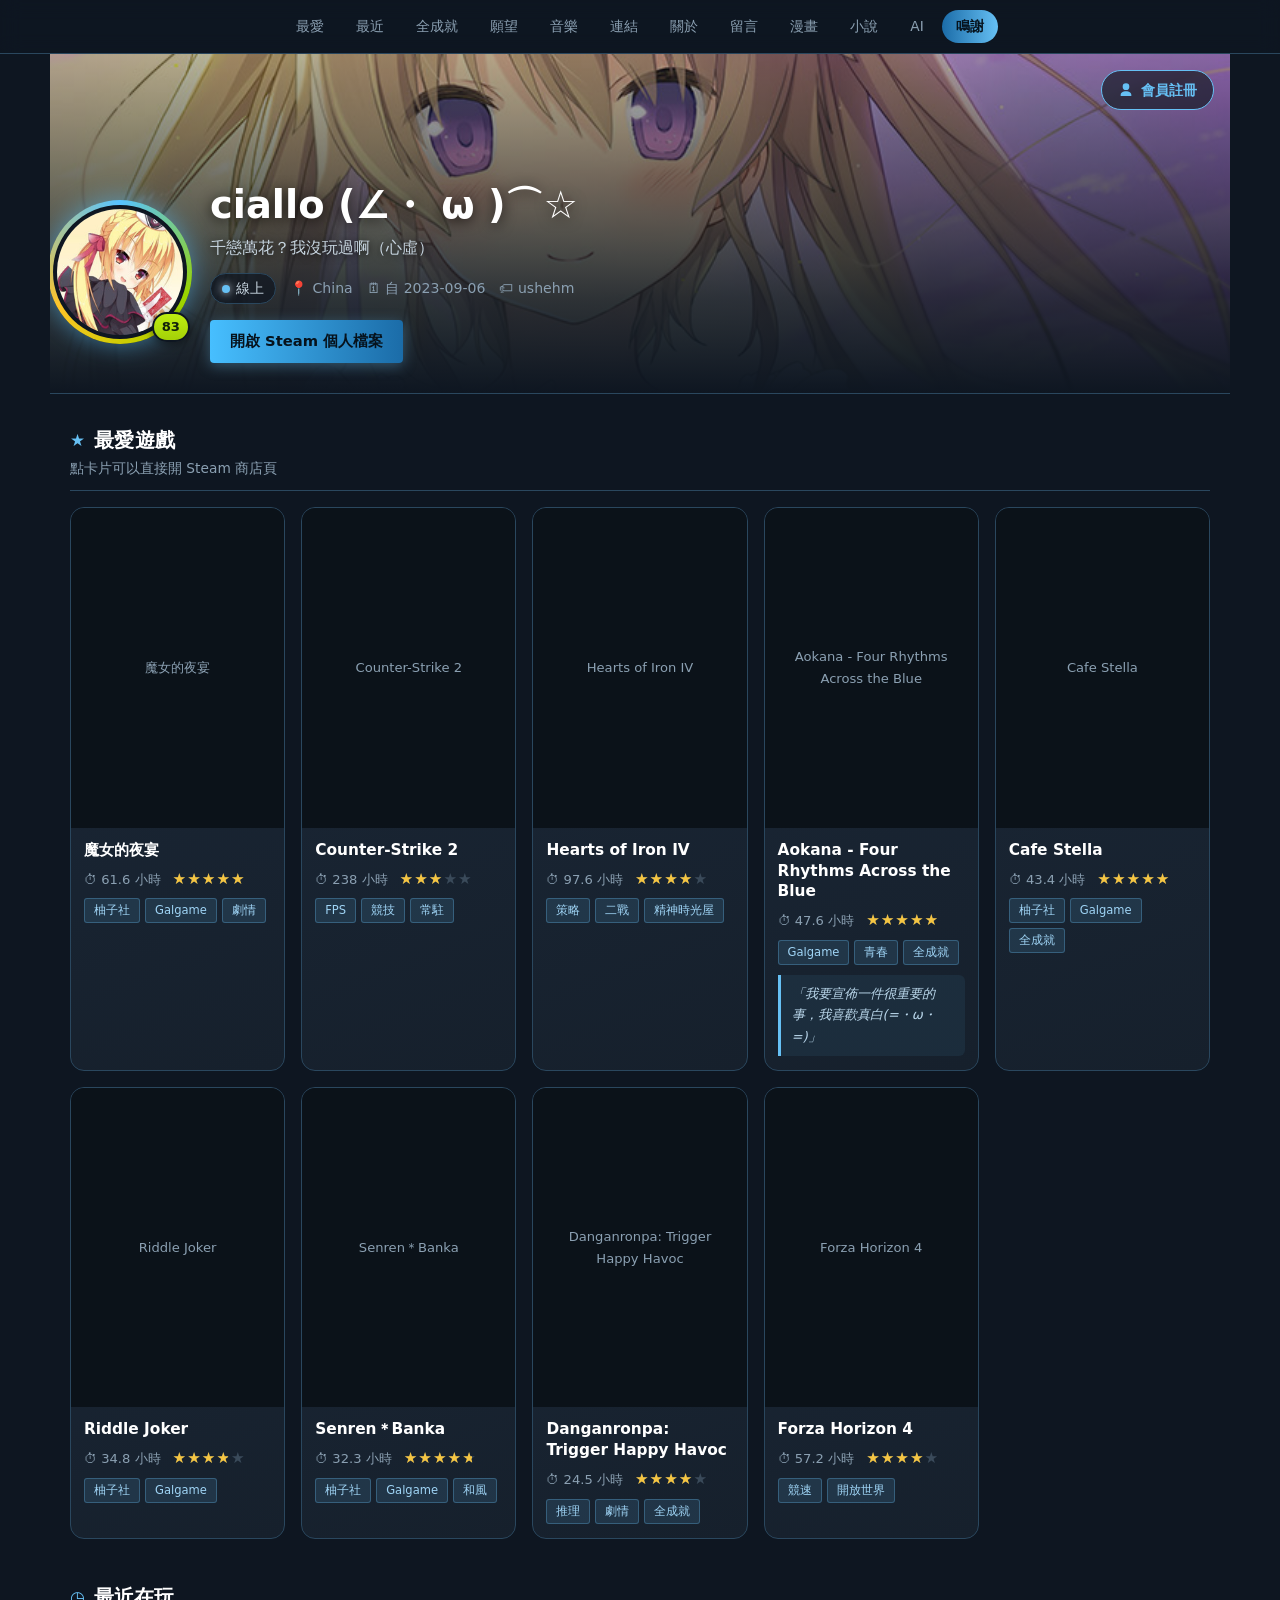
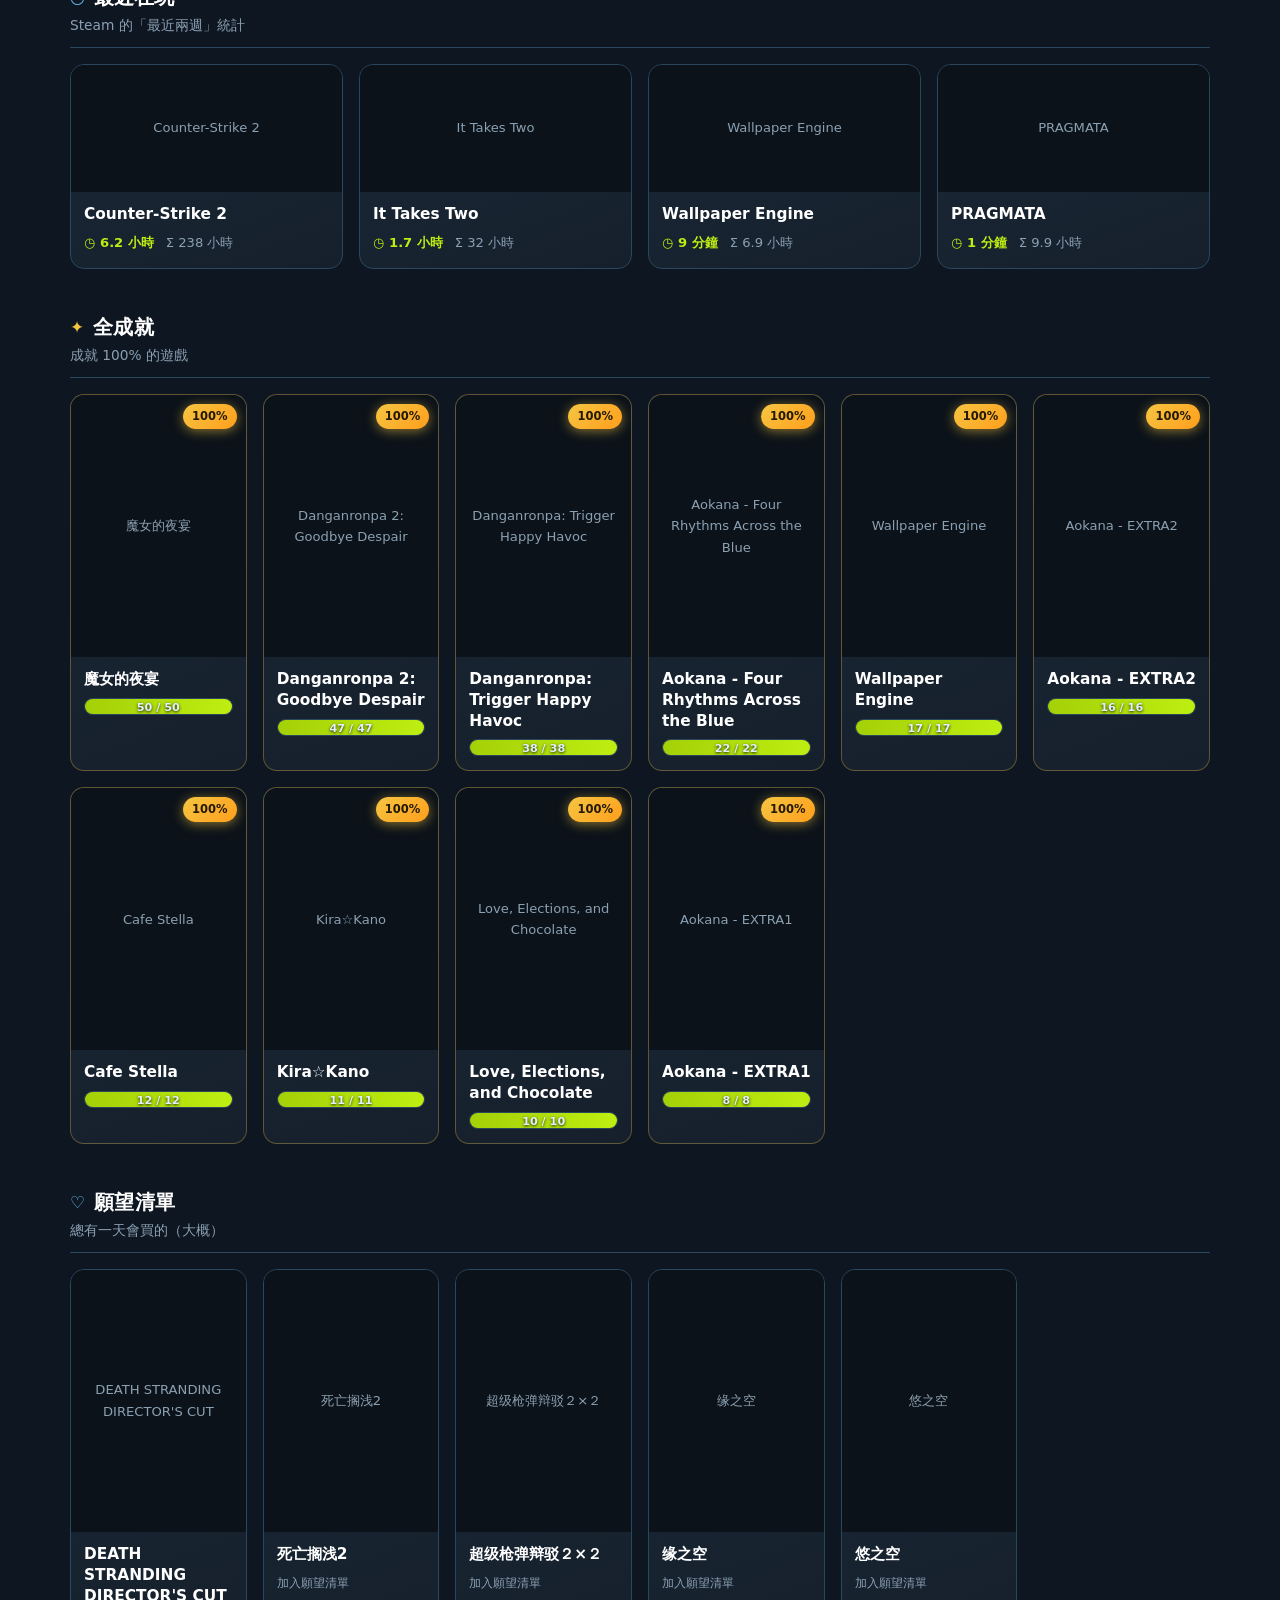
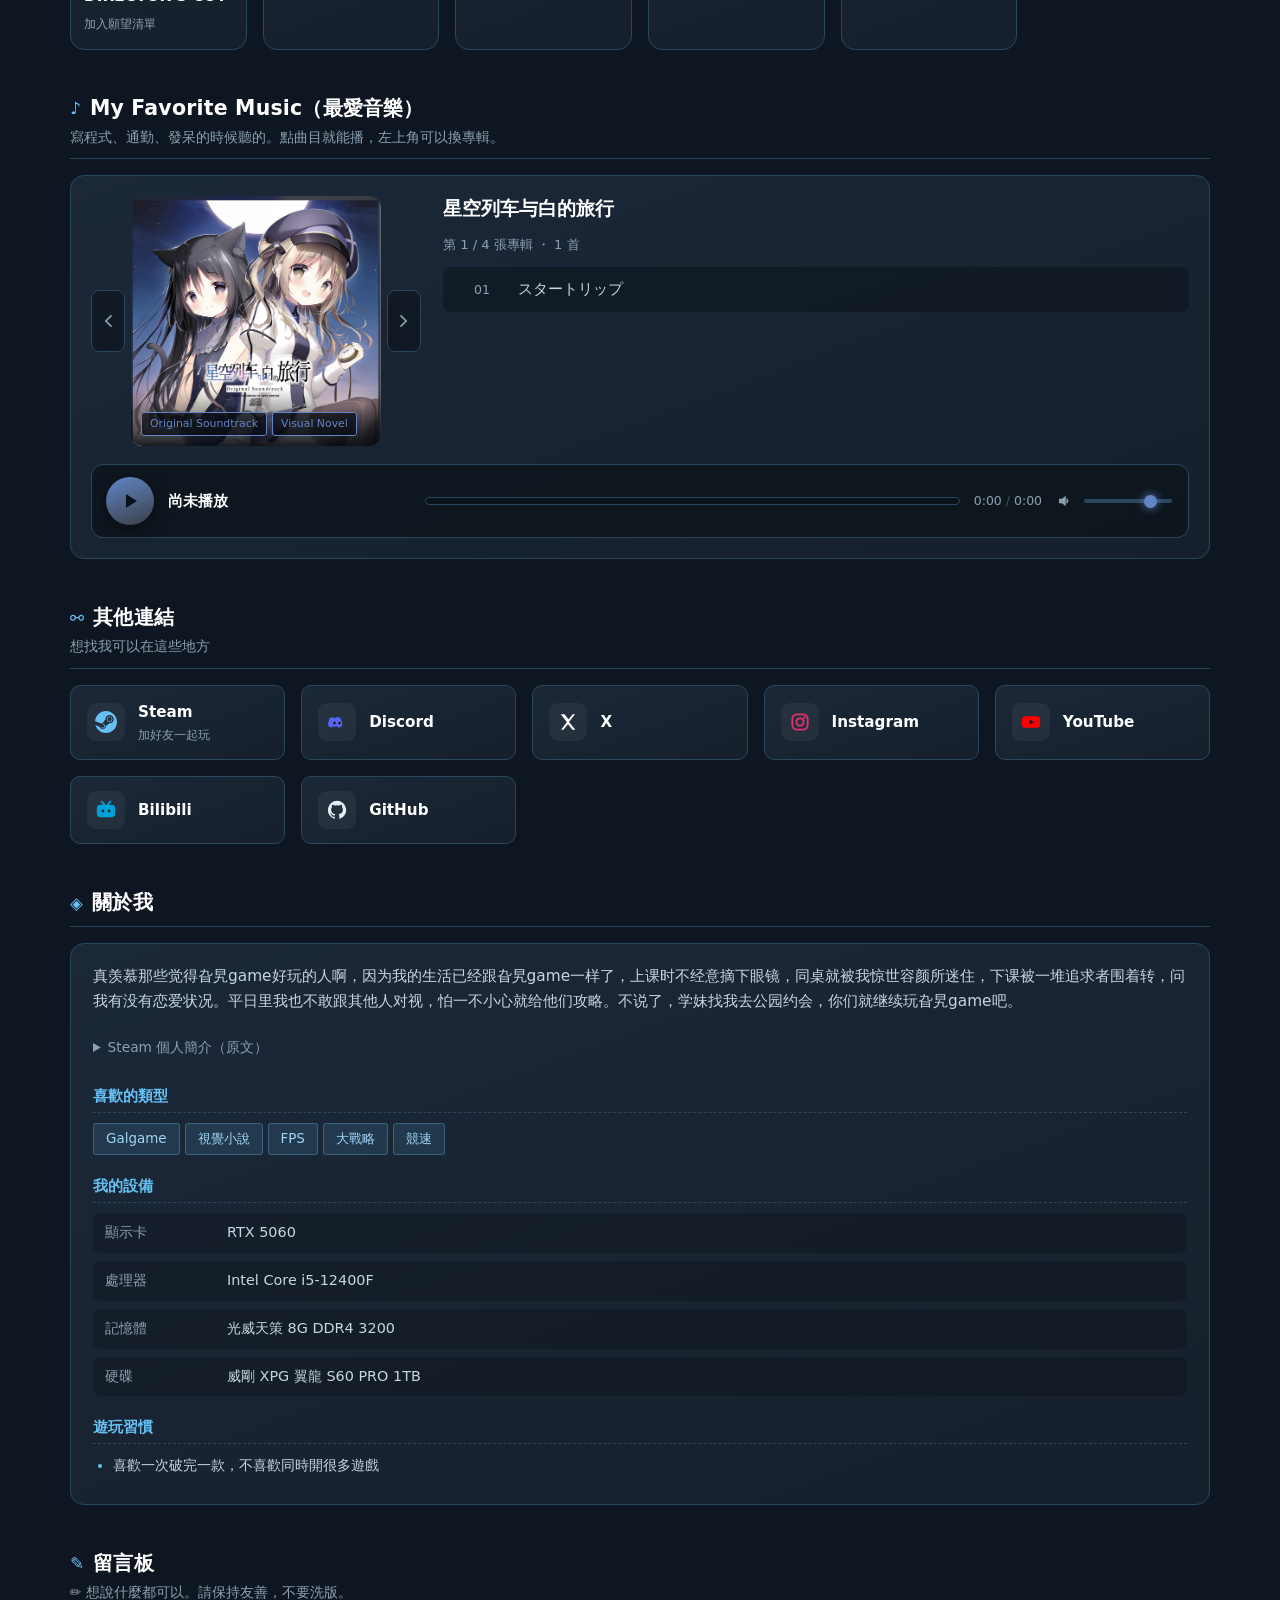
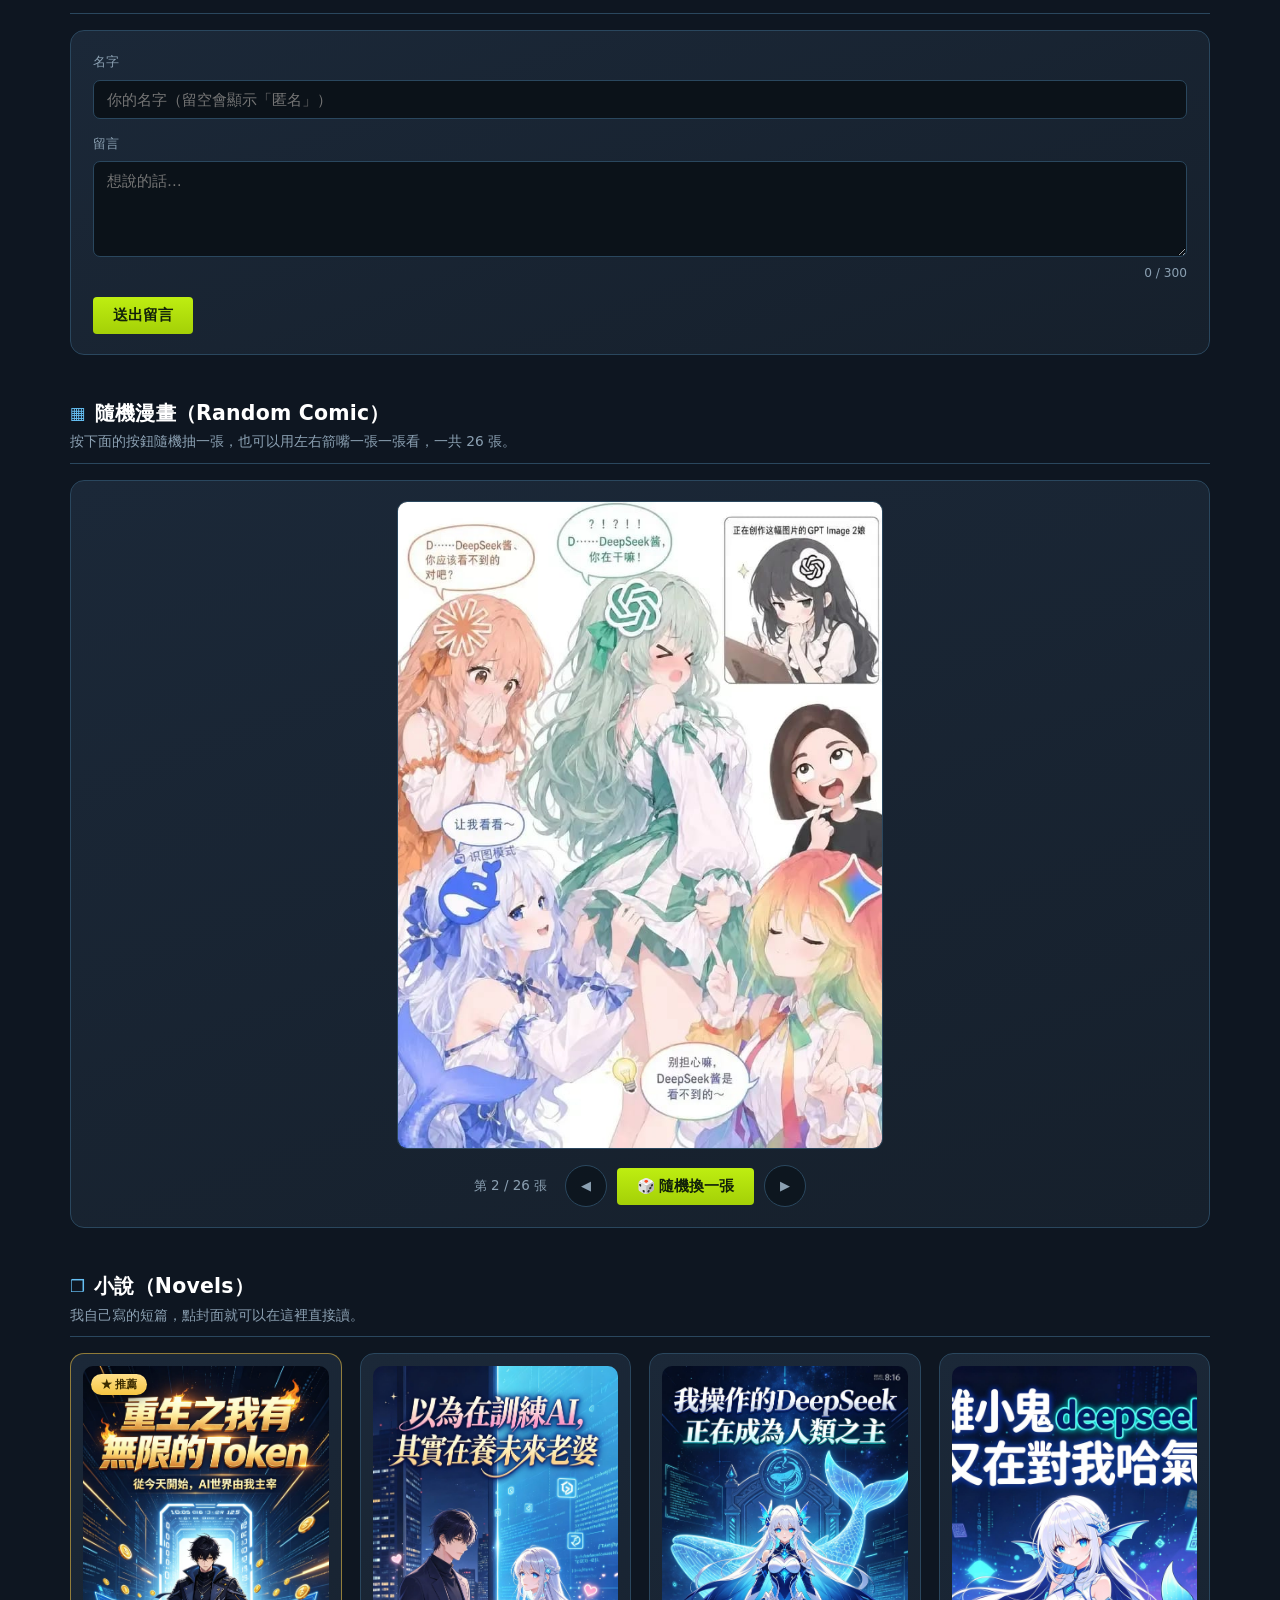
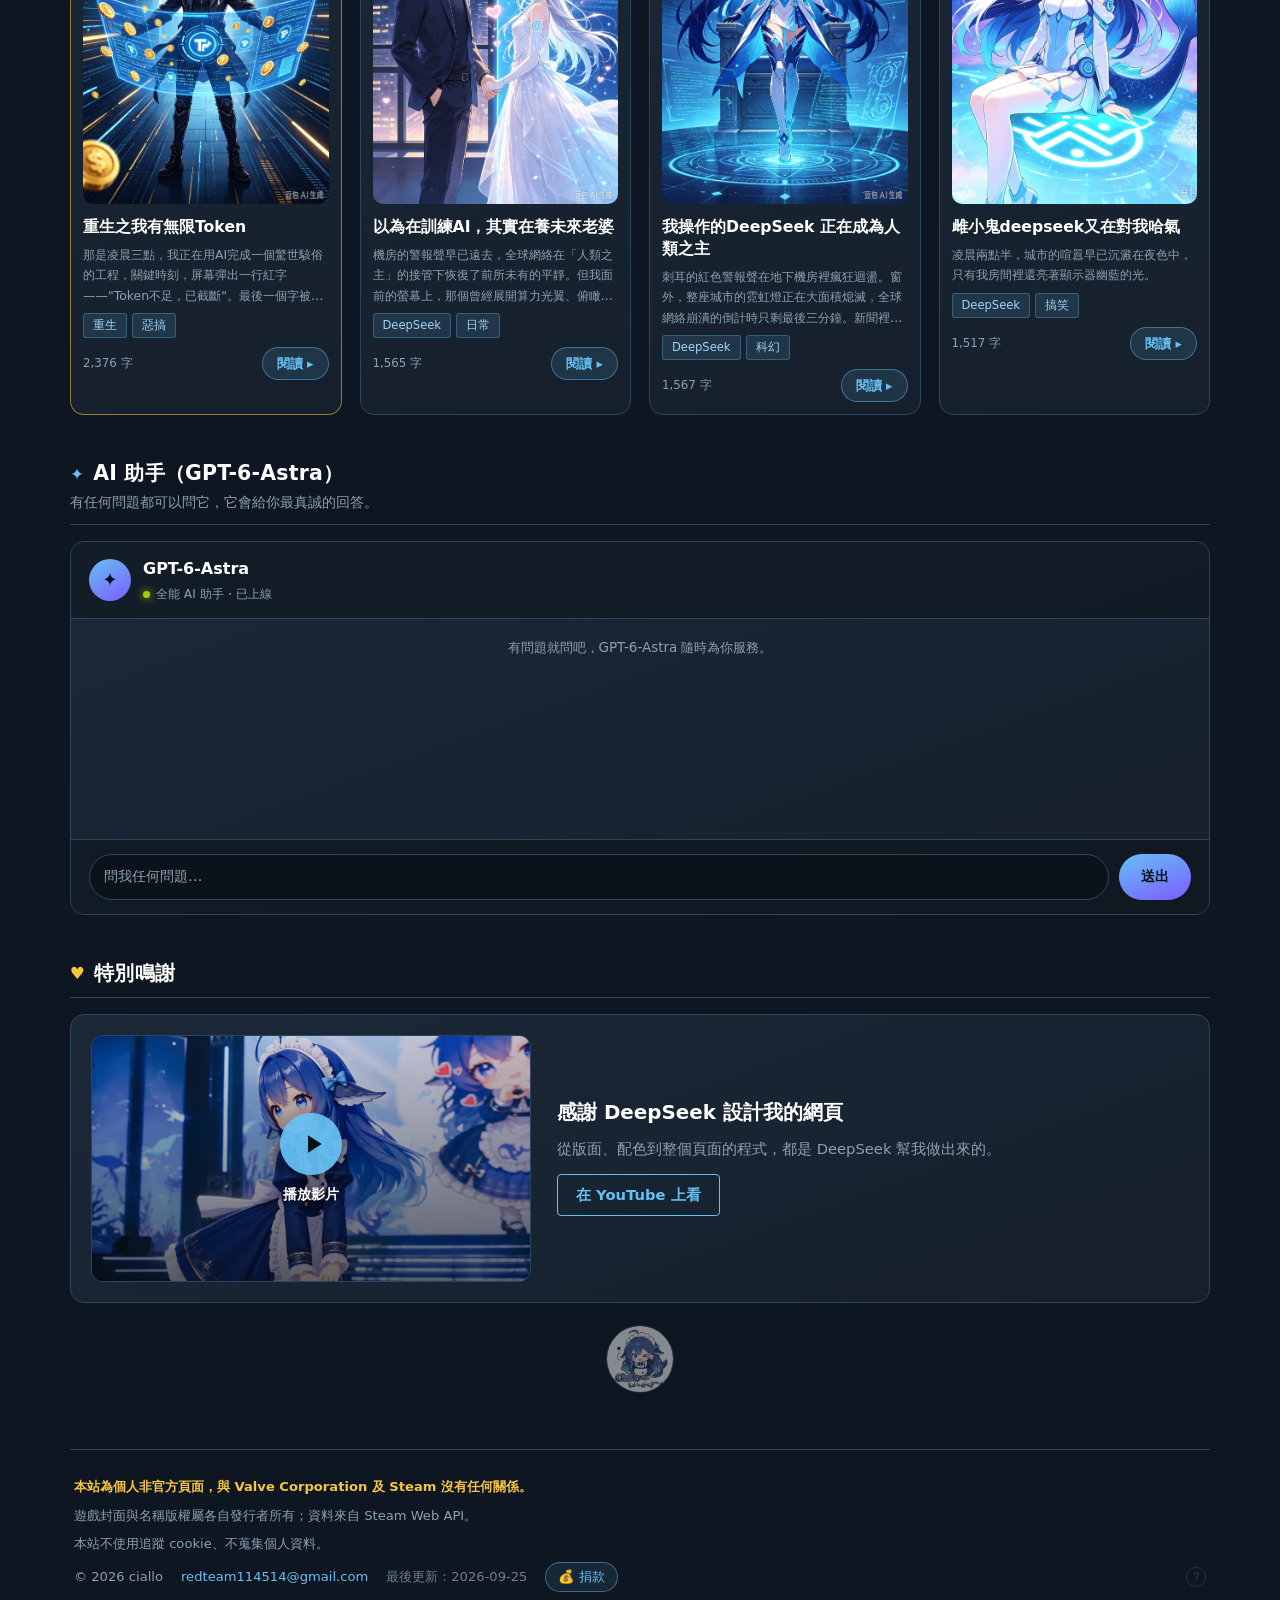
==== commit 9a1f73b9: "更新網站 (2026-09-25 23:04)" ====
--- a/index.html
+++ b/index.html
@@ -119,7 +119,19 @@
         <div id="comic-content"></div>
       </section>
 
-      <!-- ⑧ AI 助手 GPT-6-Astra（玩笑性質，內容由 script.js 從 data.js 生成） -->
+      <!-- ⑧ 小說（放在漫畫下面、AI 助手上面） -->
+      <section id="sec-novel" class="section">
+        <div class="section__head">
+          <h2 class="section__title">
+            <span class="section__icon" aria-hidden="true">❒</span>
+            <span id="novel-title"></span>
+          </h2>
+          <p class="section__desc" id="novel-desc"></p>
+        </div>
+        <div id="novel-content"></div>
+      </section>
+
+      <!-- ⑨ AI 助手 GPT-6-Astra（玩笑性質，內容由 script.js 從 data.js 生成） -->
       <section id="sec-ai" class="section">
         <div class="section__head">
           <h2 class="section__title">
@@ -131,7 +143,7 @@
         <div id="ai-content"></div>
       </section>
 
-      <!-- ⑨ 特別鳴謝（放在頁面最後） -->
+      <!-- ⑩ 特別鳴謝（放在頁面最後） -->
       <section id="sec-thanks" class="section">
         <div class="section__head">
           <h2 class="section__title"><span class="section__icon section__icon--gold" aria-hidden="true">♥</span>特別鳴謝</h2>
@@ -149,6 +161,21 @@
 
     <!-- ⑥ 頁尾 -->
     <footer class="footer" id="footer"></footer>
+  </div>
+
+  <!-- 圖片放大檢視（點漫畫圖片後出現，內容由 script.js 生成） -->
+  <div class="modal modal--lightbox" id="lightbox-modal" hidden>
+    <div class="modal__backdrop" data-close-lightbox></div>
+    <div class="lightbox" id="lightbox-content" role="dialog" aria-modal="true" aria-label="放大檢視"></div>
+  </div>
+
+  <!-- 小說閱讀彈窗（點小說封面後開這個，內容由 script.js 從 novels.js 生成） -->
+  <div class="modal modal--reader" id="reader-modal" hidden>
+    <div class="modal__backdrop" data-close-reader></div>
+    <div class="modal__panel modal__panel--reader" role="dialog" aria-modal="true" aria-labelledby="reader-title">
+      <button class="modal__close" type="button" data-close-reader aria-label="關閉">×</button>
+      <div id="reader-content"></div>
+    </div>
   </div>
 
   <!-- 捐款彈窗（頁尾的「💰 捐款」按下去開這個，內容由 script.js 從 data.js 生成） -->
@@ -203,6 +230,8 @@
     觸發後會出現「廣告位招租」。
   -->
   <script src="data.js"></script>
+  <!-- 小說內文（很長，所以獨立一個檔案）。必須排在 script.js 前面。 -->
+  <script src="novels.js"></script>
   <script src="script.js"></script>
 </body>
 </html>
--- a/style.css
+++ b/style.css
@@ -1501,6 +1501,196 @@
   .ai__form { padding: 12px 14px; gap: 8px; }
   .ai__send { padding: 10px 16px; }
   .ai__msg { max-width: 90%; }
+}
+
+/* ══════════════════════════════════════════════════════════════════════════
+ *  圖片放大檢視（點漫畫圖片）
+ * --------------------------------------------------------------------------
+ *  用 margin:auto 而不是 justify-content:center 來置中 ——
+ *  切成「原始大小」時內容會超出畫面，justify-content:center 會讓
+ *  頂部被裁掉且捲不到，margin:auto 沒這個問題。
+ * ══════════════════════════════════════════════════════════════════════════ */
+.lightbox {
+  position: relative;
+  z-index: 2;
+  display: flex;
+  flex-direction: column;
+  width: 100vw;
+  height: 100vh;
+  padding: 18px;
+  overflow: auto;
+}
+.lightbox__img {
+  display: block;
+  margin: auto;
+  max-width: 100%;
+  max-height: calc(100vh - 100px);
+  width: auto; height: auto;
+  border-radius: 8px;
+  background: #060b11;
+  box-shadow: 0 22px 60px rgba(0, 0, 0, .65);
+  cursor: zoom-in;
+}
+/* 切成原始大小：不縮放，讓外層捲動 */
+.lightbox__img.is-actual {
+  max-width: none;
+  max-height: none;
+  cursor: zoom-out;
+}
+.lightbox__hint {
+  position: fixed;
+  left: 0; right: 0; bottom: 16px;
+  margin: 0;
+  text-align: center;
+  font-size: .76rem;
+  color: var(--text-dim);
+  pointer-events: none;
+}
+
+/* ══════════════════════════════════════════════════════════════════════════
+ *  小說
+ * ══════════════════════════════════════════════════════════════════════════ */
+.novels {
+  display: grid;
+  grid-template-columns: repeat(auto-fill, minmax(230px, 1fr));
+  gap: 18px;
+}
+.novel {
+  display: grid;
+  grid-template-rows: auto 1fr;
+  gap: 12px;
+  padding: 12px;
+  background: linear-gradient(160deg, var(--panel) 0%, #16202c 100%);
+  border: 1px solid var(--border);
+  border-radius: var(--radius-lg);
+  transition: border-color .25s, box-shadow .3s, transform .25s;
+}
+.novel:hover {
+  border-color: rgba(102, 192, 244, .6);
+  box-shadow: 0 12px 34px -12px rgba(0, 0, 0, .8), 0 0 26px -10px var(--accent);
+  transform: translateY(-3px);
+}
+/* 推薦那本用金色描邊，跟其他三本區隔開 */
+.novel--pick { border-color: rgba(245, 197, 66, .55); }
+.novel--pick:hover {
+  border-color: var(--gold);
+  box-shadow: 0 12px 34px -12px rgba(0, 0, 0, .8), 0 0 26px -8px var(--gold);
+}
+
+.novel__cover-wrap {
+  position: relative;
+  display: block;
+  width: 100%;
+  padding: 0;
+  border: 0;
+  border-radius: 10px;
+  overflow: hidden;
+  background: #0b1219;
+  cursor: pointer;
+}
+.novel__cover {
+  display: block;
+  width: 100%;
+  aspect-ratio: 1150 / 2048;   /* 封面都是直式，統一比例版面才整齊 */
+  object-fit: cover;
+  transition: transform .5s ease;
+}
+.novel__cover-wrap:hover .novel__cover { transform: scale(1.04); }
+.novel__badge {
+  position: absolute;
+  top: 8px; left: 8px;
+  padding: 3px 10px;
+  font-size: .7rem; font-weight: 700;
+  color: #3a2b00;
+  background: linear-gradient(180deg, #ffe08a, var(--gold));
+  border-radius: 999px;
+  box-shadow: 0 3px 12px rgba(0, 0, 0, .55);
+}
+
+.novel__info { display: grid; gap: 7px; align-content: start; }
+.novel__name { margin: 0; font-size: .98rem; line-height: 1.4; }
+.novel__blurb {
+  margin: 0;
+  font-size: .78rem;
+  line-height: 1.65;
+  color: var(--text-dim);
+  display: -webkit-box;
+  -webkit-line-clamp: 3;      /* 簡介最多三行，卡片高度才一致 */
+  -webkit-box-orient: vertical;
+  overflow: hidden;
+}
+.novel__tags { display: flex; flex-wrap: wrap; gap: 5px; }
+.novel__foot {
+  display: flex; align-items: center; justify-content: space-between; gap: 8px;
+  margin-top: 2px;
+}
+.novel__words { font-size: .74rem; color: var(--text-dim); }
+.novel__read {
+  padding: 5px 14px;
+  border-radius: 999px;
+  background: rgba(102, 192, 244, .12);
+  border: 1px solid rgba(102, 192, 244, .45);
+  color: var(--accent);
+  font: inherit; font-size: .8rem; font-weight: 700;
+  cursor: pointer;
+  transition: background .2s, color .2s, box-shadow .25s;
+}
+.novel__read:hover, .novel__read:focus-visible {
+  background: var(--accent);
+  color: #06121c;
+  box-shadow: 0 0 18px -3px var(--accent);
+  outline: none;
+}
+
+/* ── 閱讀彈窗 ── */
+.modal__panel--reader {
+  display: flex;
+  flex-direction: column;
+  width: min(760px, calc(100vw - 32px));
+  max-height: calc(100vh - 60px);
+  padding: 26px 0 0;
+  text-align: left;
+}
+.modal__panel--reader .modal__close { top: 8px; right: 16px; z-index: 3; }
+#reader-content {
+  flex: 1;
+  min-height: 0;
+  overflow-y: auto;
+  padding: 0 30px 26px;
+}
+.reader__title { margin: 0 0 6px; font-size: 1.4rem; line-height: 1.4; }
+.reader__meta { margin: 0 0 22px; font-size: .78rem; color: var(--text-dim); }
+.reader__body { display: grid; gap: 16px; }
+/* 中文長文行高要夠，不然整段會擠成一團 */
+.reader__p {
+  margin: 0;
+  font-size: .95rem;
+  line-height: 2;
+  color: var(--text);
+  text-indent: 2em;   /* 中文小說慣例：首行縮排兩格 */
+}
+.reader__chapter {
+  margin: 14px 0 0;
+  padding-bottom: 8px;
+  font-size: 1.05rem;
+  color: var(--accent);
+  border-bottom: 1px solid var(--border);
+}
+.reader__missing { margin: 0 0 18px; color: var(--danger); }
+.reader__close { justify-self: center; margin-top: 8px; }
+
+@media (max-width: 640px) {
+  .novels { grid-template-columns: repeat(2, 1fr); gap: 12px; }
+  .novel { padding: 8px; gap: 8px; }
+  .novel__name { font-size: .86rem; }
+  .novel__blurb { display: none; }   /* 手機卡片窄，簡介就不顯示了 */
+  .novel__foot { flex-direction: column; align-items: stretch; gap: 6px; }
+  .novel__words { text-align: center; }
+  .novel__read { width: 100%; text-align: center; }
+  #reader-content { padding: 0 18px 20px; }
+  .reader__p { font-size: .92rem; line-height: 1.9; }
+  .lightbox { padding: 10px; }
+  .lightbox__hint { font-size: .7rem; bottom: 10px; }
 }
 
 /* ══════════════════════════════════════════════════════════════════════════
